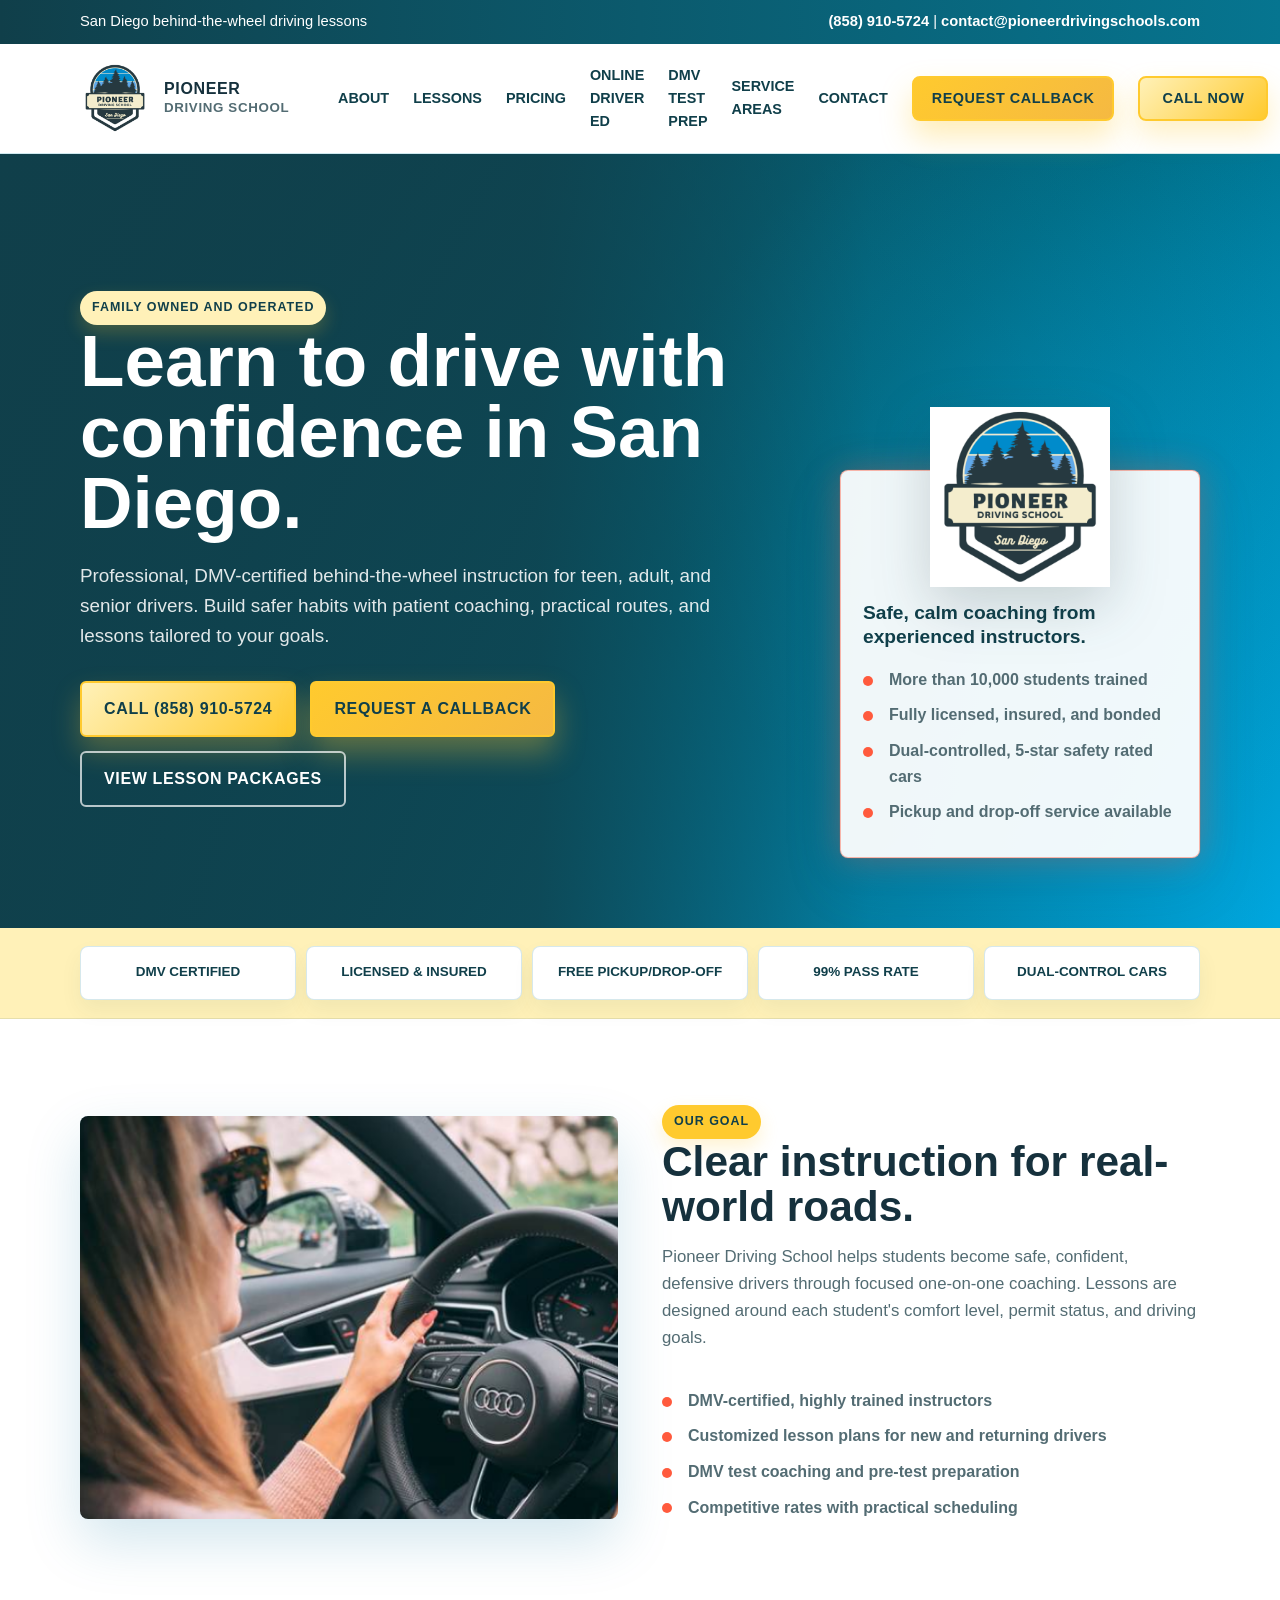
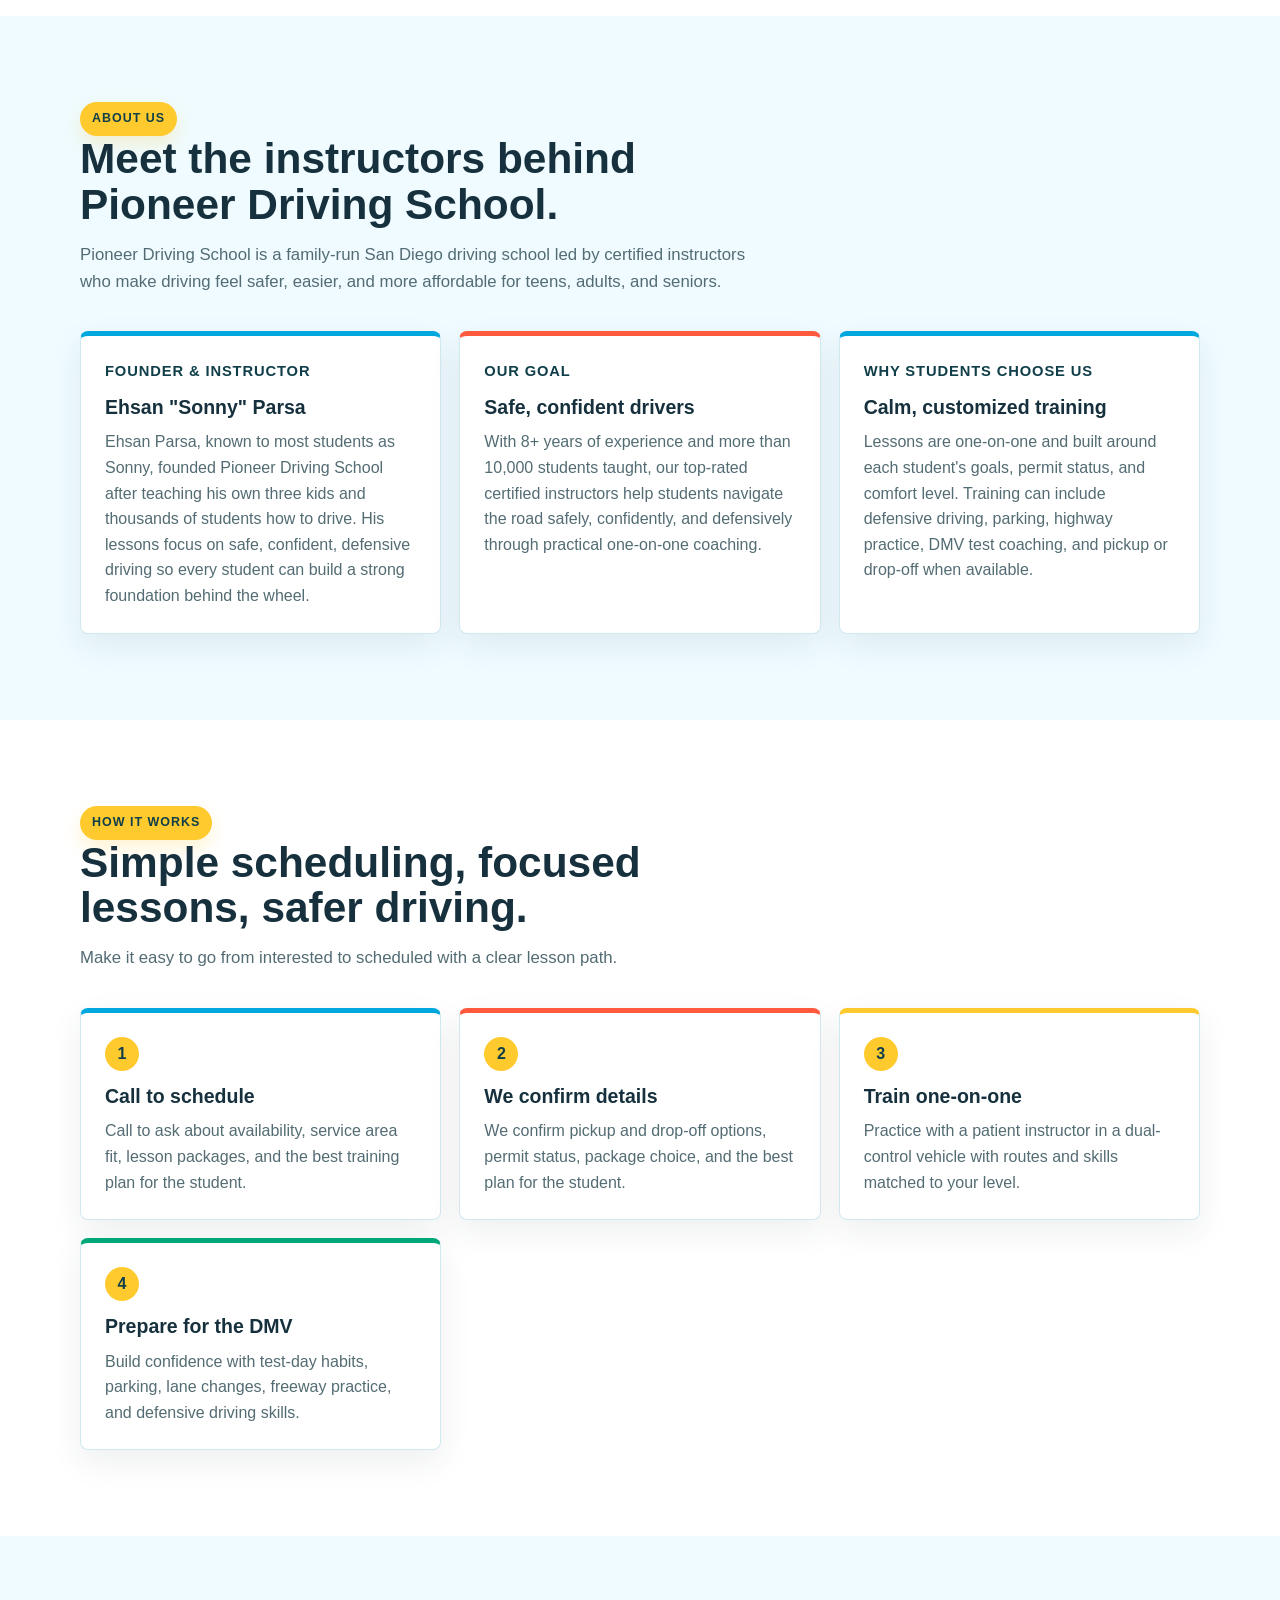
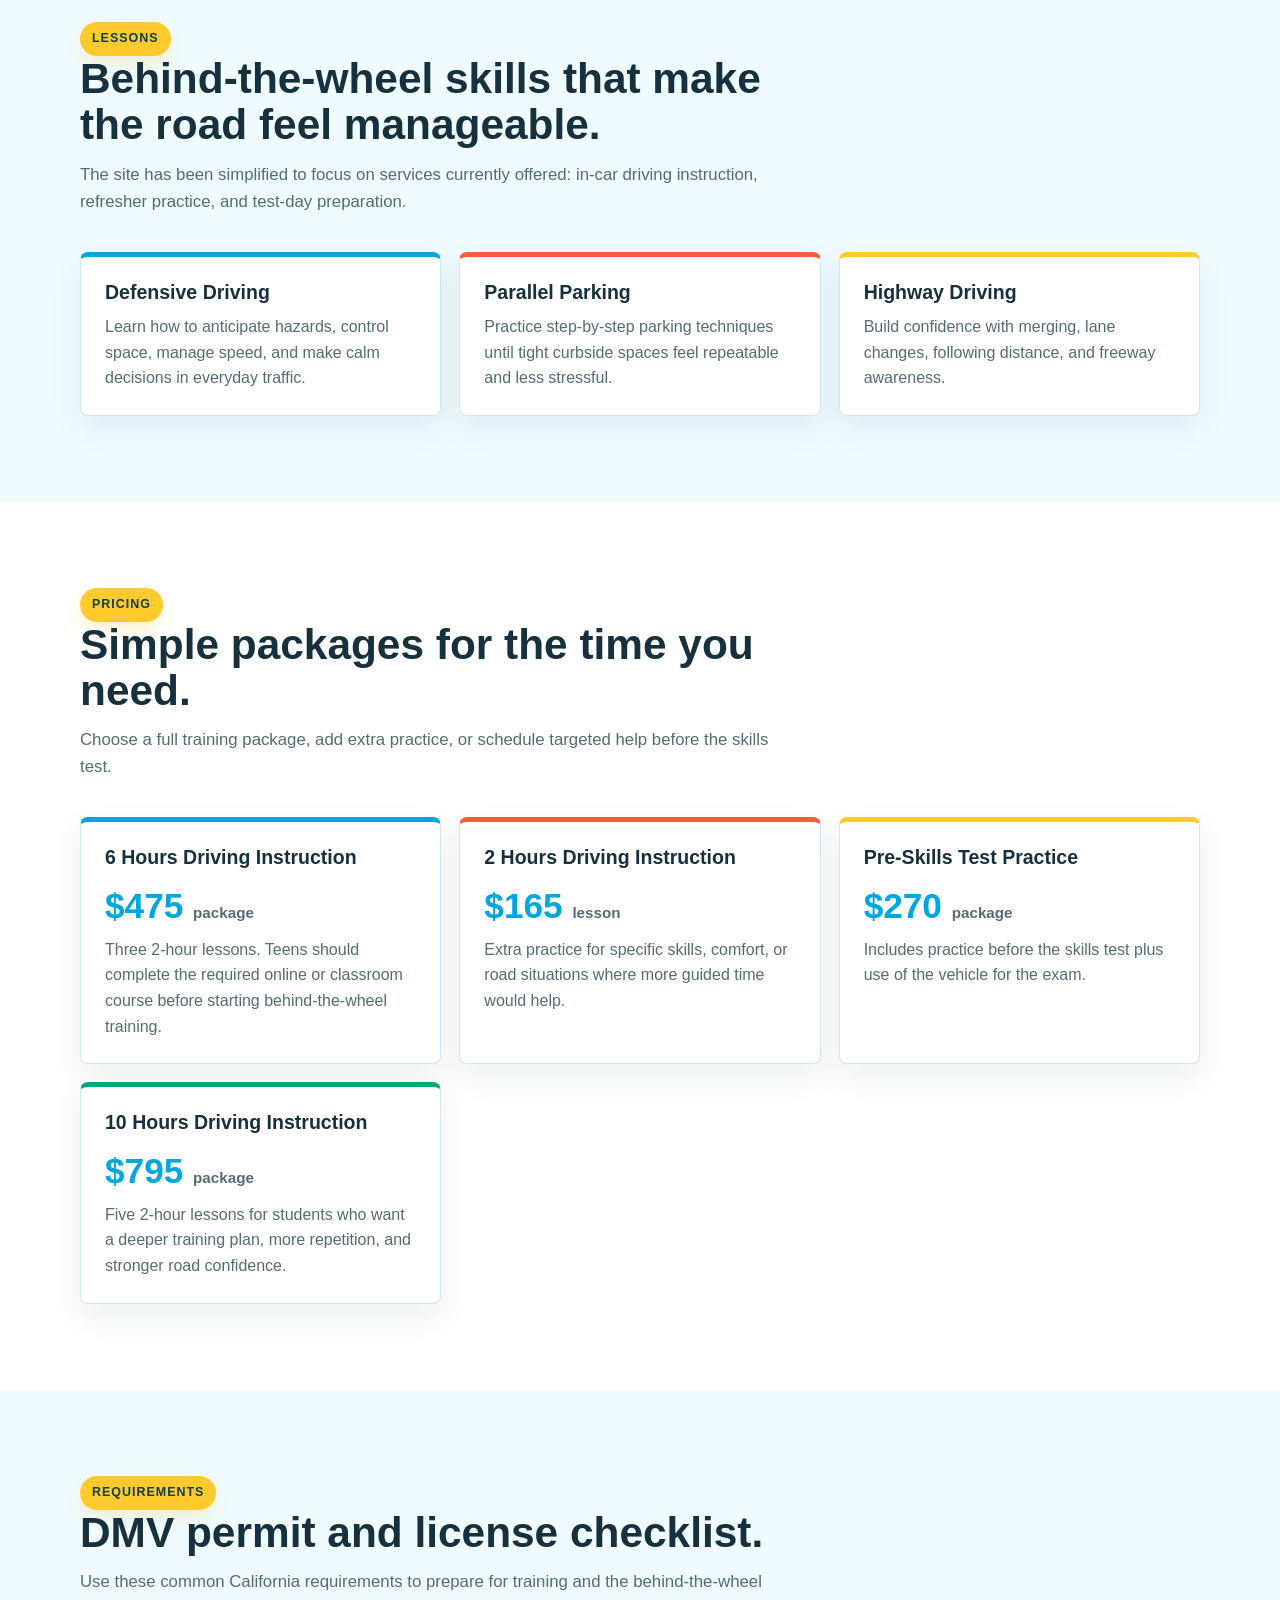
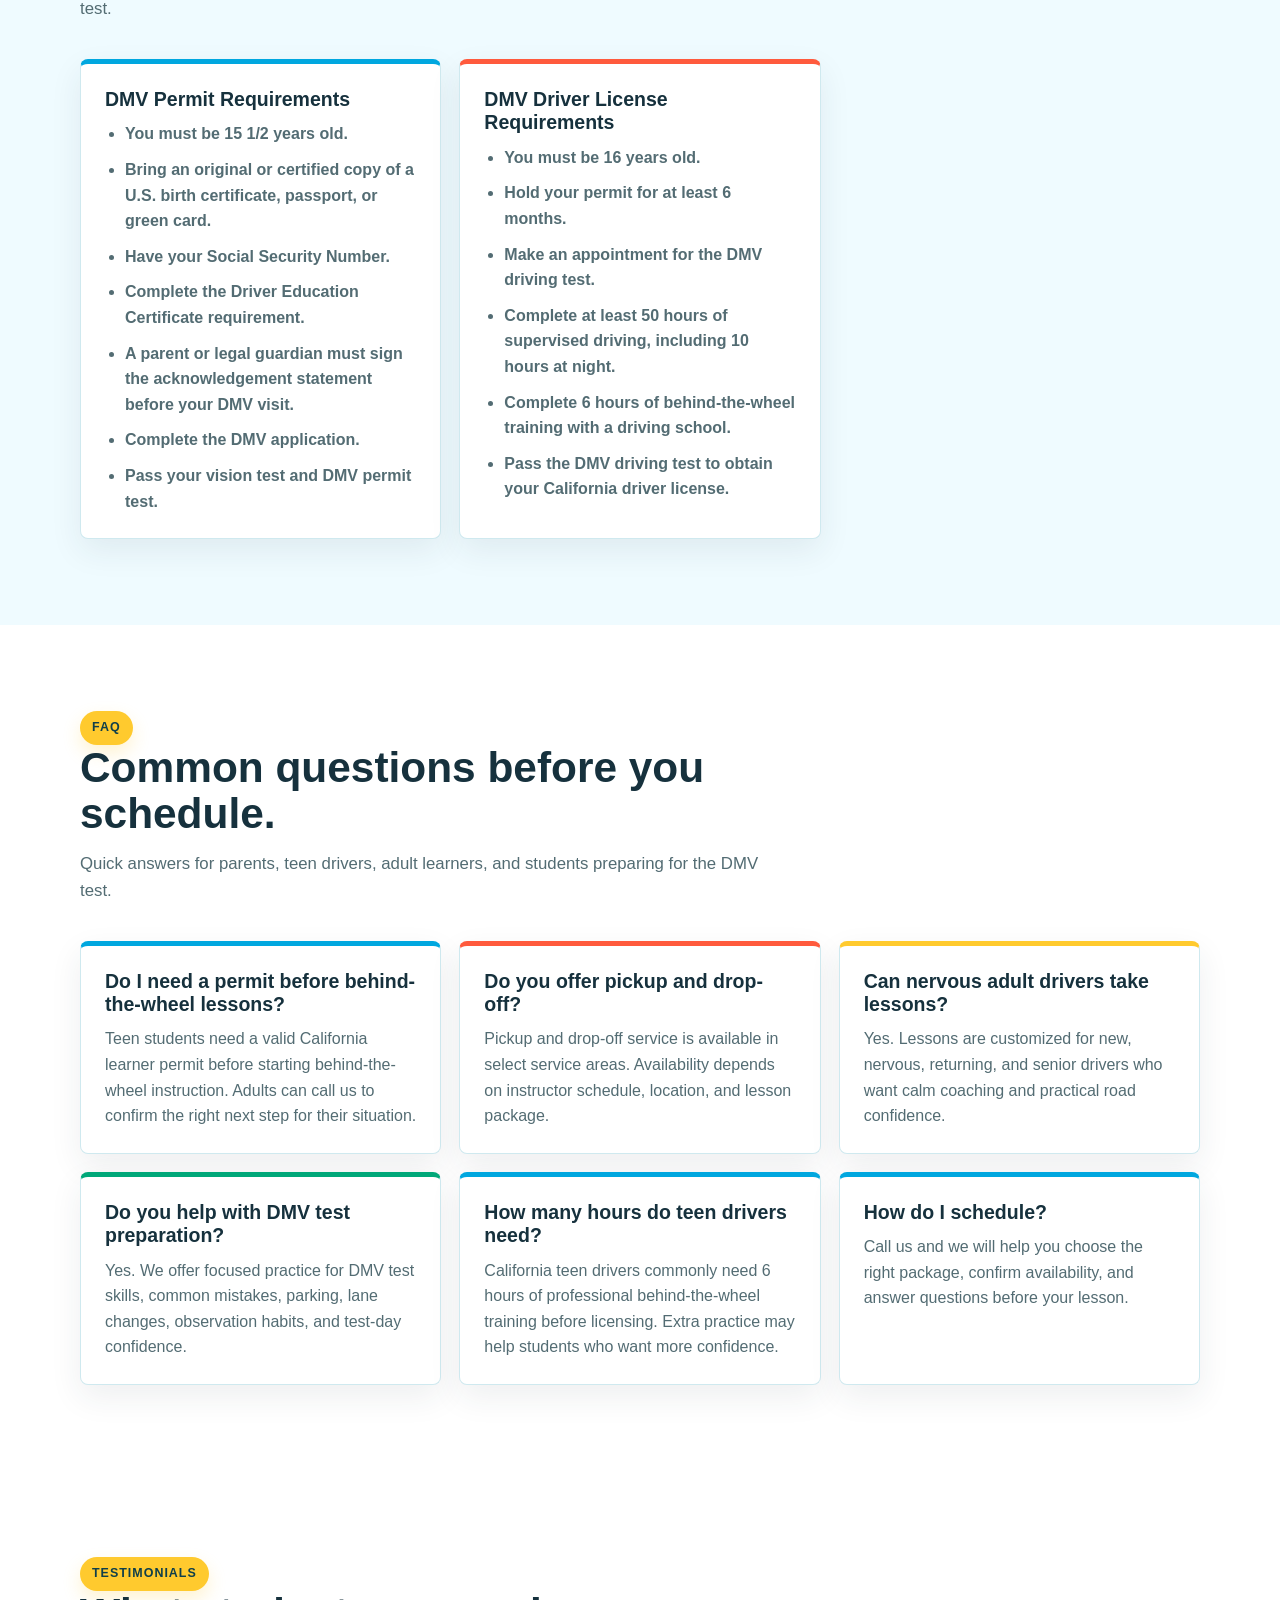
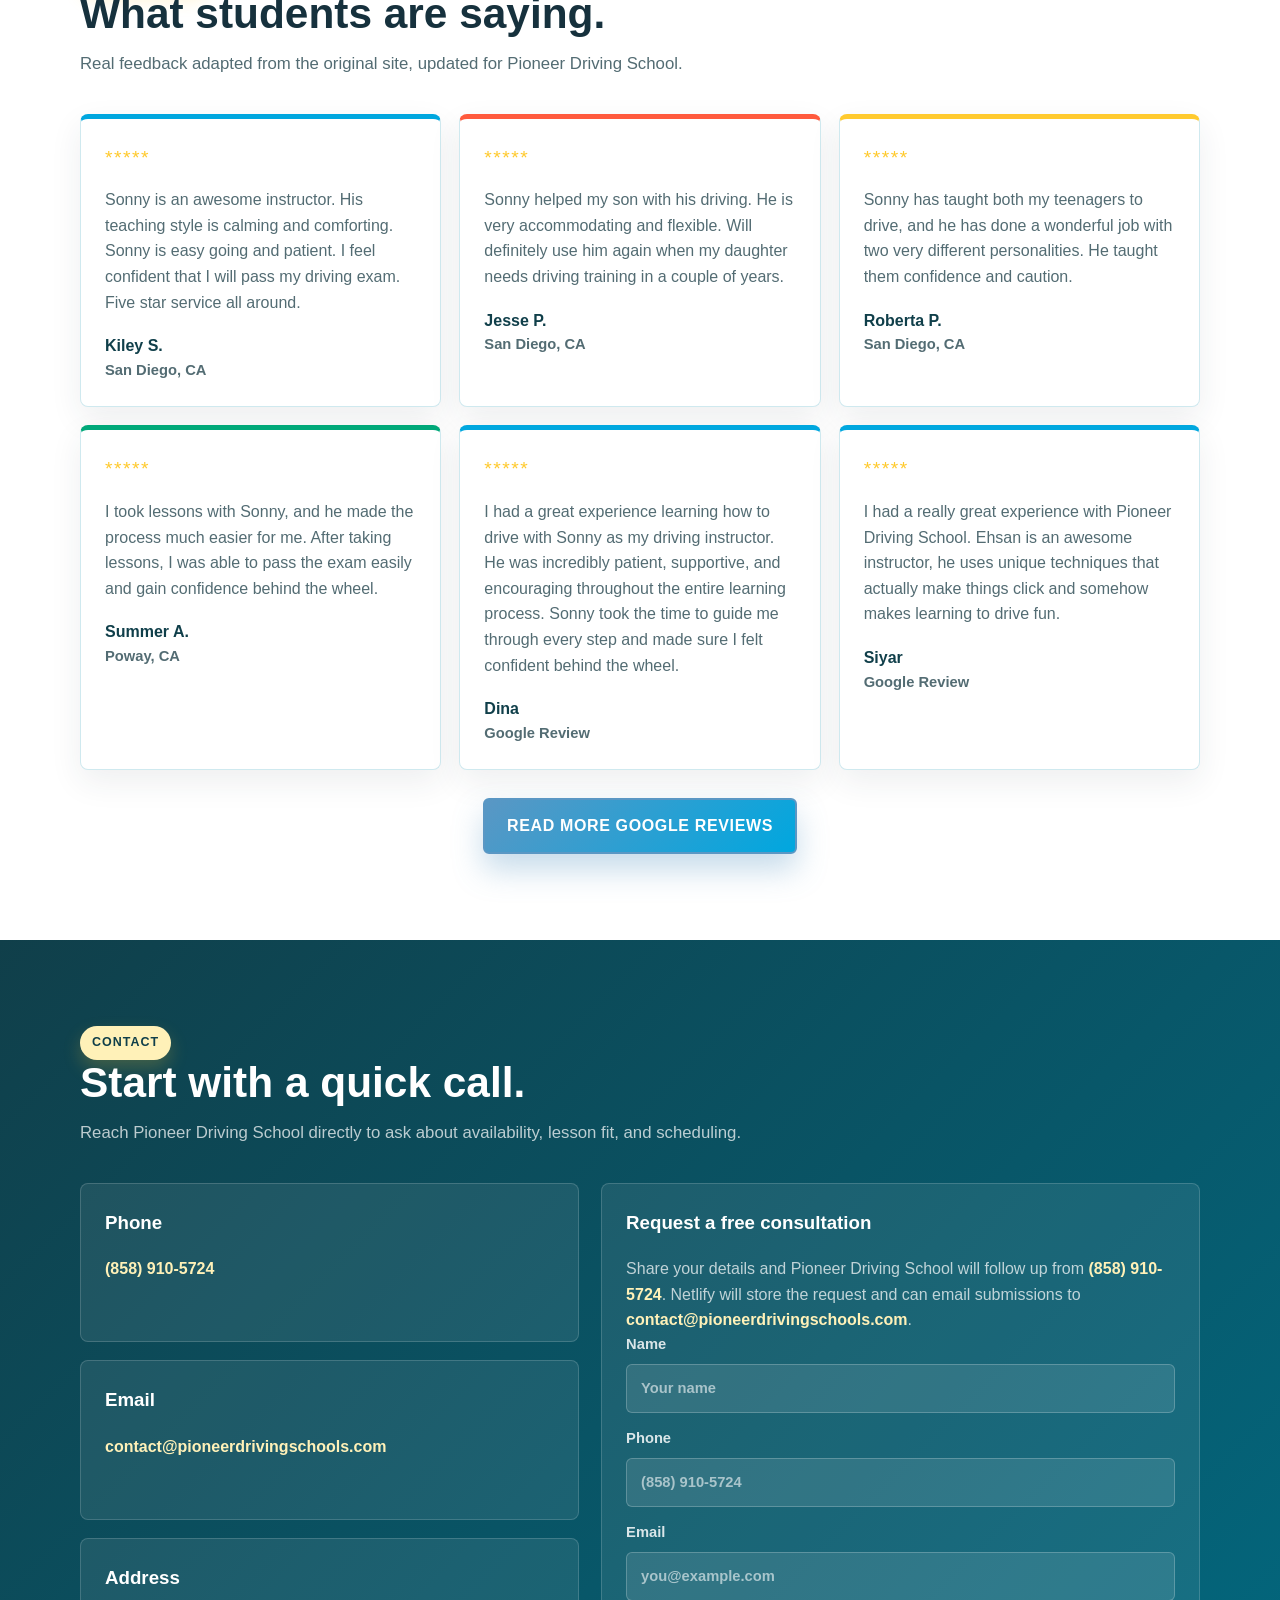
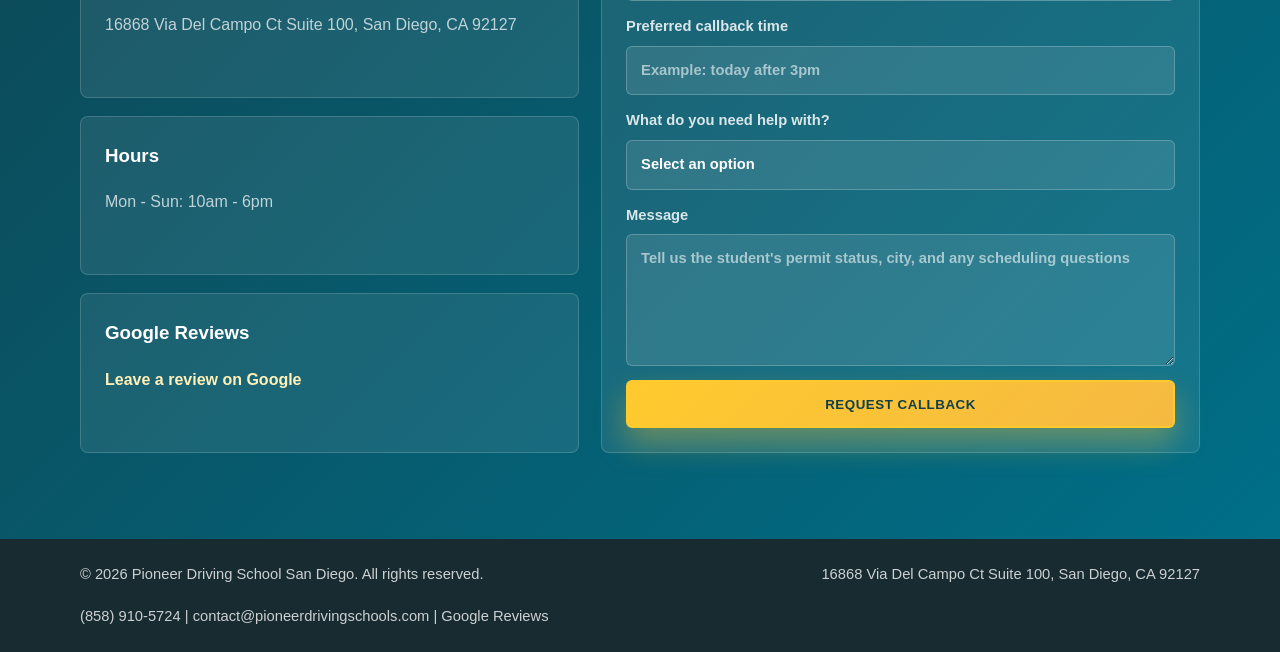
==== index.html @ e05b643e "Add callback request form" ====
<!DOCTYPE html>
<html lang="en">
<head>
  <meta charset="utf-8">
  <meta name="viewport" content="width=device-width, initial-scale=1">
  <meta name="description" content="Pioneer Driving School offers DMV-certified behind-the-wheel driving lessons, refresher practice, and skills test preparation in San Diego.">
  <meta name="robots" content="index, follow">
  <meta name="theme-color" content="#103f4a">
  <link rel="canonical" href="https://pioneerdrivingschools.com/">
  <meta property="og:type" content="website">
  <meta property="og:site_name" content="Pioneer Driving School">
  <meta property="og:title" content="Pioneer Driving School San Diego | Behind-the-Wheel Lessons">
  <meta property="og:description" content="DMV-certified driving lessons in San Diego for teens, adults, and seniors with patient one-on-one instruction.">
  <meta property="og:url" content="https://pioneerdrivingschools.com/">
  <meta property="og:image" content="https://pioneerdrivingschools.com/aplus-homepage-thumbup-girl.jpg">
  <meta name="twitter:card" content="summary_large_image">
  <meta name="twitter:title" content="Pioneer Driving School San Diego">
  <meta name="twitter:description" content="Call for DMV-certified behind-the-wheel driving lessons in San Diego.">
  <meta name="twitter:image" content="https://pioneerdrivingschools.com/aplus-homepage-thumbup-girl.jpg">
  <title>Pioneer Driving School San Diego | Behind-the-Wheel Lessons</title>
  <script type="application/ld+json">
    {
      "@context": "https://schema.org",
      "@type": ["LocalBusiness", "EducationalOrganization"],
      "name": "Pioneer Driving School",
      "url": "https://pioneerdrivingschools.com/",
      "image": "https://pioneerdrivingschools.com/pioneer-logo.png",
      "logo": "https://pioneerdrivingschools.com/pioneer-logo.png",
      "telephone": "+1-858-910-5724",
      "email": "contact@pioneerdrivingschools.com",
      "address": {
        "@type": "PostalAddress",
        "streetAddress": "16868 Via Del Campo Ct Suite 100",
        "addressLocality": "San Diego",
        "addressRegion": "CA",
        "postalCode": "92127",
        "addressCountry": "US"
      },
      "areaServed": [
        "San Diego County"
      ],
      "openingHours": "Mo-Su 10:00-18:00",
      "priceRange": "$$",
      "sameAs": [
        "https://maps.app.goo.gl/Azaach6WT7rSJNXm6"
      ],
      "hasOfferCatalog": {
        "@type": "OfferCatalog",
        "name": "Driving lesson packages",
        "itemListElement": [
          {
            "@type": "Offer",
            "name": "6 Hours Driving Instruction",
            "price": "475",
            "priceCurrency": "USD"
          },
          {
            "@type": "Offer",
            "name": "2 Hours Driving Instruction",
            "price": "165",
            "priceCurrency": "USD"
          },
          {
            "@type": "Offer",
            "name": "Pre-Skills Test Practice",
            "price": "270",
            "priceCurrency": "USD"
          },
          {
            "@type": "Offer",
            "name": "10 Hours Driving Instruction",
            "price": "795",
            "priceCurrency": "USD"
          }
        ]
      }
    }
  </script>
  <style>
    :root {
      --ink: #16313d;
      --muted: #536c73;
      --line: #cfe9ef;
      --cream: #fff1b8;
      --sky: #00a7df;
      --pine: #103f4a;
      --leaf: #00a879;
      --gold: #ffca2e;
      --coral: #ff5a3d;
      --white: #ffffff;
      --soft: #effbff;
      --shadow: 0 22px 55px rgba(0, 118, 160, .18);
    }

    * {
      box-sizing: border-box;
    }

    html {
      scroll-behavior: smooth;
    }

    body {
      margin: 0;
      color: var(--ink);
      font-family: Arial, Helvetica, sans-serif;
      line-height: 1.6;
      background: var(--white);
    }

    img {
      display: block;
      max-width: 100%;
      height: auto;
    }

    a {
      color: inherit;
      text-decoration: none;
    }

    .topbar {
      background: linear-gradient(90deg, var(--pine), #067590);
      color: var(--white);
      font-size: .92rem;
    }

    .topbar__inner,
    .nav,
    .section,
    .footer__inner {
      width: min(1120px, calc(100% - 32px));
      margin: 0 auto;
    }

    .topbar__inner {
      display: flex;
      justify-content: space-between;
      gap: 18px;
      padding: 10px 0;
      flex-wrap: wrap;
    }

    .topbar a {
      font-weight: 700;
    }

    .site-header {
      position: sticky;
      top: 0;
      z-index: 10;
      background: rgba(255, 255, 255, .96);
      border-bottom: 1px solid var(--line);
      backdrop-filter: blur(16px);
      transition: box-shadow .2s ease, background .2s ease;
    }

    .nav {
      min-height: 86px;
      display: flex;
      align-items: center;
      justify-content: space-between;
      gap: 28px;
      padding: 10px 0;
      transition: min-height .2s ease, padding .2s ease;
    }

    .brand {
      display: flex;
      align-items: center;
      gap: 14px;
      min-width: 230px;
    }

    .brand img {
      width: 70px;
      transition: width .2s ease;
    }

    .brand span {
      display: block;
      font-weight: 900;
      letter-spacing: .04em;
      text-transform: uppercase;
      line-height: 1.05;
    }

    .brand small {
      color: var(--muted);
      display: block;
      font-weight: 700;
      margin-top: 3px;
    }

    .nav__links {
      display: flex;
      align-items: center;
      gap: 24px;
      color: var(--pine);
      font-weight: 800;
      font-size: .9rem;
      text-transform: uppercase;
    }

    .nav__links a {
      padding: 10px 0;
    }

    .button {
      display: inline-flex;
      align-items: center;
      justify-content: center;
      min-height: 48px;
      padding: 13px 22px;
      border-radius: 6px;
      border: 2px solid var(--sky);
      background: linear-gradient(135deg, var(--sky), var(--leaf));
      color: var(--white);
      font-weight: 900;
      text-transform: uppercase;
      letter-spacing: .04em;
      box-shadow: 0 14px 28px rgba(0, 167, 223, .26);
      transition: transform .2s ease, box-shadow .2s ease, background .2s ease, border-color .2s ease;
    }

    .button:hover {
      transform: translateY(-1px);
    }

    .button--light {
      color: var(--pine);
      background: linear-gradient(135deg, var(--cream), var(--gold));
      border-color: var(--gold);
      box-shadow: 0 14px 28px rgba(255, 202, 46, .26);
    }

    .button--call {
      color: var(--pine);
      background: linear-gradient(135deg, var(--cream), var(--gold));
      border-color: var(--gold);
      box-shadow: 0 14px 28px rgba(255, 202, 46, .28);
    }

    .button--ghost {
      color: var(--white);
      border-color: rgba(255, 255, 255, .7);
      background: transparent;
      box-shadow: none;
    }

    .button--book {
      border-color: #5a97c4;
      background: linear-gradient(135deg, #5a97c4, var(--sky));
      color: var(--white);
      box-shadow: 0 16px 30px rgba(90, 151, 196, .34);
    }

    .button--callback {
      border-color: var(--gold);
      background: linear-gradient(135deg, var(--gold), #f5b942);
      color: var(--pine);
      box-shadow: 0 16px 30px rgba(255, 202, 46, .34);
    }

    .nav__links .button--book {
      min-height: 40px;
      padding: 9px 22px;
      border-radius: 8px;
      white-space: nowrap;
    }

    .nav__links .button--call {
      min-height: 40px;
      padding: 9px 22px;
      border-radius: 8px;
      white-space: nowrap;
    }

    .nav__links .button--callback {
      min-height: 40px;
      padding: 9px 18px;
      border-radius: 8px;
      white-space: nowrap;
    }

    .site-header.is-collapsed {
      background: rgba(255, 255, 255, .98);
      box-shadow: 0 10px 28px rgba(32, 53, 59, .1);
    }

    .site-header.is-collapsed .nav {
      min-height: 62px;
      padding: 6px 0;
    }

    .site-header.is-collapsed .brand img {
      width: 52px;
    }

    .site-header.is-collapsed .brand {
      min-width: 198px;
    }

    .site-header.is-collapsed .nav__links {
      gap: 18px;
      font-size: .82rem;
    }

    .site-header.is-collapsed .nav__links .button {
      min-height: 36px;
      padding-top: 7px;
      padding-bottom: 7px;
    }

    .hero {
      min-height: calc(100vh - 126px);
      display: grid;
      align-items: stretch;
      background:
        radial-gradient(circle at 82% 42%, rgba(0, 167, 223, .34), transparent 34%),
        linear-gradient(135deg, #103f4a 0%, #006f88 54%, #00a7df 100%);
      color: var(--white);
      position: relative;
      overflow: hidden;
    }

    .hero::before {
      content: "";
      position: absolute;
      inset: 0;
      background:
        linear-gradient(90deg, rgba(16, 63, 74, .96) 0%, rgba(16, 63, 74, .82) 42%, rgba(16, 63, 74, .2) 68%, rgba(16, 63, 74, 0) 100%);
      z-index: 1;
    }

    .hero__inner {
      position: relative;
      z-index: 2;
      width: min(1120px, calc(100% - 32px));
      margin: 0 auto;
      padding: 86px 0 70px;
      display: grid;
      grid-template-columns: minmax(0, 1fr) 360px;
      gap: 54px;
      align-items: center;
    }

    .hero__photo {
      position: absolute;
      inset: 0 0 0 auto;
      width: min(58vw, 860px);
      z-index: 0;
      pointer-events: none;
    }

    .hero__photo img,
    .hero__photo video {
      width: 100%;
      height: 100%;
      object-fit: cover;
      object-position: center;
      mask-image: linear-gradient(90deg, transparent 0%, rgba(0, 0, 0, .75) 15%, #000 34%);
    }

    .eyebrow {
      display: inline-flex;
      width: fit-content;
      padding: 7px 12px;
      border-radius: 999px;
      background: var(--gold);
      color: var(--pine);
      font-weight: 900;
      text-transform: uppercase;
      letter-spacing: .08em;
      font-size: .78rem;
      box-shadow: 0 8px 18px rgba(255, 202, 46, .22);
    }

    .hero .eyebrow,
    .section--dark .eyebrow {
      background: var(--cream);
      color: var(--pine);
    }

    h1,
    h2,
    h3,
    p {
      margin-top: 0;
    }

    h1 {
      max-width: 760px;
      margin-bottom: 22px;
      font-size: 4.55rem;
      line-height: .98;
      letter-spacing: 0;
    }

    .hero p {
      max-width: 640px;
      color: rgba(255, 255, 255, .88);
      font-size: 1.18rem;
      margin-bottom: 30px;
    }

    .hero__actions {
      display: flex;
      flex-wrap: wrap;
      gap: 14px;
      align-items: center;
    }

    .hero-card {
      align-self: end;
      background: rgba(255, 255, 255, .94);
      color: var(--pine);
      border: 1px solid rgba(255, 90, 61, .42);
      border-radius: 8px;
      padding: 22px;
      box-shadow:
        0 0 0 1px rgba(255, 90, 61, .12),
        0 0 34px rgba(255, 90, 61, .34),
        var(--shadow);
    }

    .hero-card img {
      width: 180px;
      margin: -86px auto 14px;
      filter: drop-shadow(0 18px 28px rgba(32, 53, 59, .2));
    }

    .hero-card strong {
      display: block;
      font-size: 1.2rem;
      line-height: 1.25;
    }

    .hero-card ul,
    .check-list {
      list-style: none;
      margin: 18px 0 0;
      padding: 0;
    }

    .hero-card li,
    .check-list li {
      position: relative;
      padding-left: 26px;
      margin: 10px 0;
      color: var(--muted);
      font-weight: 700;
    }

    .hero-card li::before,
    .check-list li::before {
      content: "";
      width: 10px;
      height: 10px;
      border-radius: 50%;
      background: var(--coral);
      position: absolute;
      left: 0;
      top: .55em;
    }

    .trust-bar {
      background: var(--cream);
      border-bottom: 1px solid rgba(16, 63, 74, .1);
    }

    .trust-bar__inner {
      width: min(1120px, calc(100% - 32px));
      margin: 0 auto;
      padding: 18px 0;
      display: grid;
      grid-template-columns: repeat(5, minmax(0, 1fr));
      gap: 10px;
    }

    .trust-bar__item {
      min-height: 54px;
      display: flex;
      align-items: center;
      justify-content: center;
      text-align: center;
      padding: 12px 10px;
      border: 1px solid rgba(0, 111, 136, .16);
      border-radius: 8px;
      background: #fff;
      color: var(--pine);
      font-size: .84rem;
      font-weight: 900;
      text-transform: uppercase;
      line-height: 1.25;
      box-shadow: 0 10px 22px rgba(16, 63, 74, .06);
    }

    .section {
      padding: 86px 0;
    }

    .section--soft {
      width: 100%;
      max-width: none;
      background: var(--soft);
    }

    .section--soft > .section,
    .section--dark > .section {
      padding-left: 0;
      padding-right: 0;
    }

    .section__intro {
      max-width: 700px;
      margin-bottom: 36px;
    }

    .section__intro h2 {
      margin-bottom: 14px;
      font-size: 2.65rem;
      line-height: 1.08;
      letter-spacing: 0;
    }

    .section__intro p {
      color: var(--muted);
      font-size: 1.05rem;
      margin-bottom: 0;
    }

    .split {
      display: grid;
      grid-template-columns: 1fr 1fr;
      gap: 44px;
      align-items: center;
    }

    .media-frame {
      overflow: hidden;
      border-radius: 8px;
      box-shadow: var(--shadow);
      background: var(--line);
    }

    .media-frame img {
      width: 100%;
      aspect-ratio: 4 / 3;
      object-fit: cover;
    }

    .feature-grid,
    .price-grid,
    .testimonial-grid,
    .instructor-grid,
    .process-grid,
    .faq-grid,
    .requirements-grid {
      display: grid;
      grid-template-columns: repeat(3, 1fr);
      gap: 18px;
    }

    .feature,
    .instructor-card,
    .process-card,
    .faq-card,
    .price-card,
    .testimonial-card,
    .requirement-card,
    .contact-card {
      border: 1px solid var(--line);
      border-radius: 8px;
      background: var(--white);
      padding: 24px;
      box-shadow: 0 12px 32px rgba(32, 53, 59, .08);
    }

    .feature,
    .instructor-card,
    .process-card,
    .faq-card,
    .price-card,
    .testimonial-card,
    .requirement-card {
      border-top: 5px solid var(--sky);
    }

    .feature:nth-child(2),
    .instructor-card:nth-child(2),
    .process-card:nth-child(2),
    .faq-card:nth-child(2),
    .price-card:nth-child(2),
    .testimonial-card:nth-child(2),
    .requirement-card:nth-child(2) {
      border-top-color: var(--coral);
    }

    .feature:nth-child(3),
    .process-card:nth-child(3),
    .faq-card:nth-child(3),
    .price-card:nth-child(3),
    .testimonial-card:nth-child(3) {
      border-top-color: var(--gold);
    }

    .price-card:nth-child(4),
    .process-card:nth-child(4),
    .faq-card:nth-child(4),
    .testimonial-card:nth-child(4) {
      border-top-color: var(--leaf);
    }

    .feature h3,
    .instructor-card h3,
    .process-card h3,
    .faq-card h3,
    .price-card h3,
    .testimonial-card h3,
    .requirement-card h3 {
      margin-bottom: 10px;
      font-size: 1.22rem;
      line-height: 1.2;
    }

    .feature p,
    .instructor-card p,
    .process-card p,
    .faq-card p,
    .price-card p,
    .testimonial-card p,
    .requirement-card p,
    .contact-card p {
      color: var(--muted);
      margin-bottom: 0;
    }

    .instructor-card strong {
      display: block;
      color: var(--pine);
      font-size: .92rem;
      margin-bottom: 12px;
      text-transform: uppercase;
      letter-spacing: .06em;
    }

    .process-card {
      counter-increment: process-step;
    }

    .process-grid {
      counter-reset: process-step;
    }

    .process-card::before {
      content: counter(process-step);
      display: inline-flex;
      align-items: center;
      justify-content: center;
      width: 34px;
      height: 34px;
      margin-bottom: 14px;
      border-radius: 50%;
      background: var(--gold);
      color: var(--pine);
      font-weight: 900;
    }

    .faq-card {
      grid-column: span 1;
    }

    .stars {
      color: var(--gold);
      font-size: 1.2rem;
      letter-spacing: .08em;
      margin-bottom: 14px;
    }

    .testimonial-card strong {
      display: block;
      margin-top: 18px;
      color: var(--pine);
    }

    .testimonial-card span {
      display: block;
      color: var(--muted);
      font-size: .92rem;
      font-weight: 700;
    }

    .testimonial-actions {
      display: flex;
      justify-content: center;
      margin-top: 28px;
    }

    .testimonial-actions .button {
      width: auto;
    }

    .requirement-card {
      grid-column: span 1;
    }

    .requirement-card ul {
      margin: 0;
      padding-left: 20px;
      color: var(--muted);
      font-weight: 700;
    }

    .requirement-card li + li {
      margin-top: 10px;
    }

    .price {
      margin: 18px 0 14px;
      color: var(--sky);
      font-size: 2.2rem;
      line-height: 1;
      font-weight: 900;
    }

    .price small {
      color: var(--muted);
      font-size: .95rem;
      font-weight: 800;
    }

    .section--dark {
      width: 100%;
      max-width: none;
      background: linear-gradient(135deg, var(--pine), #006f88);
      color: var(--white);
    }

    .section--dark .section__intro p,
    .section--dark .contact-card p {
      color: rgba(255, 255, 255, .72);
    }

    .contact-grid {
      display: grid;
      grid-template-columns: 1fr 1.2fr;
      gap: 22px;
      align-items: stretch;
    }

    .contact-card {
      background: rgba(255, 255, 255, .08);
      border-color: rgba(255, 255, 255, .16);
      box-shadow: none;
    }

    .contact-card a {
      color: var(--cream);
      font-weight: 900;
    }

    .contact-list {
      display: grid;
      gap: 18px;
    }

    form {
      display: grid;
      gap: 14px;
    }

    label {
      display: grid;
      gap: 7px;
      color: rgba(255, 255, 255, .84);
      font-weight: 800;
      font-size: .92rem;
    }

    input,
    select,
    textarea {
      width: 100%;
      border: 1px solid rgba(255, 255, 255, .22);
      border-radius: 6px;
      background: rgba(255, 255, 255, .1);
      color: var(--white);
      min-height: 48px;
      padding: 12px 14px;
      font: inherit;
    }

    select {
      appearance: none;
    }

    textarea {
      min-height: 132px;
      resize: vertical;
    }

    input::placeholder,
    textarea::placeholder {
      color: rgba(255, 255, 255, .58);
    }

    .hidden-field {
      display: none;
    }

    .footer {
      background: #172b31;
      color: rgba(255, 255, 255, .78);
    }

    .footer__inner {
      display: flex;
      justify-content: space-between;
      gap: 18px;
      flex-wrap: wrap;
      padding: 24px 0;
      font-size: .92rem;
    }

    @media (max-width: 900px) {
      .nav {
        align-items: flex-start;
        flex-direction: column;
      }

      .nav__links {
        width: 100%;
        gap: 14px;
        overflow-x: auto;
        padding-bottom: 4px;
      }

      .nav__links .button--book {
        margin-left: auto;
      }

      .hero__inner,
      .split,
      .contact-grid {
        grid-template-columns: 1fr;
      }

      .hero {
        min-height: auto;
      }

      .hero__photo {
        width: 58vw;
        opacity: .72;
      }

      h1 {
        font-size: 3.15rem;
      }

      .hero-card {
        max-width: 420px;
      }

      .feature-grid,
      .price-grid,
      .testimonial-grid,
      .instructor-grid,
      .process-grid,
      .faq-grid,
      .requirements-grid {
        grid-template-columns: 1fr 1fr;
      }

      .trust-bar__inner {
        grid-template-columns: repeat(3, minmax(0, 1fr));
      }
    }

    @media (max-width: 620px) {
      .topbar__inner {
        display: grid;
      }

      .brand img {
        width: 60px;
      }

      .nav__links {
        font-size: .82rem;
      }

      .hero__inner,
      .section {
        width: min(100% - 24px, 1120px);
      }

      .hero__inner {
        padding: 58px 0 52px;
      }

      .hero__photo {
        width: 100%;
        opacity: .28;
      }

      h1 {
        font-size: 2.45rem;
      }

      .section {
        padding: 60px 0;
      }

      .trust-bar__inner {
        width: min(100% - 24px, 1120px);
        grid-template-columns: 1fr 1fr;
        padding: 12px 0;
      }

      .trust-bar__item {
        min-height: 48px;
        padding: 10px 8px;
        font-size: .74rem;
      }

      .trust-bar__item:last-child {
        grid-column: 1 / -1;
      }

      .section__intro h2 {
        font-size: 2rem;
      }

      .feature-grid,
      .price-grid,
      .testimonial-grid,
      .instructor-grid,
      .process-grid,
      .faq-grid,
      .requirements-grid {
        grid-template-columns: 1fr;
      }

      .hero-card img {
        width: 148px;
        margin-top: -64px;
      }

      .button {
        width: 100%;
      }

      .nav__links {
        display: grid;
        grid-template-columns: 1fr 1fr;
        overflow-x: visible;
      }

      .nav__links a {
        text-align: center;
      }

      .nav__links .button {
        grid-column: span 2;
      }

      .testimonial-actions .button {
        width: 100%;
      }

      .site-header.is-collapsed .nav {
        gap: 8px;
        min-height: auto;
      }

      .site-header.is-collapsed .brand img {
        width: 46px;
      }

      .site-header.is-collapsed .brand {
        min-width: 0;
      }

      .site-header.is-collapsed .nav__links {
        grid-template-columns: 1fr 1fr;
        gap: 8px;
        padding-bottom: 0;
      }

      .site-header.is-collapsed .nav__links a:not(.button) {
        display: none;
      }

      .site-header.is-collapsed .nav__links .button {
        display: inline-flex;
        grid-column: span 1;
        min-height: 38px;
        padding: 8px 10px;
        font-size: .76rem;
      }

      .site-header.is-collapsed .nav__links .button--book,
      .site-header.is-collapsed .nav__links .button--callback,
      .site-header.is-collapsed .nav__links .button--call {
        margin-left: 0;
      }
    }
  </style>
</head>
<body>
  <div class="topbar">
    <div class="topbar__inner" aria-label="Contact information">
      <span>San Diego behind-the-wheel driving lessons</span>
      <span><a href="tel:+18589105724">(858) 910-5724</a> | <a href="mailto:contact@pioneerdrivingschools.com">contact@pioneerdrivingschools.com</a></span>
    </div>
  </div>

  <header class="site-header">
    <nav class="nav" aria-label="Primary navigation">
      <a class="brand" href="#home" aria-label="Pioneer Driving School home">
        <img src="pioneer-logo.png" alt="Pioneer Driving School San Diego logo">
        <span>Pioneer<br><small>Driving School</small></span>
      </a>
      <div class="nav__links">
        <a href="#about">About</a>
        <a href="#lessons">Lessons</a>
        <a href="#pricing">Pricing</a>
        <a href="online-driver-ed.html">Online Driver Ed</a>
        <a href="dmv-test-prep.html">DMV Test Prep</a>
        <a href="service-areas.html">Service Areas</a>
        <a href="#contact">Contact</a>
        <a class="button button--callback" href="#callback">Request Callback</a>
        <a class="button button--call" href="tel:+18589105724">Call Now</a>
      </div>
    </nav>
  </header>

  <main id="home">
    <section class="hero" aria-label="Pioneer Driving School introduction">
      <div class="hero__photo" aria-hidden="true">
        <video autoplay muted loop playsinline>
          <source src="san-diego-beach-hero.mp4" type="video/mp4">
        </video>
      </div>
      <div class="hero__inner">
        <div>
          <span class="eyebrow">Family owned and operated</span>
          <h1>Learn to drive with confidence in San Diego.</h1>
          <p>Professional, DMV-certified behind-the-wheel instruction for teen, adult, and senior drivers. Build safer habits with patient coaching, practical routes, and lessons tailored to your goals.</p>
          <div class="hero__actions">
            <a class="button button--call" href="tel:+18589105724">Call (858) 910-5724</a>
            <a class="button button--callback" href="#callback">Request a Callback</a>
            <a class="button button--ghost" href="#pricing">View Lesson Packages</a>
          </div>
        </div>
        <aside class="hero-card" aria-label="Pioneer highlights">
          <img src="pioneer-logo.png" alt="">
          <strong>Safe, calm coaching from experienced instructors.</strong>
          <ul>
            <li>More than 10,000 students trained</li>
            <li>Fully licensed, insured, and bonded</li>
            <li>Dual-controlled, 5-star safety rated cars</li>
            <li>Pickup and drop-off service available</li>
          </ul>
        </aside>
      </div>
    </section>

    <section class="trust-bar" aria-label="Pioneer Driving School trust highlights">
      <div class="trust-bar__inner">
        <div class="trust-bar__item">DMV Certified</div>
        <div class="trust-bar__item">Licensed &amp; Insured</div>
        <div class="trust-bar__item">Free Pickup/Drop-off</div>
        <div class="trust-bar__item">99% Pass Rate</div>
        <div class="trust-bar__item">Dual-Control Cars</div>
      </div>
    </section>

    <section class="section split" id="about">
      <div class="media-frame">
        <img src="image-83.png" alt="Student practicing attentive driving inside a car">
      </div>
      <div>
        <div class="section__intro">
          <span class="eyebrow">Our goal</span>
          <h2>Clear instruction for real-world roads.</h2>
          <p>Pioneer Driving School helps students become safe, confident, defensive drivers through focused one-on-one coaching. Lessons are designed around each student's comfort level, permit status, and driving goals.</p>
        </div>
        <ul class="check-list">
          <li>DMV-certified, highly trained instructors</li>
          <li>Customized lesson plans for new and returning drivers</li>
          <li>DMV test coaching and pre-test preparation</li>
          <li>Competitive rates with practical scheduling</li>
        </ul>
      </div>
    </section>

    <div class="section--soft" id="instructors">
      <section class="section">
        <div class="section__intro">
          <span class="eyebrow">About Us</span>
          <h2>Meet the instructors behind Pioneer Driving School.</h2>
          <p>Pioneer Driving School is a family-run San Diego driving school led by certified instructors who make driving feel safer, easier, and more affordable for teens, adults, and seniors.</p>
        </div>
        <div class="instructor-grid">
          <article class="instructor-card">
            <strong>Founder & Instructor</strong>
            <h3>Ehsan "Sonny" Parsa</h3>
            <p>Ehsan Parsa, known to most students as Sonny, founded Pioneer Driving School after teaching his own three kids and thousands of students how to drive. His lessons focus on safe, confident, defensive driving so every student can build a strong foundation behind the wheel.</p>
          </article>
          <article class="instructor-card">
            <strong>Our Goal</strong>
            <h3>Safe, confident drivers</h3>
            <p>With 8+ years of experience and more than 10,000 students taught, our top-rated certified instructors help students navigate the road safely, confidently, and defensively through practical one-on-one coaching.</p>
          </article>
          <article class="instructor-card">
            <strong>Why Students Choose Us</strong>
            <h3>Calm, customized training</h3>
            <p>Lessons are one-on-one and built around each student's goals, permit status, and comfort level. Training can include defensive driving, parking, highway practice, DMV test coaching, and pickup or drop-off when available.</p>
          </article>
        </div>
      </section>
    </div>

    <section class="section" id="how-it-works">
      <div class="section__intro">
        <span class="eyebrow">How It Works</span>
        <h2>Simple scheduling, focused lessons, safer driving.</h2>
        <p>Make it easy to go from interested to scheduled with a clear lesson path.</p>
      </div>
      <div class="process-grid">
        <article class="process-card">
          <h3>Call to schedule</h3>
          <p>Call to ask about availability, service area fit, lesson packages, and the best training plan for the student.</p>
        </article>
        <article class="process-card">
          <h3>We confirm details</h3>
          <p>We confirm pickup and drop-off options, permit status, package choice, and the best plan for the student.</p>
        </article>
        <article class="process-card">
          <h3>Train one-on-one</h3>
          <p>Practice with a patient instructor in a dual-control vehicle with routes and skills matched to your level.</p>
        </article>
        <article class="process-card">
          <h3>Prepare for the DMV</h3>
          <p>Build confidence with test-day habits, parking, lane changes, freeway practice, and defensive driving skills.</p>
        </article>
      </div>
    </section>

    <div class="section--soft" id="lessons">
      <section class="section">
        <div class="section__intro">
          <span class="eyebrow">Lessons</span>
          <h2>Behind-the-wheel skills that make the road feel manageable.</h2>
          <p>The site has been simplified to focus on services currently offered: in-car driving instruction, refresher practice, and test-day preparation.</p>
        </div>
        <div class="feature-grid">
          <article class="feature">
            <h3>Defensive Driving</h3>
            <p>Learn how to anticipate hazards, control space, manage speed, and make calm decisions in everyday traffic.</p>
          </article>
          <article class="feature">
            <h3>Parallel Parking</h3>
            <p>Practice step-by-step parking techniques until tight curbside spaces feel repeatable and less stressful.</p>
          </article>
          <article class="feature">
            <h3>Highway Driving</h3>
            <p>Build confidence with merging, lane changes, following distance, and freeway awareness.</p>
          </article>
        </div>
      </section>
    </div>

    <section class="section" id="pricing">
      <div class="section__intro">
        <span class="eyebrow">Pricing</span>
        <h2>Simple packages for the time you need.</h2>
        <p>Choose a full training package, add extra practice, or schedule targeted help before the skills test.</p>
      </div>
      <div class="price-grid">
        <article class="price-card">
          <h3>6 Hours Driving Instruction</h3>
          <div class="price">$475 <small>package</small></div>
          <p>Three 2-hour lessons. Teens should complete the required online or classroom course before starting behind-the-wheel training.</p>
        </article>
        <article class="price-card">
          <h3>2 Hours Driving Instruction</h3>
          <div class="price">$165 <small>lesson</small></div>
          <p>Extra practice for specific skills, comfort, or road situations where more guided time would help.</p>
        </article>
        <article class="price-card">
          <h3>Pre-Skills Test Practice</h3>
          <div class="price">$270 <small>package</small></div>
          <p>Includes practice before the skills test plus use of the vehicle for the exam.</p>
        </article>
        <article class="price-card">
          <h3>10 Hours Driving Instruction</h3>
          <div class="price">$795 <small>package</small></div>
          <p>Five 2-hour lessons for students who want a deeper training plan, more repetition, and stronger road confidence.</p>
        </article>
      </div>
    </section>

    <div class="section--soft" id="requirements">
      <section class="section">
        <div class="section__intro">
          <span class="eyebrow">Requirements</span>
          <h2>DMV permit and license checklist.</h2>
          <p>Use these common California requirements to prepare for training and the behind-the-wheel test.</p>
        </div>
        <div class="requirements-grid">
          <article class="requirement-card">
            <h3>DMV Permit Requirements</h3>
            <ul>
              <li>You must be 15 1/2 years old.</li>
              <li>Bring an original or certified copy of a U.S. birth certificate, passport, or green card.</li>
              <li>Have your Social Security Number.</li>
              <li>Complete the Driver Education Certificate requirement.</li>
              <li>A parent or legal guardian must sign the acknowledgement statement before your DMV visit.</li>
              <li>Complete the DMV application.</li>
              <li>Pass your vision test and DMV permit test.</li>
            </ul>
          </article>
          <article class="requirement-card">
            <h3>DMV Driver License Requirements</h3>
            <ul>
              <li>You must be 16 years old.</li>
              <li>Hold your permit for at least 6 months.</li>
              <li>Make an appointment for the DMV driving test.</li>
              <li>Complete at least 50 hours of supervised driving, including 10 hours at night.</li>
              <li>Complete 6 hours of behind-the-wheel training with a driving school.</li>
              <li>Pass the DMV driving test to obtain your California driver license.</li>
            </ul>
          </article>
        </div>
      </section>
    </div>

    <section class="section" id="faq">
      <div class="section__intro">
        <span class="eyebrow">FAQ</span>
        <h2>Common questions before you schedule.</h2>
        <p>Quick answers for parents, teen drivers, adult learners, and students preparing for the DMV test.</p>
      </div>
      <div class="faq-grid">
        <article class="faq-card">
          <h3>Do I need a permit before behind-the-wheel lessons?</h3>
          <p>Teen students need a valid California learner permit before starting behind-the-wheel instruction. Adults can call us to confirm the right next step for their situation.</p>
        </article>
        <article class="faq-card">
          <h3>Do you offer pickup and drop-off?</h3>
          <p>Pickup and drop-off service is available in select service areas. Availability depends on instructor schedule, location, and lesson package.</p>
        </article>
        <article class="faq-card">
          <h3>Can nervous adult drivers take lessons?</h3>
          <p>Yes. Lessons are customized for new, nervous, returning, and senior drivers who want calm coaching and practical road confidence.</p>
        </article>
        <article class="faq-card">
          <h3>Do you help with DMV test preparation?</h3>
          <p>Yes. We offer focused practice for DMV test skills, common mistakes, parking, lane changes, observation habits, and test-day confidence.</p>
        </article>
        <article class="faq-card">
          <h3>How many hours do teen drivers need?</h3>
          <p>California teen drivers commonly need 6 hours of professional behind-the-wheel training before licensing. Extra practice may help students who want more confidence.</p>
        </article>
        <article class="faq-card">
          <h3>How do I schedule?</h3>
          <p>Call us and we will help you choose the right package, confirm availability, and answer questions before your lesson.</p>
        </article>
      </div>
    </section>

    <section class="section" id="testimonials">
      <div class="section__intro">
        <span class="eyebrow">Testimonials</span>
        <h2>What students are saying.</h2>
        <p>Real feedback adapted from the original site, updated for Pioneer Driving School.</p>
      </div>
      <div class="testimonial-grid">
        <article class="testimonial-card">
          <div class="stars" aria-label="5 stars">*****</div>
          <p>Sonny is an awesome instructor. His teaching style is calming and comforting. Sonny is easy going and patient. I feel confident that I will pass my driving exam. Five star service all around.</p>
          <strong>Kiley S.</strong>
          <span>San Diego, CA</span>
        </article>
        <article class="testimonial-card">
          <div class="stars" aria-label="5 stars">*****</div>
          <p>Sonny helped my son with his driving. He is very accommodating and flexible. Will definitely use him again when my daughter needs driving training in a couple of years.</p>
          <strong>Jesse P.</strong>
          <span>San Diego, CA</span>
        </article>
        <article class="testimonial-card">
          <div class="stars" aria-label="5 stars">*****</div>
          <p>Sonny has taught both my teenagers to drive, and he has done a wonderful job with two very different personalities. He taught them confidence and caution.</p>
          <strong>Roberta P.</strong>
          <span>San Diego, CA</span>
        </article>
        <article class="testimonial-card">
          <div class="stars" aria-label="5 stars">*****</div>
          <p>I took lessons with Sonny, and he made the process much easier for me. After taking lessons, I was able to pass the exam easily and gain confidence behind the wheel.</p>
          <strong>Summer A.</strong>
          <span>Poway, CA</span>
        </article>
        <article class="testimonial-card">
          <div class="stars" aria-label="5 stars">*****</div>
          <p>I had a great experience learning how to drive with Sonny as my driving instructor. He was incredibly patient, supportive, and encouraging throughout the entire learning process. Sonny took the time to guide me through every step and made sure I felt confident behind the wheel.</p>
          <strong>Dina</strong>
          <span>Google Review</span>
        </article>
        <article class="testimonial-card">
          <div class="stars" aria-label="5 stars">*****</div>
          <p>I had a really great experience with Pioneer Driving School. Ehsan is an awesome instructor, he uses unique techniques that actually make things click and somehow makes learning to drive fun.</p>
          <strong>Siyar</strong>
          <span>Google Review</span>
        </article>
      </div>
      <div class="testimonial-actions">
        <a class="button button--book" href="https://maps.app.goo.gl/Azaach6WT7rSJNXm6" target="_blank" rel="noopener">Read More Google Reviews</a>
      </div>
    </section>

    <div class="section--dark" id="contact">
      <section class="section">
        <div class="section__intro">
          <span class="eyebrow">Contact</span>
          <h2>Start with a quick call.</h2>
          <p>Reach Pioneer Driving School directly to ask about availability, lesson fit, and scheduling.</p>
        </div>
        <div class="contact-grid">
          <div class="contact-list">
            <article class="contact-card">
              <h3>Phone</h3>
              <p><a href="tel:+18589105724">(858) 910-5724</a></p>
            </article>
            <article class="contact-card">
              <h3>Email</h3>
              <p><a href="mailto:contact@pioneerdrivingschools.com">contact@pioneerdrivingschools.com</a></p>
            </article>
            <article class="contact-card">
              <h3>Address</h3>
              <p>16868 Via Del Campo Ct Suite 100, San Diego, CA 92127</p>
            </article>
            <article class="contact-card">
              <h3>Hours</h3>
              <p>Mon - Sun: 10am - 6pm</p>
            </article>
            <article class="contact-card">
              <h3>Google Reviews</h3>
              <p><a href="https://maps.app.goo.gl/Azaach6WT7rSJNXm6" target="_blank" rel="noopener">Leave a review on Google</a></p>
            </article>
          </div>
          <article class="contact-card" id="callback">
            <h3>Request a free consultation</h3>
            <p>Share your details and Pioneer Driving School will follow up from <a href="tel:+18589105724">(858) 910-5724</a>. Netlify will store the request and can email submissions to <a href="mailto:contact@pioneerdrivingschools.com">contact@pioneerdrivingschools.com</a>.</p>
            <form name="callback-request" method="POST" data-netlify="true" netlify-honeypot="bot-field">
              <input type="hidden" name="form-name" value="callback-request">
              <input type="hidden" name="notification_email" value="contact@pioneerdrivingschools.com">
              <label class="hidden-field">
                Do not fill this out
                <input name="bot-field" autocomplete="off">
              </label>
              <label>
                Name
                <input name="name" type="text" autocomplete="name" placeholder="Your name" required>
              </label>
              <label>
                Phone
                <input name="phone" type="tel" autocomplete="tel" placeholder="(858) 910-5724" required>
              </label>
              <label>
                Email
                <input name="email" type="email" autocomplete="email" placeholder="you@example.com">
              </label>
              <label>
                Preferred callback time
                <input name="preferred_callback_time" type="text" placeholder="Example: today after 3pm">
              </label>
              <label>
                What do you need help with?
                <select name="lesson_interest" required>
                  <option value="">Select an option</option>
                  <option>Teen driving lessons</option>
                  <option>Adult driving lessons</option>
                  <option>DMV test prep</option>
                  <option>Pickup/drop-off availability</option>
                  <option>Pricing and packages</option>
                </select>
              </label>
              <label>
                Message
                <textarea name="message" placeholder="Tell us the student's permit status, city, and any scheduling questions"></textarea>
              </label>
              <button class="button button--callback" type="submit">Request Callback</button>
            </form>
          </article>
        </div>
      </section>
    </div>
  </main>

  <footer class="footer">
    <div class="footer__inner">
      <span>&copy; 2026 Pioneer Driving School San Diego. All rights reserved.</span>
      <span>16868 Via Del Campo Ct Suite 100, San Diego, CA 92127</span>
      <span><a href="tel:+18589105724">(858) 910-5724</a> | <a href="mailto:contact@pioneerdrivingschools.com">contact@pioneerdrivingschools.com</a> | <a href="https://maps.app.goo.gl/Azaach6WT7rSJNXm6" target="_blank" rel="noopener">Google Reviews</a></span>
    </div>
  </footer>
  <script>
    const siteHeader = document.querySelector(".site-header");
    const updateHeaderState = () => {
      siteHeader.classList.toggle("is-collapsed", window.scrollY > 64);
    };

    updateHeaderState();
    window.addEventListener("scroll", updateHeaderState, { passive: true });
  </script>
</body>
</html>
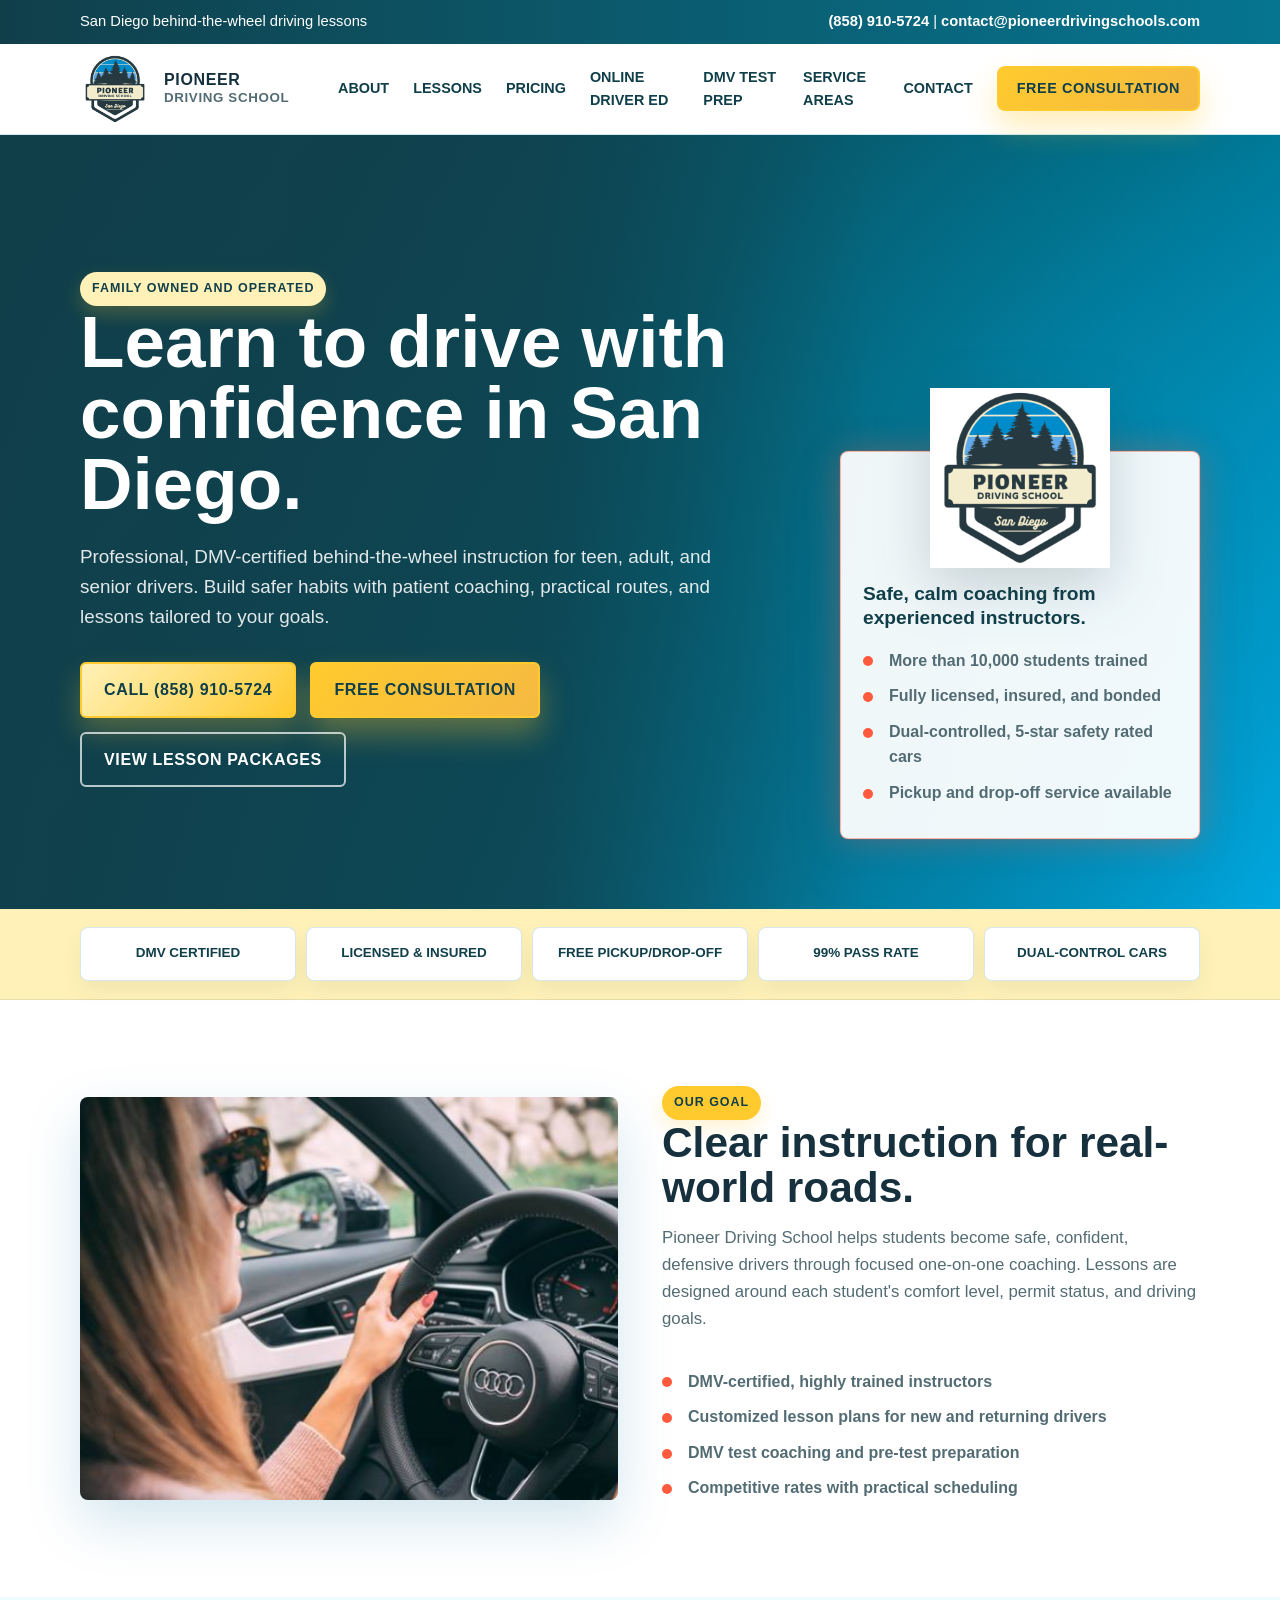
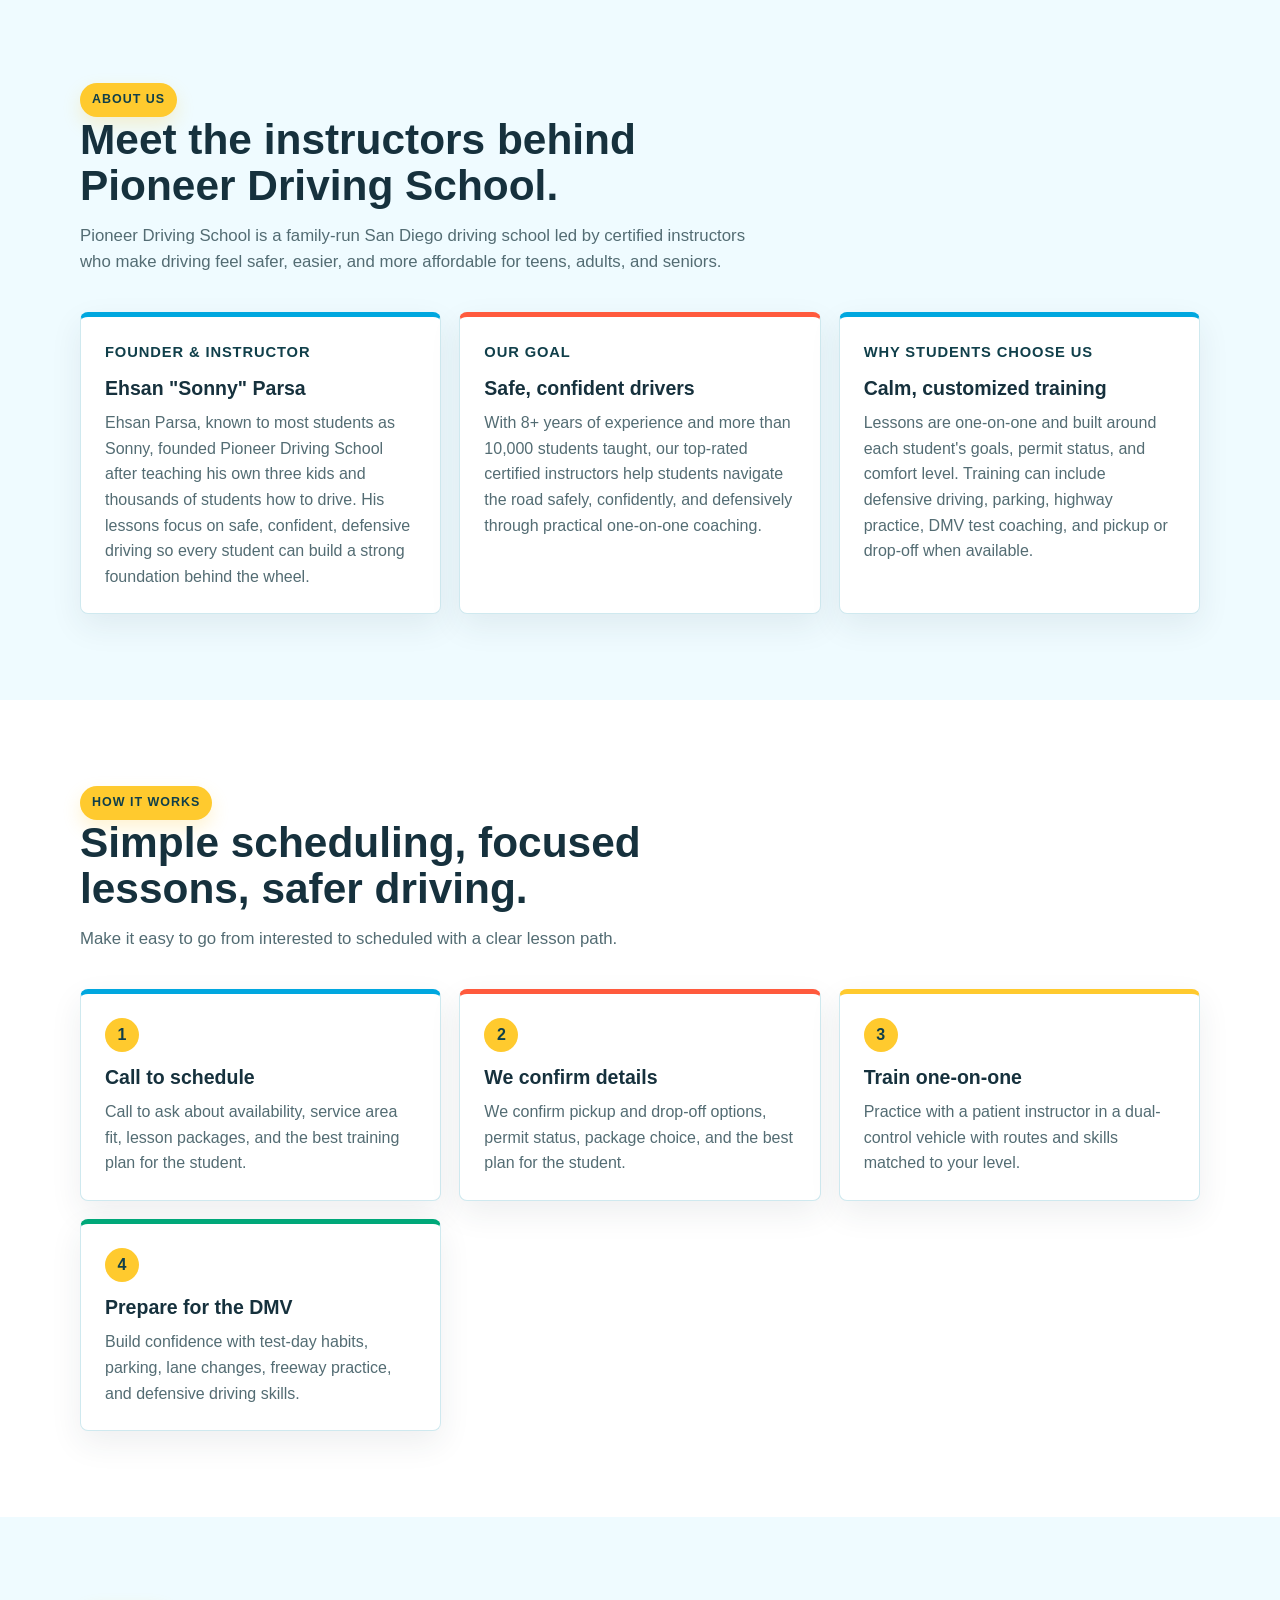
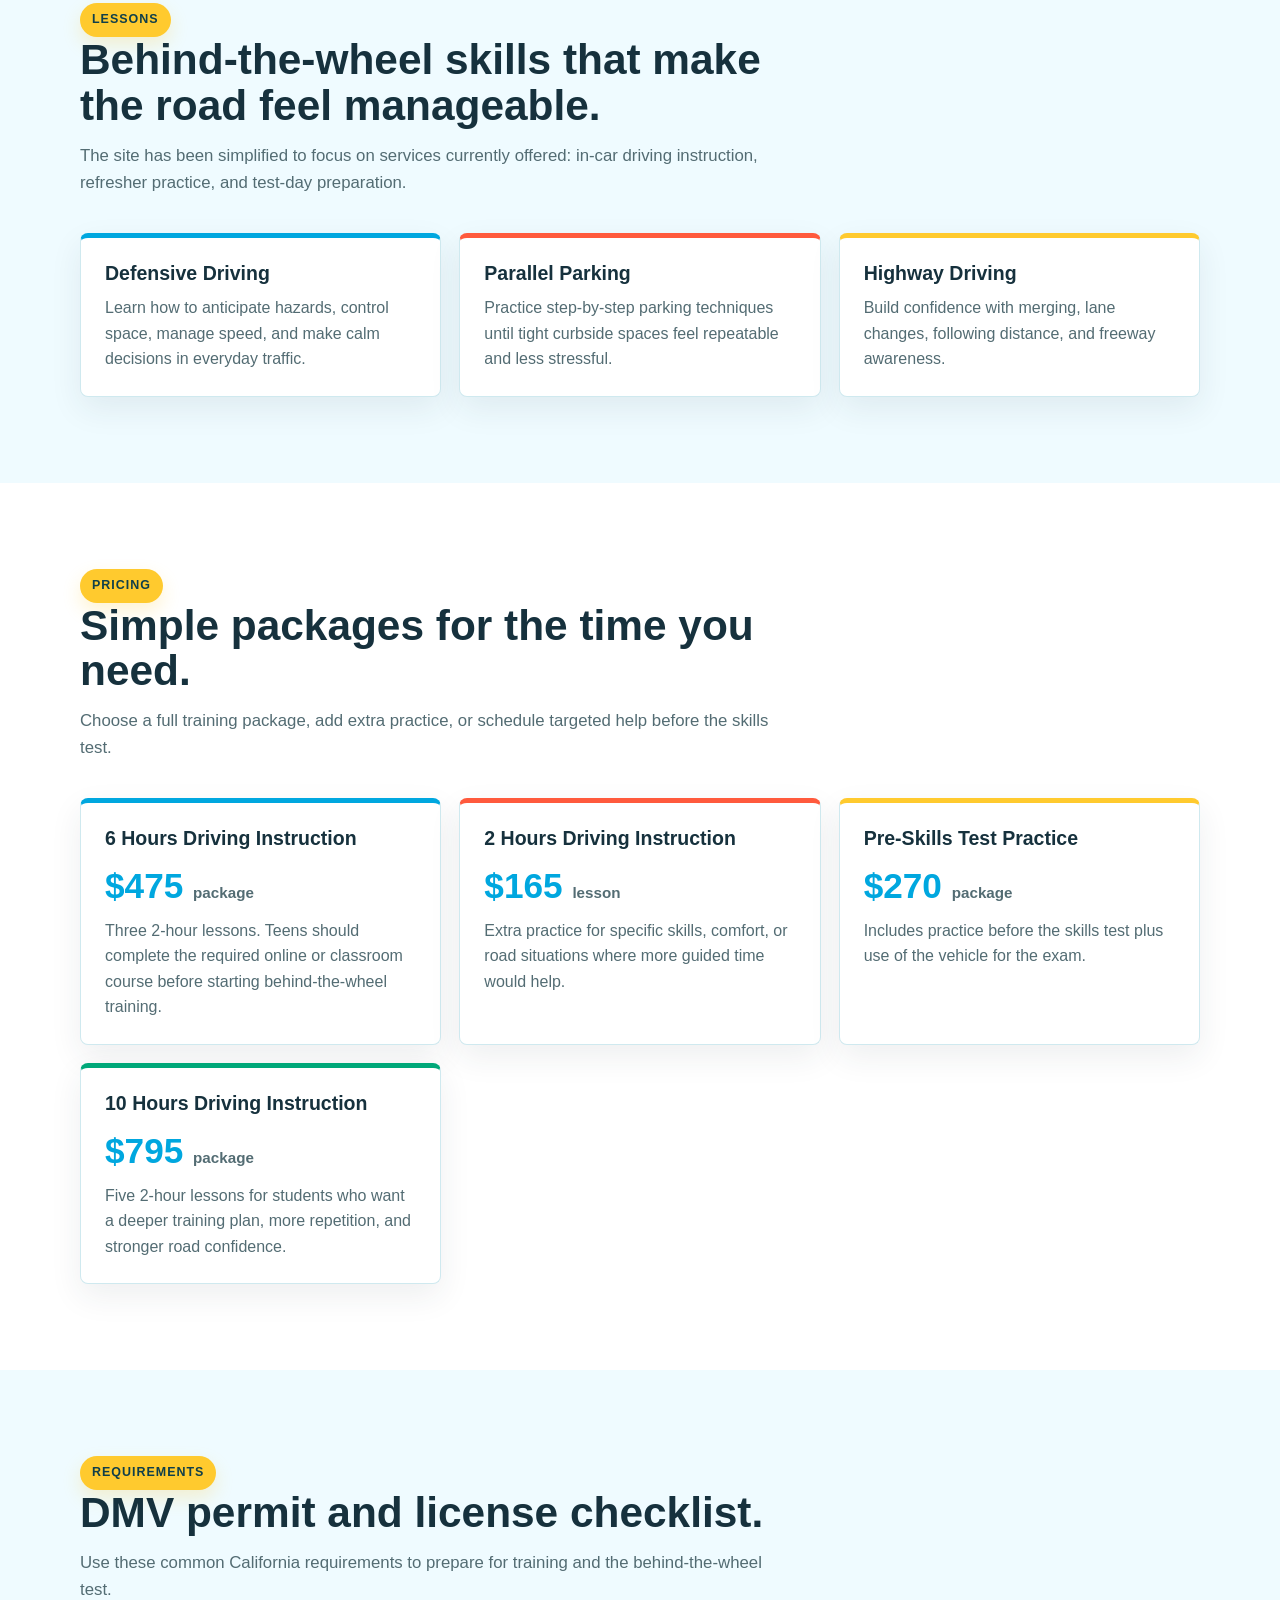
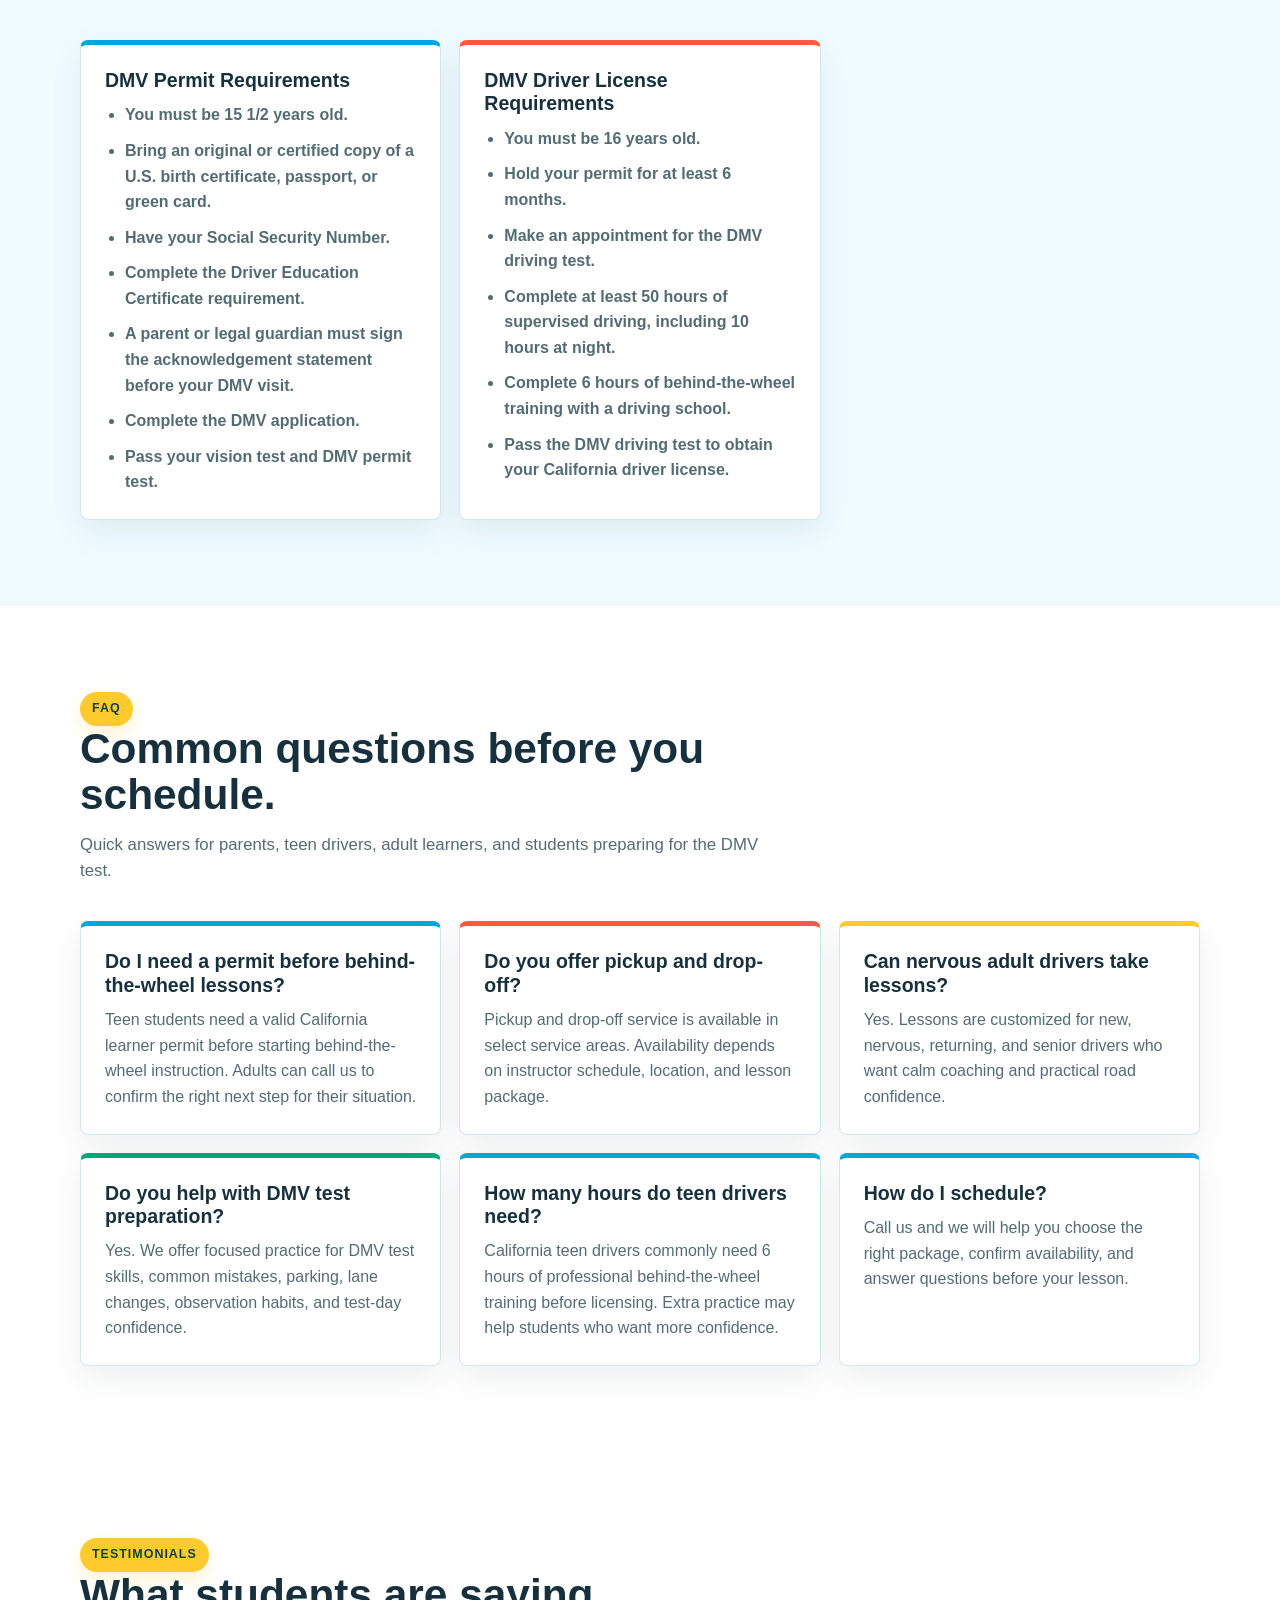
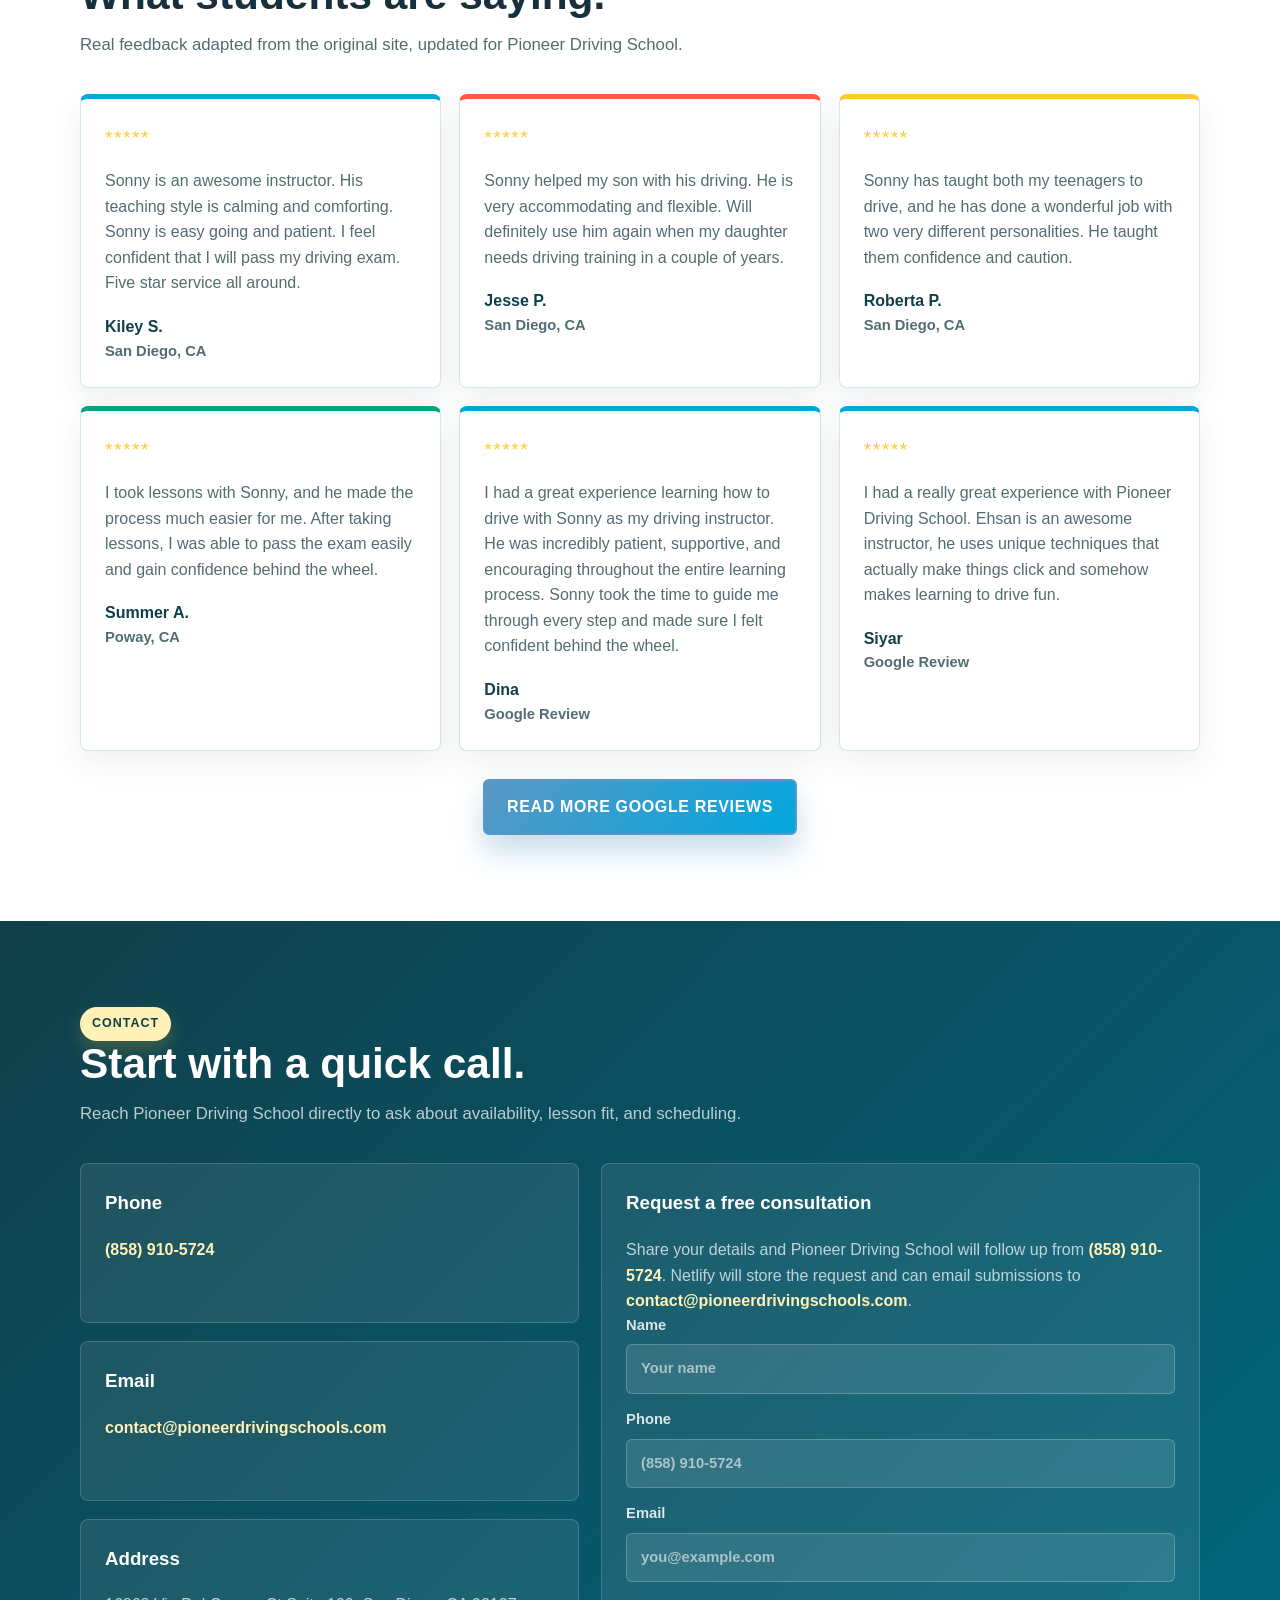
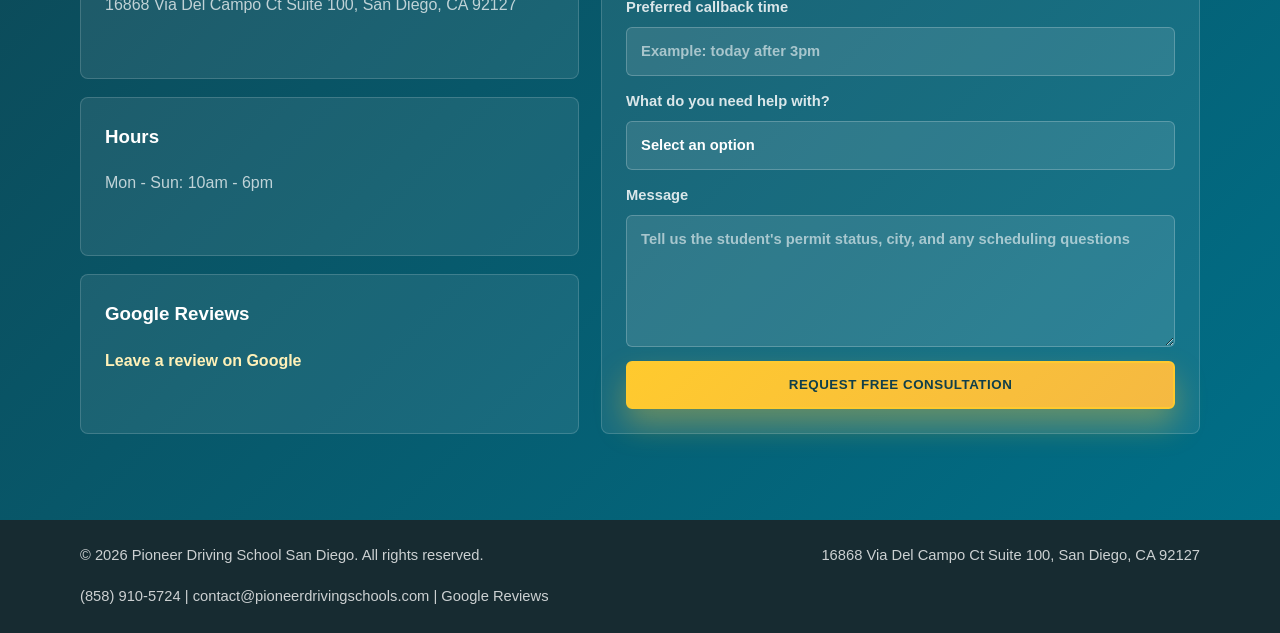
==== commit 9a6a30c7: "Simplify consultation CTAs" ====
--- a/index.html
+++ b/index.html
@@ -270,6 +270,7 @@
     }
 
     .nav__links .button--call {
+      display: none;
       min-height: 40px;
       padding: 9px 22px;
       border-radius: 8px;
@@ -1006,6 +1007,14 @@
       .site-header.is-collapsed .nav__links .button--call {
         margin-left: 0;
       }
+
+      .site-header.is-collapsed .nav__links .button--callback {
+        display: none;
+      }
+
+      .site-header.is-collapsed .nav__links .button--call {
+        grid-column: 1 / -1;
+      }
     }
   </style>
 </head>
@@ -1031,7 +1040,7 @@
         <a href="dmv-test-prep.html">DMV Test Prep</a>
         <a href="service-areas.html">Service Areas</a>
         <a href="#contact">Contact</a>
-        <a class="button button--callback" href="#callback">Request Callback</a>
+        <a class="button button--callback" href="#callback">Free Consultation</a>
         <a class="button button--call" href="tel:+18589105724">Call Now</a>
       </div>
     </nav>
@@ -1051,7 +1060,7 @@
           <p>Professional, DMV-certified behind-the-wheel instruction for teen, adult, and senior drivers. Build safer habits with patient coaching, practical routes, and lessons tailored to your goals.</p>
           <div class="hero__actions">
             <a class="button button--call" href="tel:+18589105724">Call (858) 910-5724</a>
-            <a class="button button--callback" href="#callback">Request a Callback</a>
+            <a class="button button--callback" href="#callback">Free Consultation</a>
             <a class="button button--ghost" href="#pricing">View Lesson Packages</a>
           </div>
         </div>
@@ -1393,7 +1402,7 @@
                 Message
                 <textarea name="message" placeholder="Tell us the student's permit status, city, and any scheduling questions"></textarea>
               </label>
-              <button class="button button--callback" type="submit">Request Callback</button>
+              <button class="button button--callback" type="submit">Request Free Consultation</button>
             </form>
           </article>
         </div>
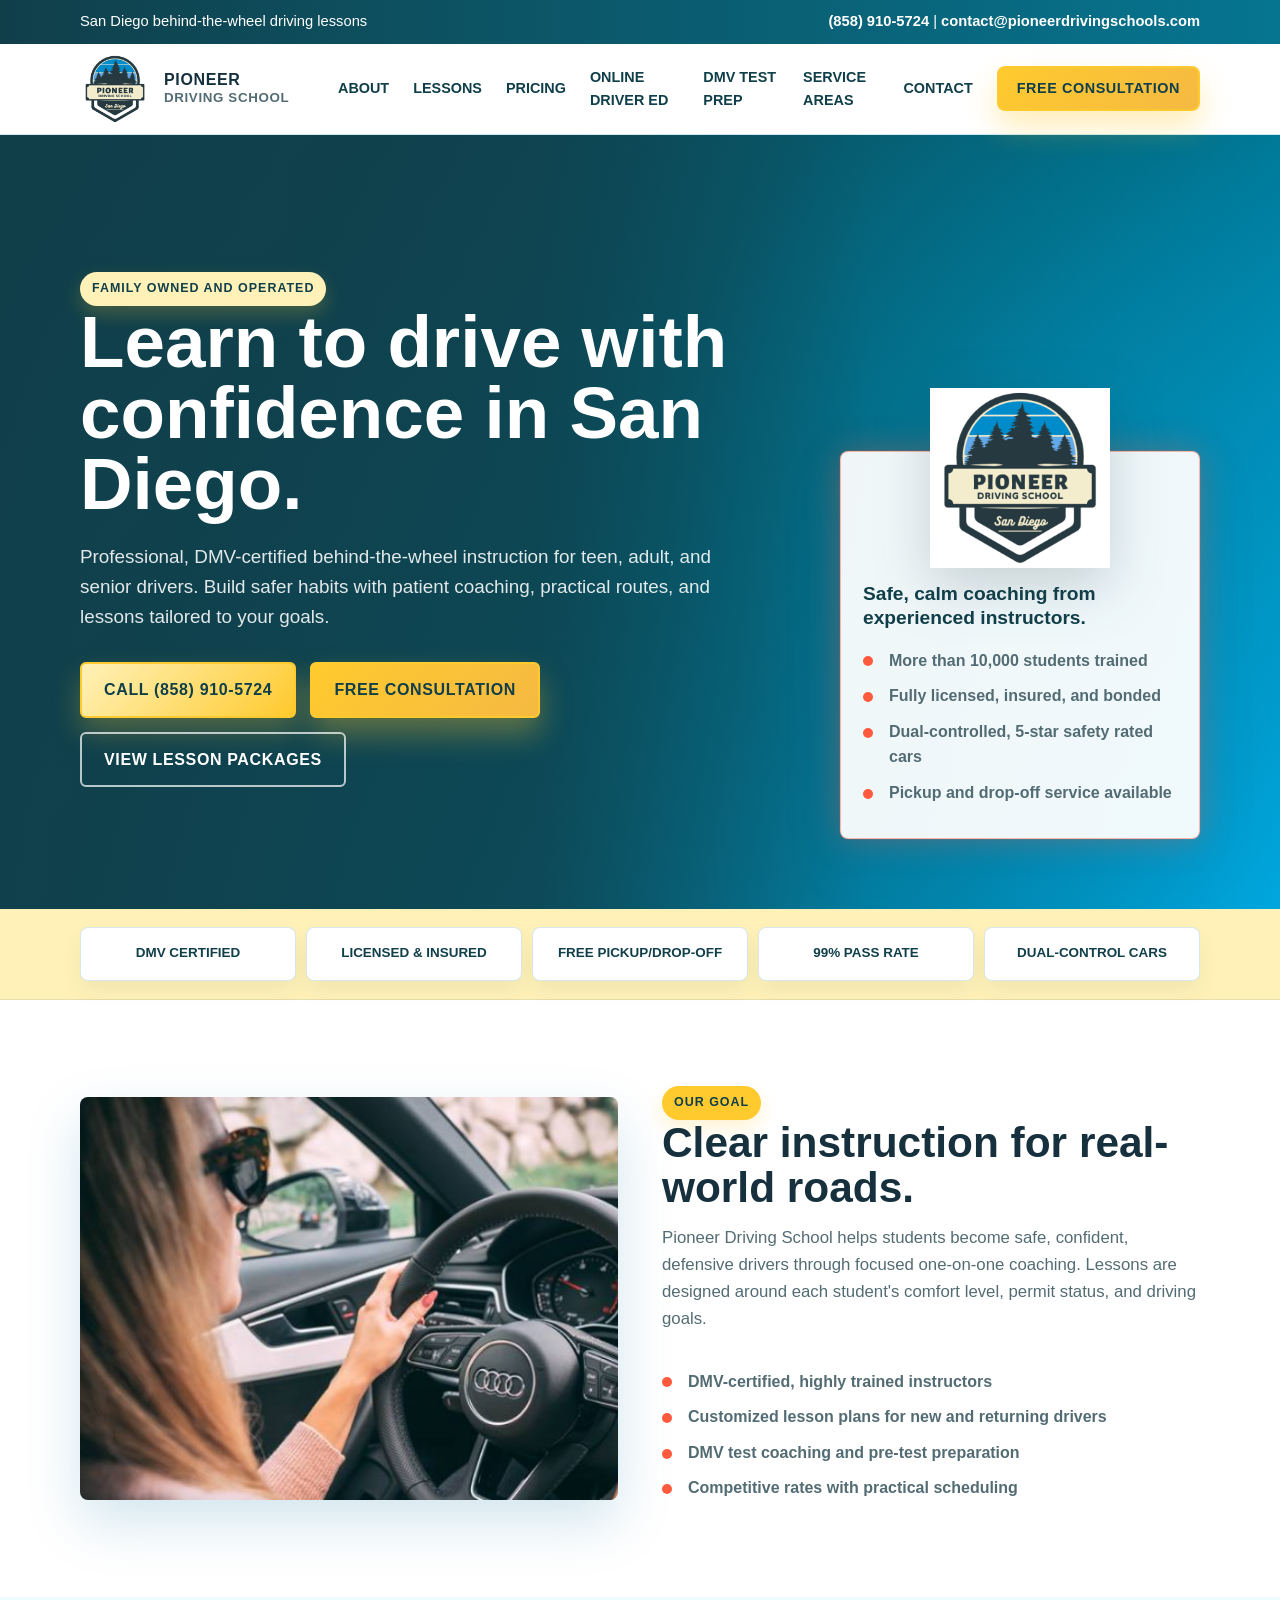
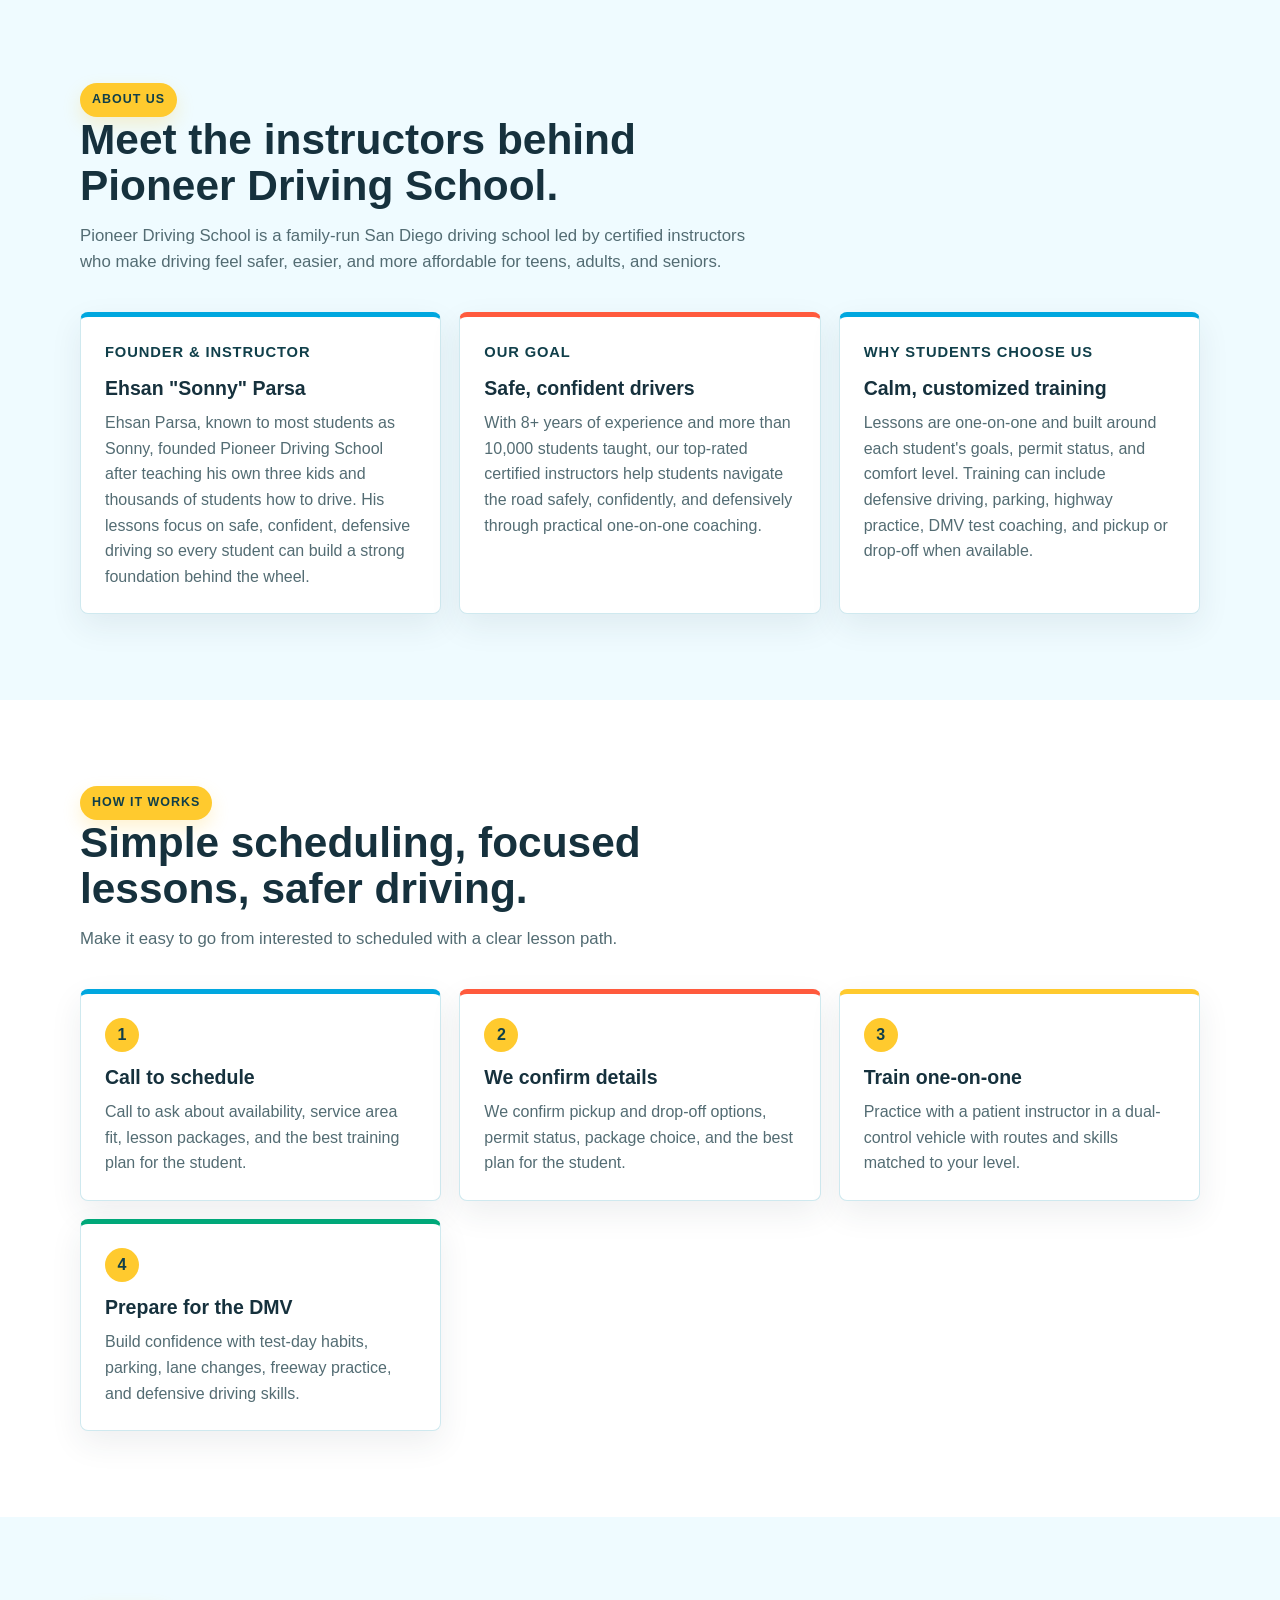
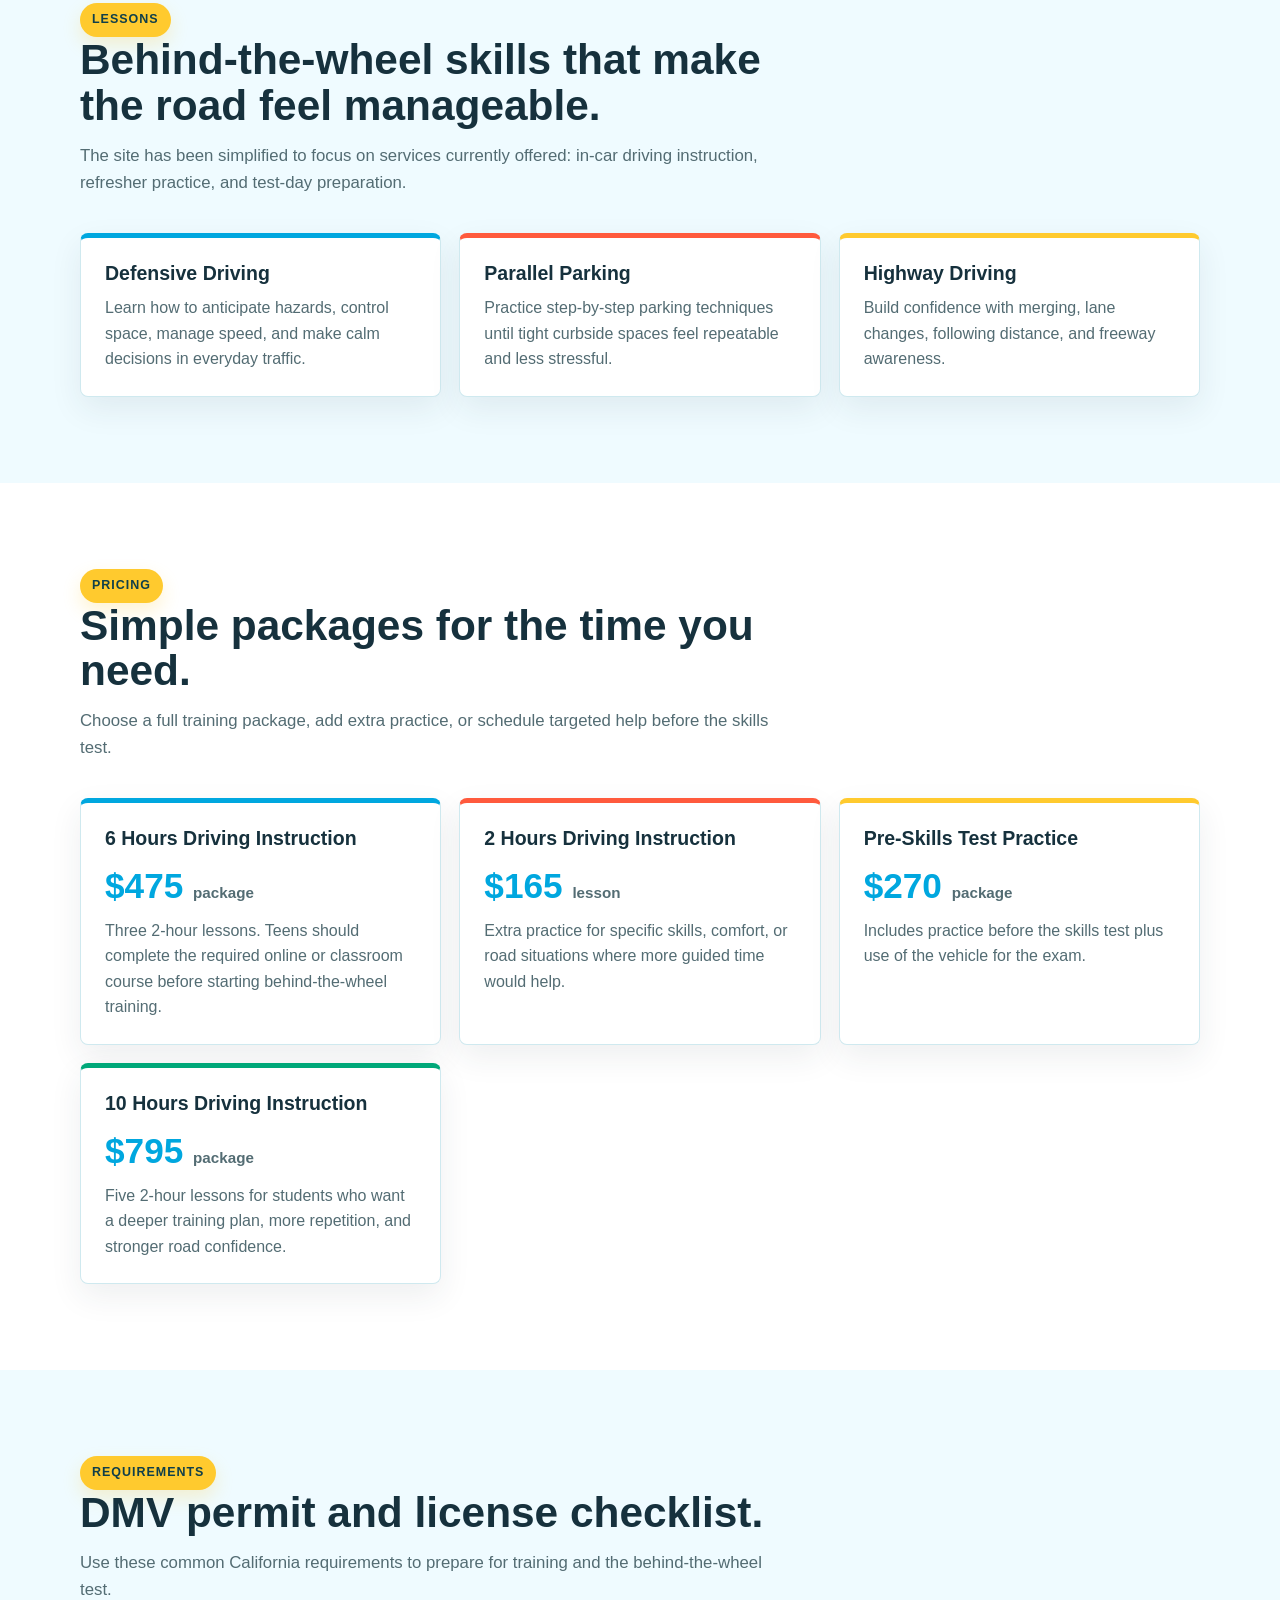
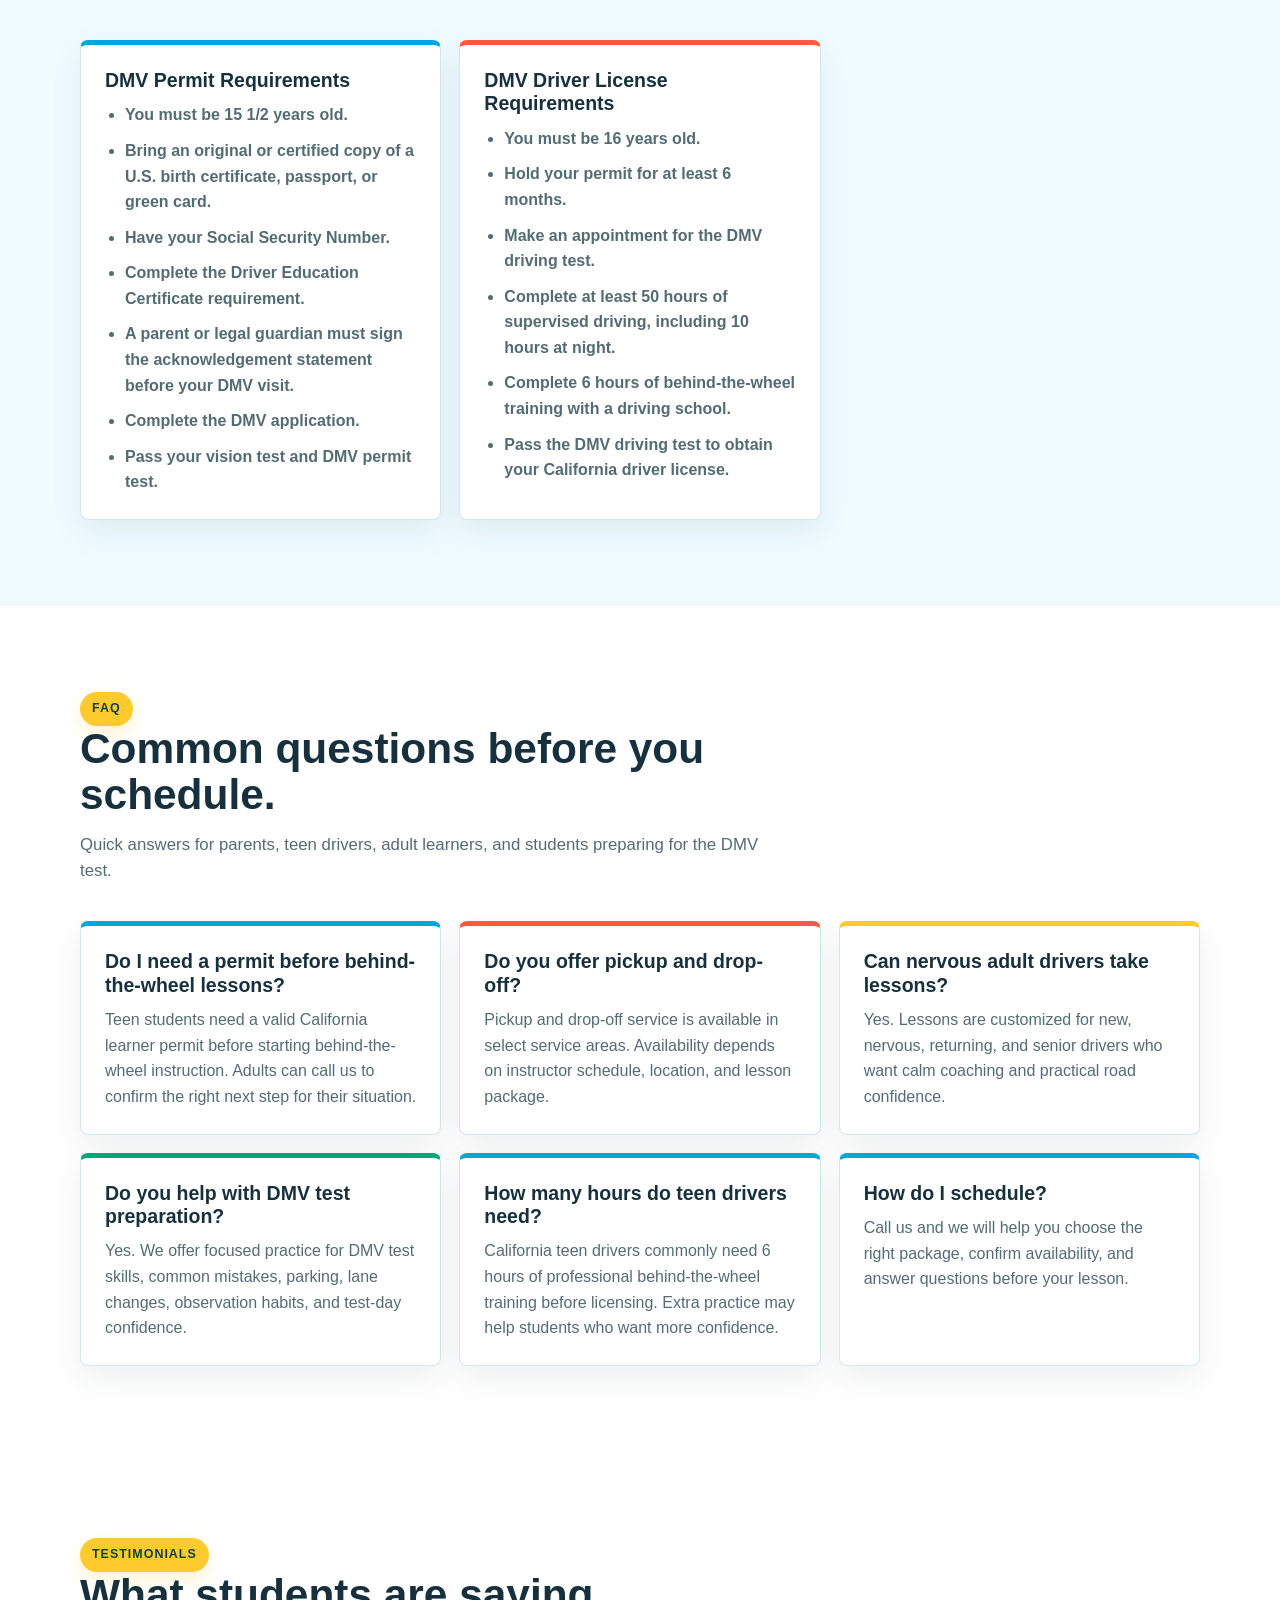
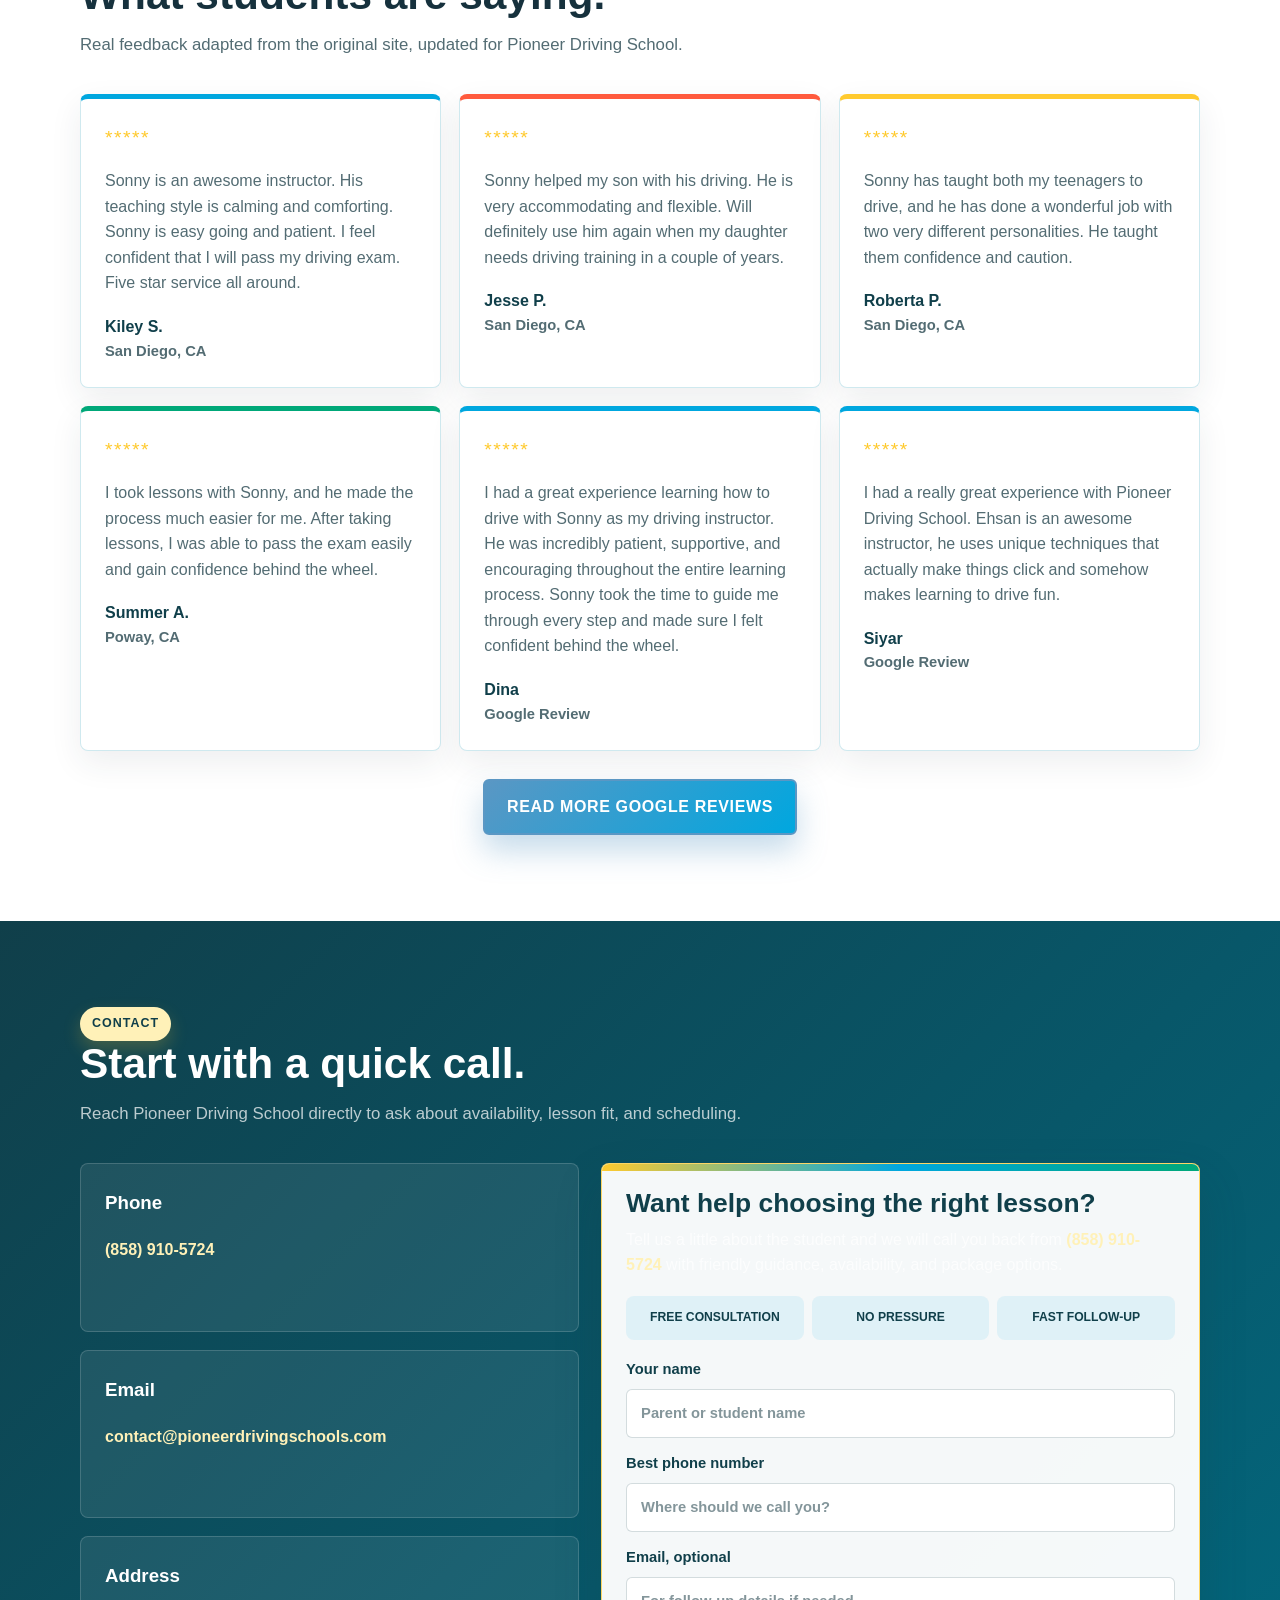
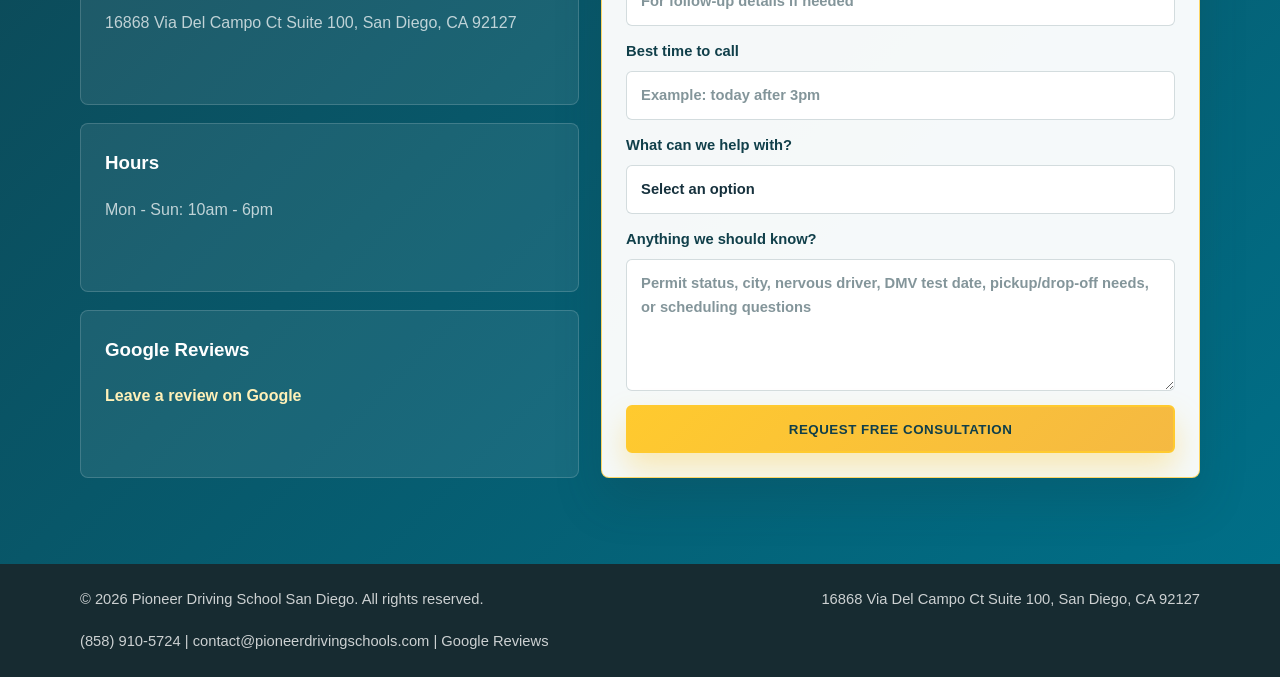
==== commit 781f4cfe: "Improve callback form conversion copy" ====
--- a/index.html
+++ b/index.html
@@ -756,6 +756,59 @@
       box-shadow: none;
     }
 
+    .callback-card {
+      position: relative;
+      overflow: hidden;
+      background: rgba(255, 255, 255, .96);
+      color: var(--pine);
+      border-color: rgba(255, 202, 46, .72);
+      box-shadow: 0 22px 46px rgba(16, 63, 74, .22);
+    }
+
+    .callback-card::before {
+      content: "";
+      position: absolute;
+      inset: 0 0 auto;
+      height: 7px;
+      background: linear-gradient(90deg, var(--gold), var(--sky), var(--leaf));
+    }
+
+    .callback-card h3 {
+      margin-bottom: 8px;
+      font-size: 1.65rem;
+      line-height: 1.15;
+    }
+
+    .callback-card p {
+      color: var(--muted);
+    }
+
+    .callback-card a {
+      color: var(--pine);
+    }
+
+    .callback-benefits {
+      display: grid;
+      grid-template-columns: repeat(3, minmax(0, 1fr));
+      gap: 8px;
+      margin: 18px 0;
+    }
+
+    .callback-benefits span {
+      display: flex;
+      align-items: center;
+      justify-content: center;
+      min-height: 44px;
+      padding: 9px;
+      border-radius: 8px;
+      background: rgba(0, 167, 223, .09);
+      color: var(--pine);
+      font-size: .76rem;
+      font-weight: 900;
+      text-align: center;
+      text-transform: uppercase;
+    }
+
     .contact-card a {
       color: var(--cream);
       font-weight: 900;
@@ -777,6 +830,10 @@
       color: rgba(255, 255, 255, .84);
       font-weight: 800;
       font-size: .92rem;
+    }
+
+    .callback-card label {
+      color: var(--pine);
     }
 
     input,
@@ -792,6 +849,14 @@
       font: inherit;
     }
 
+    .callback-card input,
+    .callback-card select,
+    .callback-card textarea {
+      border-color: rgba(16, 63, 74, .18);
+      background: #fff;
+      color: var(--ink);
+    }
+
     select {
       appearance: none;
     }
@@ -804,6 +869,11 @@
     input::placeholder,
     textarea::placeholder {
       color: rgba(255, 255, 255, .58);
+    }
+
+    .callback-card input::placeholder,
+    .callback-card textarea::placeholder {
+      color: rgba(83, 108, 115, .72);
     }
 
     .hidden-field {
@@ -872,6 +942,10 @@
       .faq-grid,
       .requirements-grid {
         grid-template-columns: 1fr 1fr;
+      }
+
+      .callback-benefits {
+        grid-template-columns: 1fr;
       }
 
       .trust-bar__inner {
@@ -1361,9 +1435,14 @@
               <p><a href="https://maps.app.goo.gl/Azaach6WT7rSJNXm6" target="_blank" rel="noopener">Leave a review on Google</a></p>
             </article>
           </div>
-          <article class="contact-card" id="callback">
-            <h3>Request a free consultation</h3>
-            <p>Share your details and Pioneer Driving School will follow up from <a href="tel:+18589105724">(858) 910-5724</a>. Netlify will store the request and can email submissions to <a href="mailto:contact@pioneerdrivingschools.com">contact@pioneerdrivingschools.com</a>.</p>
+          <article class="contact-card callback-card" id="callback">
+            <h3>Want help choosing the right lesson?</h3>
+            <p>Tell us a little about the student and we will call you back from <a href="tel:+18589105724">(858) 910-5724</a> with friendly guidance, availability, and package options.</p>
+            <div class="callback-benefits" aria-label="Callback benefits">
+              <span>Free consultation</span>
+              <span>No pressure</span>
+              <span>Fast follow-up</span>
+            </div>
             <form name="callback-request" method="POST" data-netlify="true" netlify-honeypot="bot-field">
               <input type="hidden" name="form-name" value="callback-request">
               <input type="hidden" name="notification_email" value="contact@pioneerdrivingschools.com">
@@ -1372,23 +1451,23 @@
                 <input name="bot-field" autocomplete="off">
               </label>
               <label>
-                Name
-                <input name="name" type="text" autocomplete="name" placeholder="Your name" required>
+                Your name
+                <input name="name" type="text" autocomplete="name" placeholder="Parent or student name" required>
               </label>
               <label>
-                Phone
-                <input name="phone" type="tel" autocomplete="tel" placeholder="(858) 910-5724" required>
+                Best phone number
+                <input name="phone" type="tel" autocomplete="tel" placeholder="Where should we call you?" required>
               </label>
               <label>
-                Email
-                <input name="email" type="email" autocomplete="email" placeholder="you@example.com">
+                Email, optional
+                <input name="email" type="email" autocomplete="email" placeholder="For follow-up details if needed">
               </label>
               <label>
-                Preferred callback time
+                Best time to call
                 <input name="preferred_callback_time" type="text" placeholder="Example: today after 3pm">
               </label>
               <label>
-                What do you need help with?
+                What can we help with?
                 <select name="lesson_interest" required>
                   <option value="">Select an option</option>
                   <option>Teen driving lessons</option>
@@ -1399,8 +1478,8 @@
                 </select>
               </label>
               <label>
-                Message
-                <textarea name="message" placeholder="Tell us the student's permit status, city, and any scheduling questions"></textarea>
+                Anything we should know?
+                <textarea name="message" placeholder="Permit status, city, nervous driver, DMV test date, pickup/drop-off needs, or scheduling questions"></textarea>
               </label>
               <button class="button button--callback" type="submit">Request Free Consultation</button>
             </form>
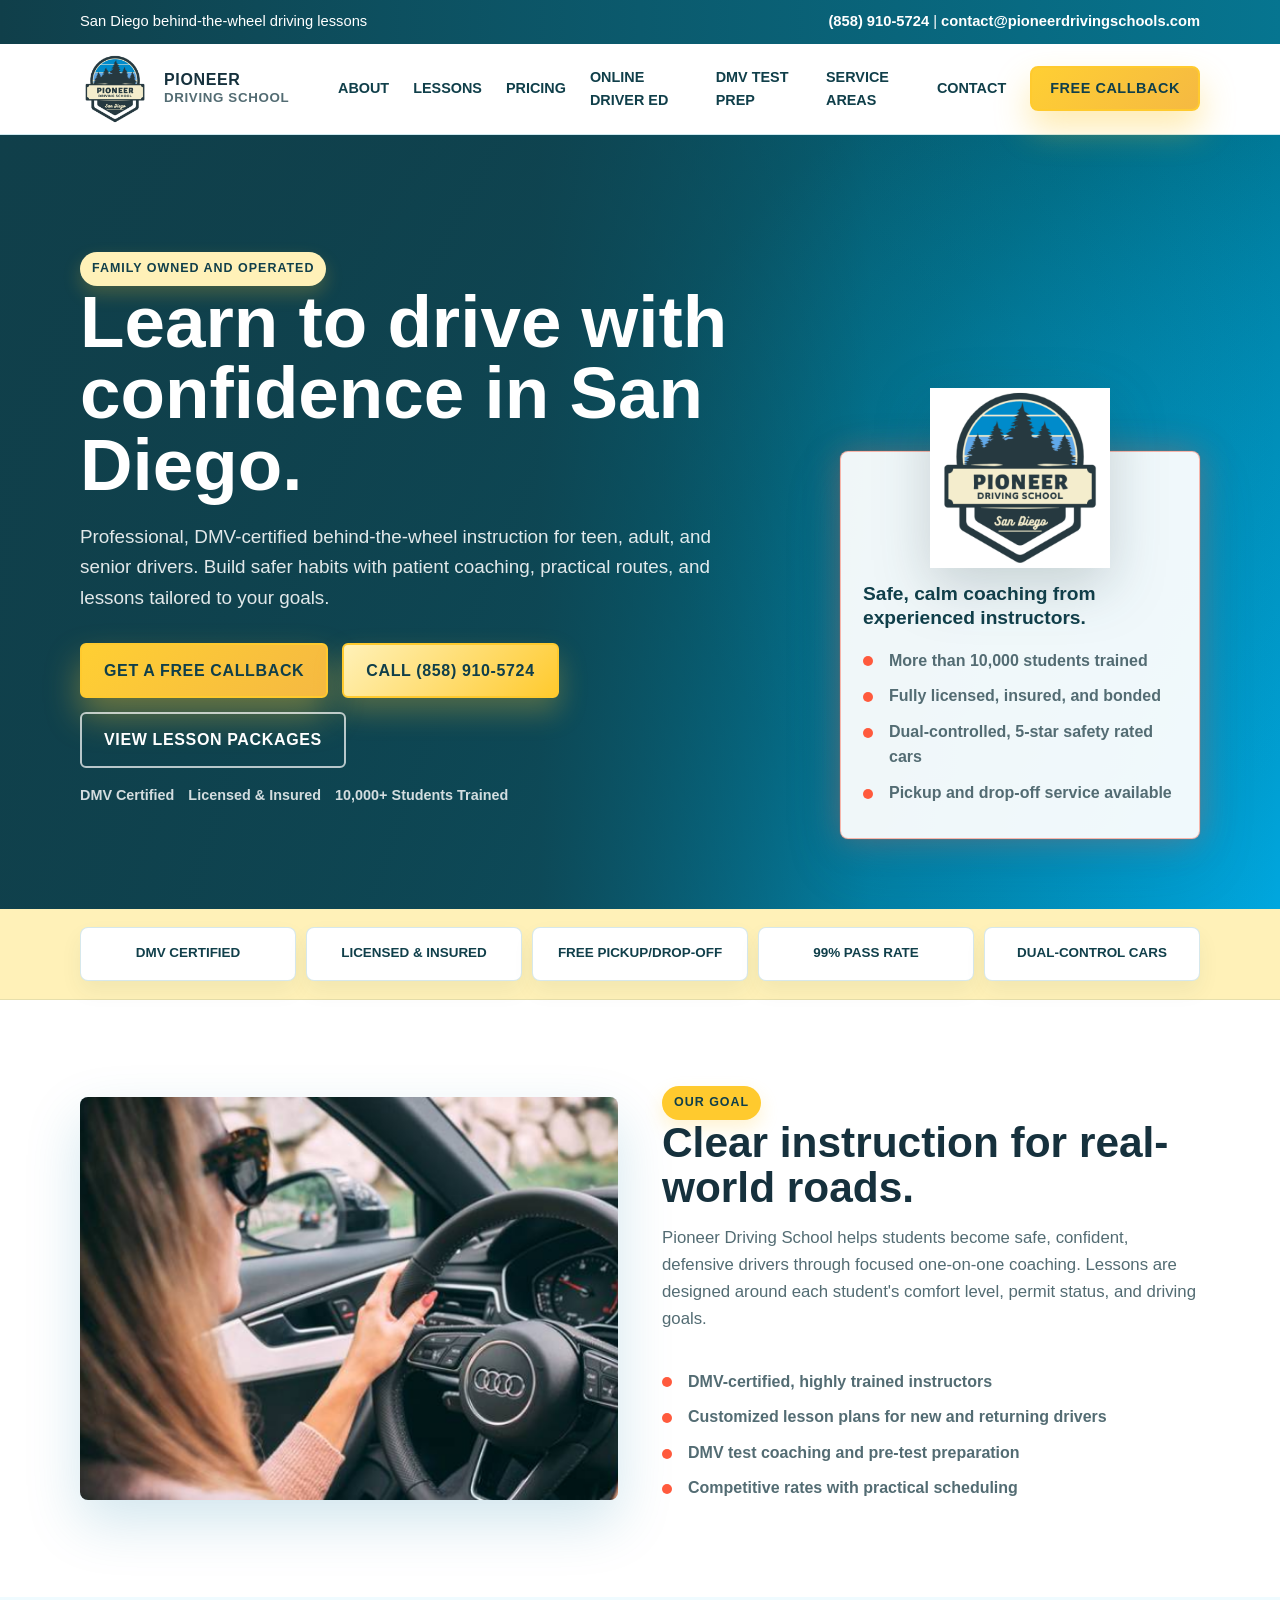
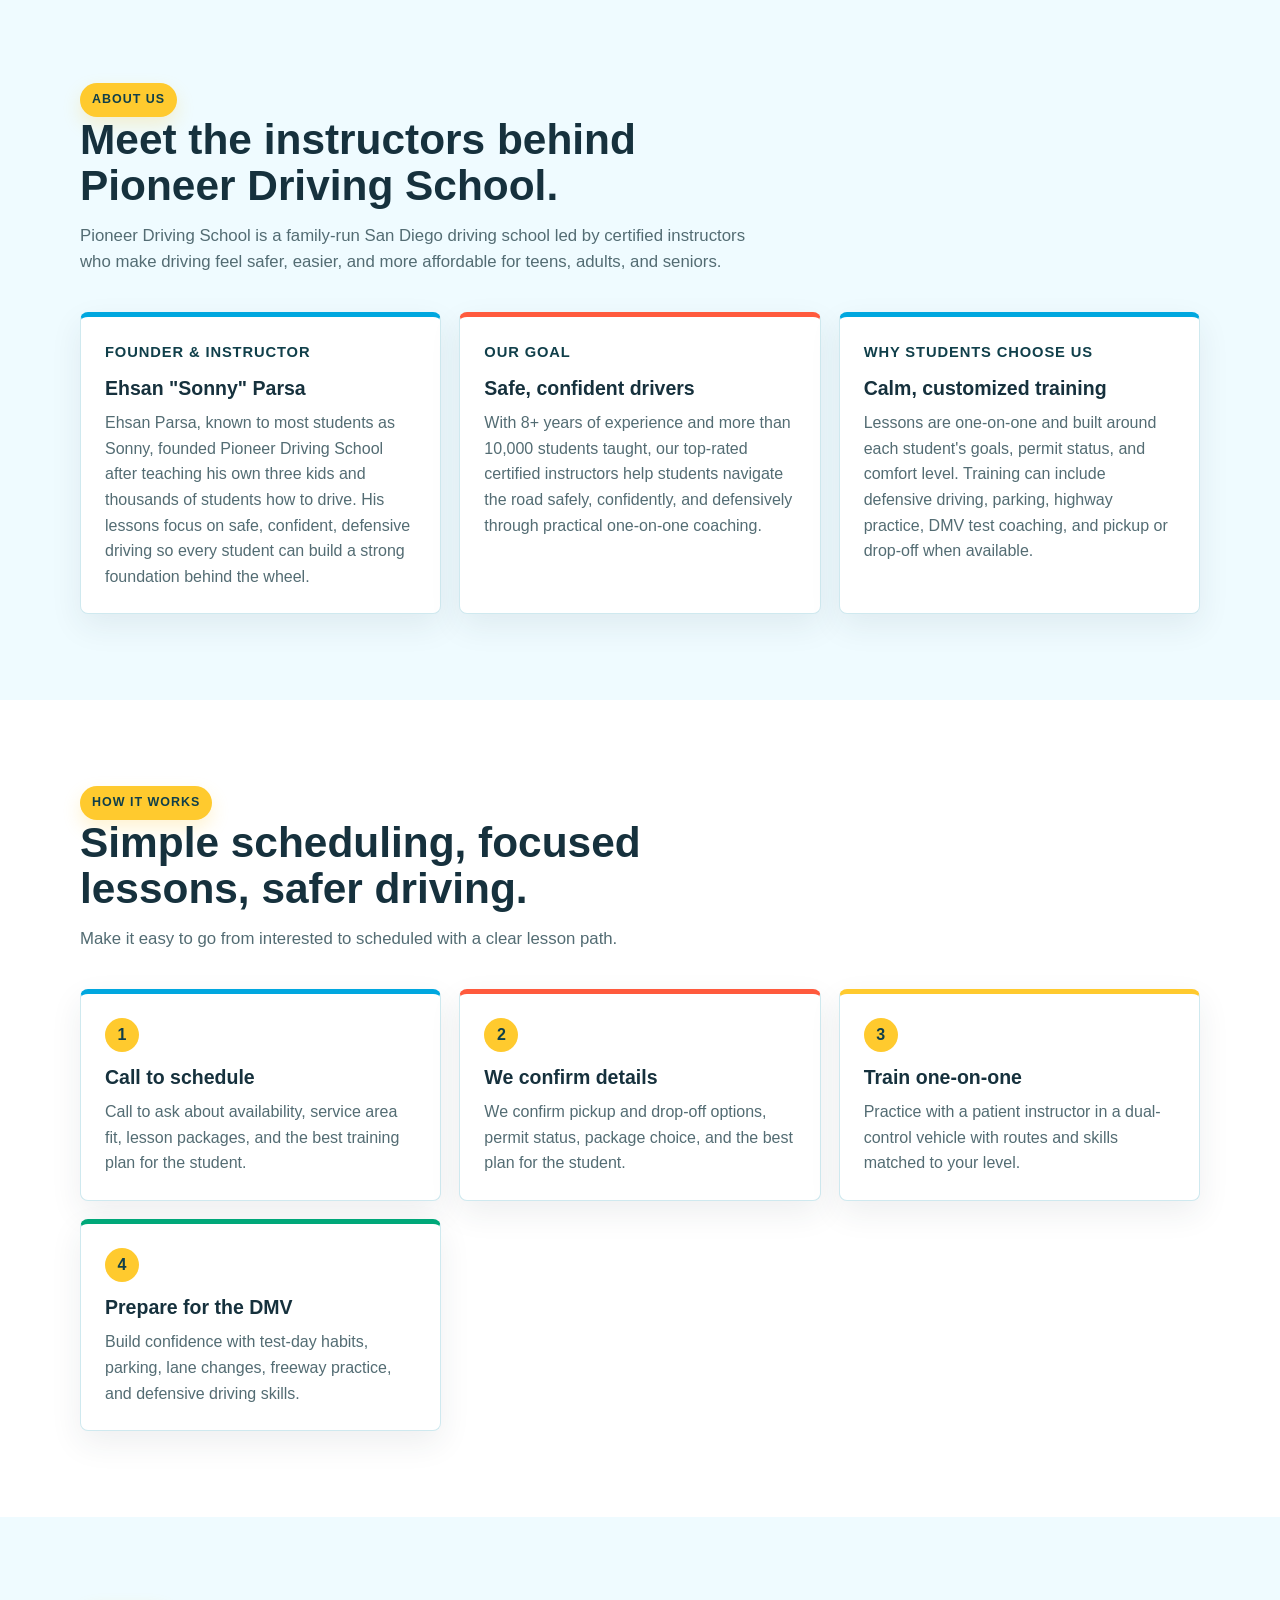
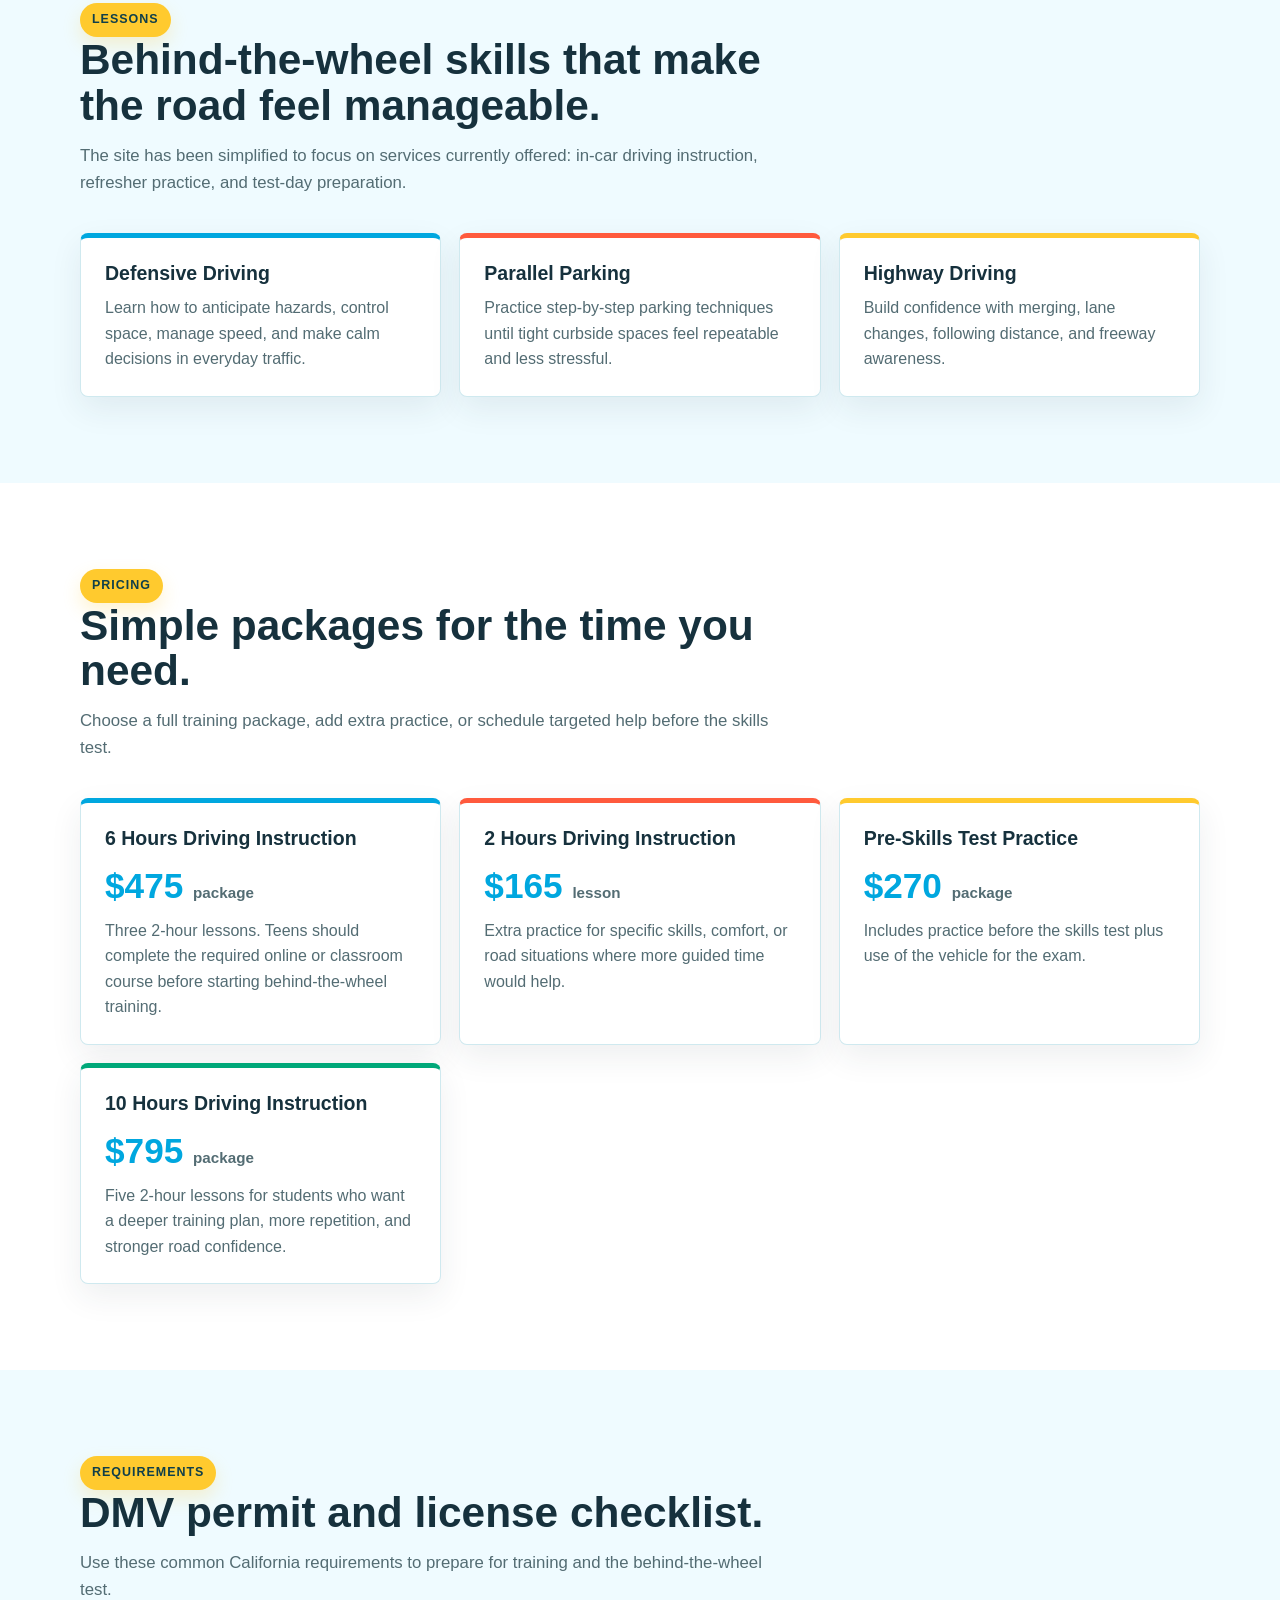
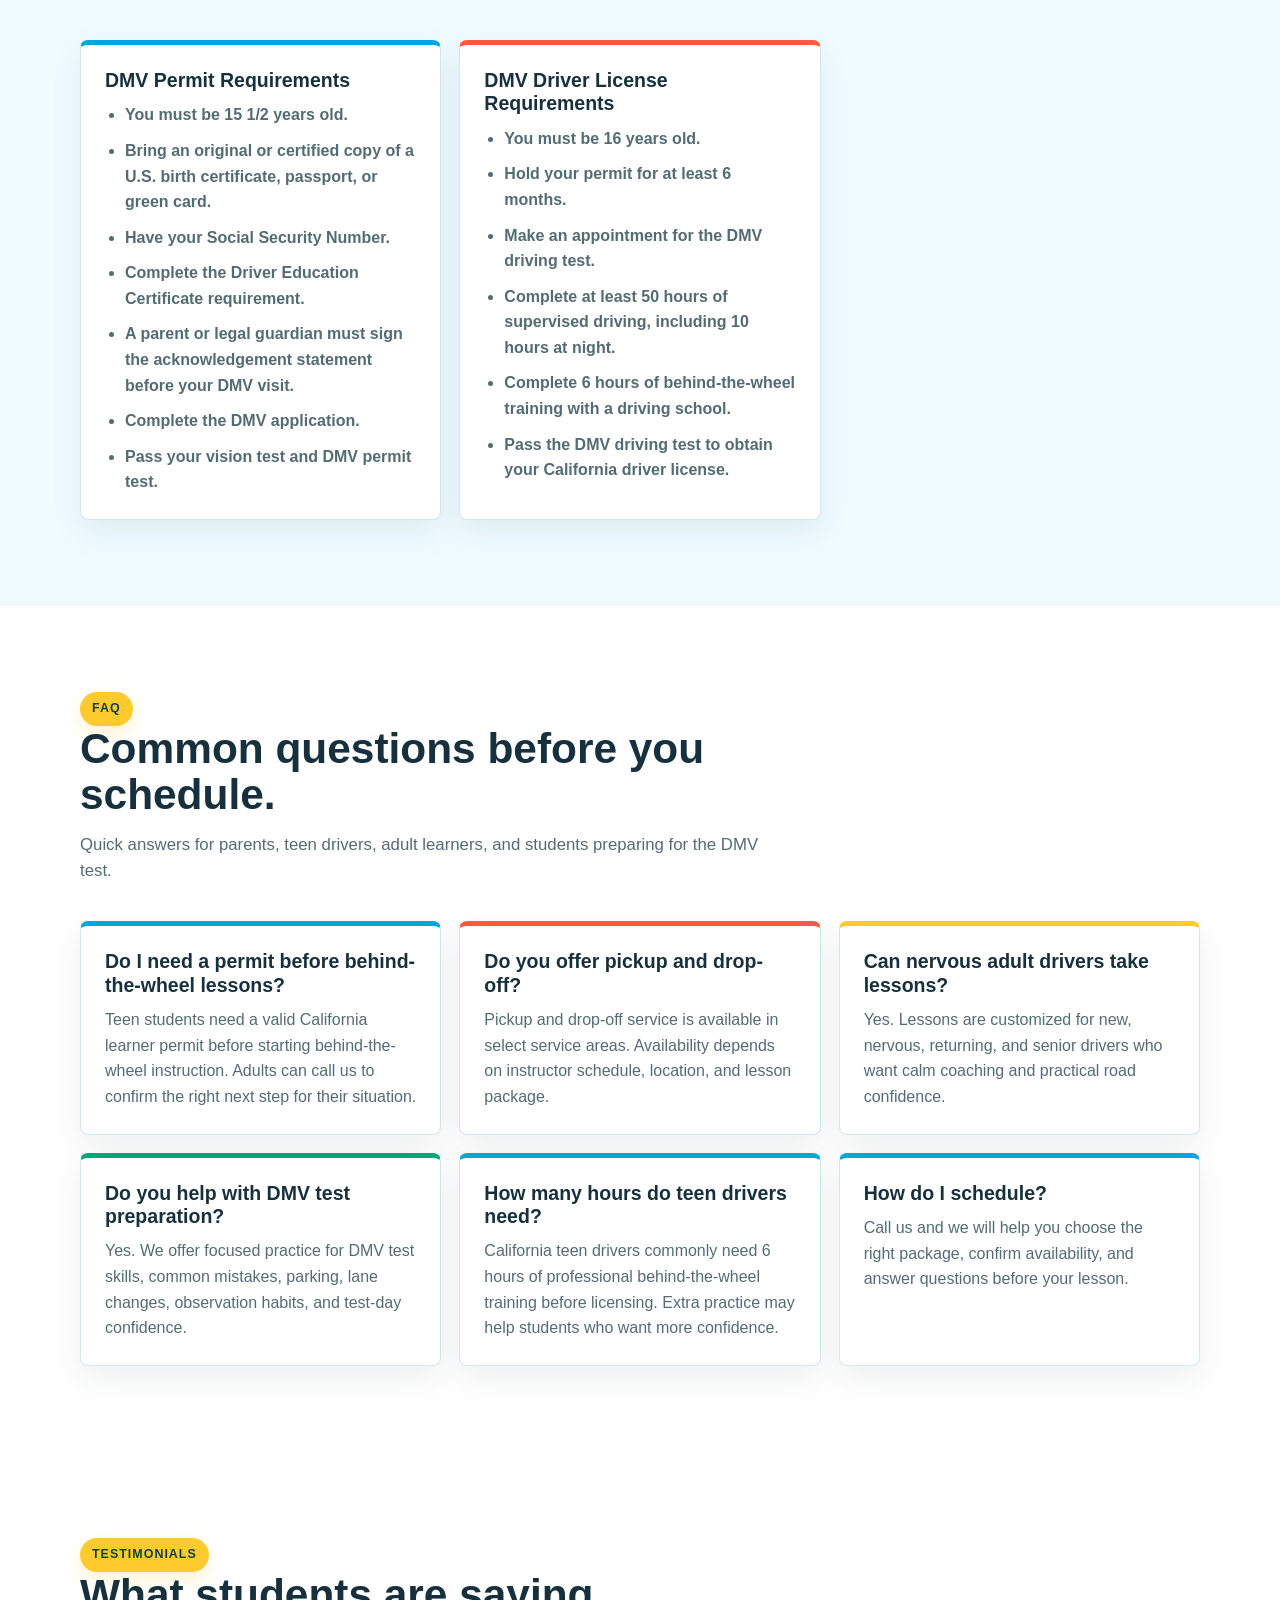
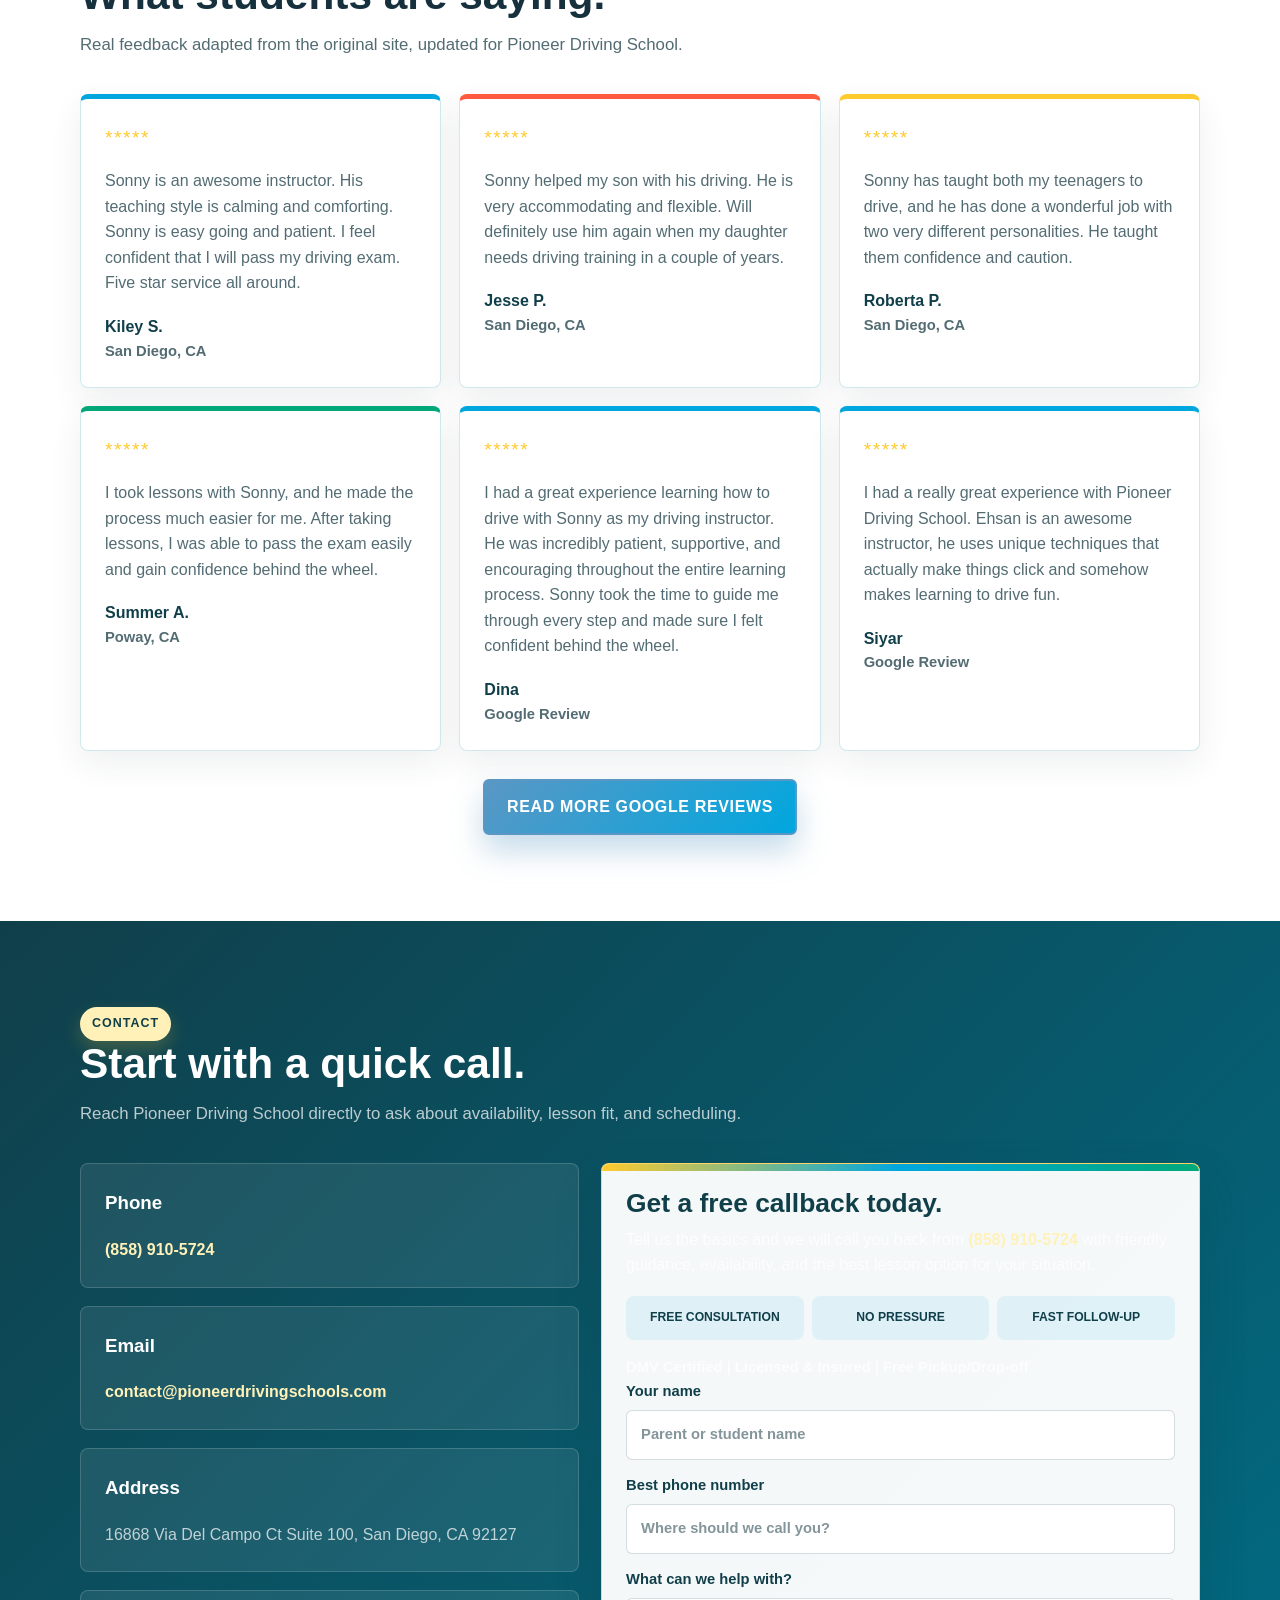
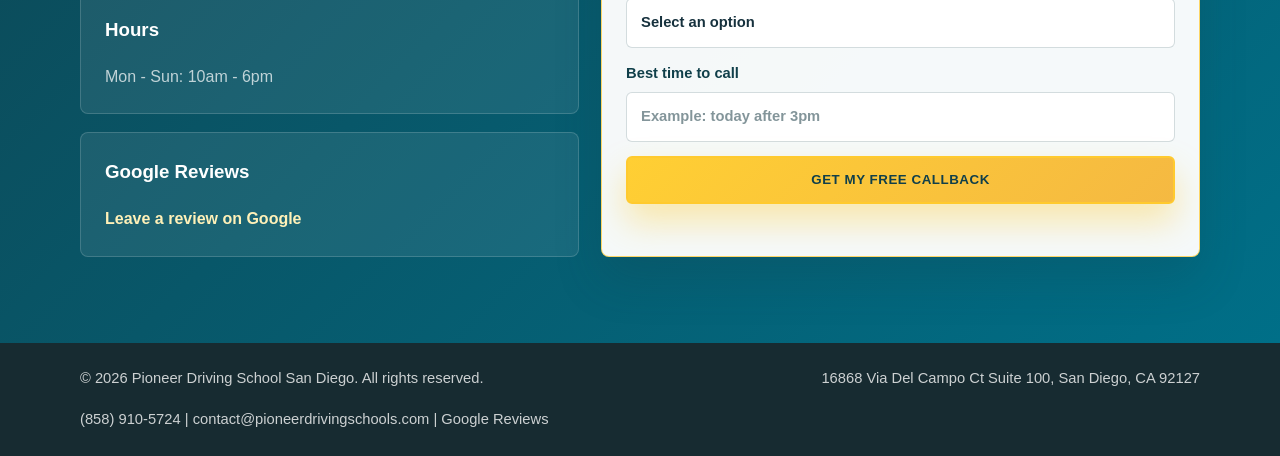
==== commit 7f252b48: "Improve callback conversion flow" ====
--- a/index.html
+++ b/index.html
@@ -103,7 +103,7 @@
     body {
       margin: 0;
       color: var(--ink);
-      font-family: Arial, Helvetica, sans-serif;
+      font-family: Inter, -apple-system, BlinkMacSystemFont, "Segoe UI", Arial, Helvetica, sans-serif;
       line-height: 1.6;
       background: var(--white);
     }
@@ -257,9 +257,9 @@
 
     .button--callback {
       border-color: var(--gold);
-      background: linear-gradient(135deg, var(--gold), #f5b942);
+      background: linear-gradient(135deg, #ffcf33, #f5b942);
       color: var(--pine);
-      box-shadow: 0 16px 30px rgba(255, 202, 46, .34);
+      box-shadow: 0 18px 34px rgba(255, 202, 46, .38);
     }
 
     .nav__links .button--book {
@@ -410,6 +410,16 @@
       flex-wrap: wrap;
       gap: 14px;
       align-items: center;
+    }
+
+    .hero-proof {
+      display: flex;
+      flex-wrap: wrap;
+      gap: 8px 14px;
+      margin-top: 16px;
+      color: rgba(255, 255, 255, .82);
+      font-size: .9rem;
+      font-weight: 800;
     }
 
     .hero-card {
@@ -809,6 +819,13 @@
       text-transform: uppercase;
     }
 
+    .callback-trust {
+      margin: -2px 0 18px;
+      color: var(--muted);
+      font-size: .92rem;
+      font-weight: 800;
+    }
+
     .contact-card a {
       color: var(--cream);
       font-weight: 900;
@@ -880,6 +897,10 @@
       display: none;
     }
 
+    .mobile-sticky-cta {
+      display: none;
+    }
+
     .footer {
       background: #172b31;
       color: rgba(255, 255, 255, .78);
@@ -954,6 +975,10 @@
     }
 
     @media (max-width: 620px) {
+      body {
+        padding-bottom: 78px;
+      }
+
       .topbar__inner {
         display: grid;
       }
@@ -1088,6 +1113,29 @@
 
       .site-header.is-collapsed .nav__links .button--call {
         grid-column: 1 / -1;
+      }
+
+      .mobile-sticky-cta {
+        position: fixed;
+        right: 0;
+        bottom: 0;
+        left: 0;
+        z-index: 20;
+        display: grid;
+        grid-template-columns: 1fr 1fr;
+        gap: 8px;
+        padding: 10px 12px calc(10px + env(safe-area-inset-bottom));
+        background: rgba(255, 255, 255, .96);
+        border-top: 1px solid rgba(16, 63, 74, .12);
+        box-shadow: 0 -14px 30px rgba(16, 63, 74, .14);
+        backdrop-filter: blur(14px);
+      }
+
+      .mobile-sticky-cta .button {
+        width: 100%;
+        min-height: 48px;
+        padding: 10px 8px;
+        font-size: .78rem;
       }
     }
   </style>
@@ -1114,7 +1162,7 @@
         <a href="dmv-test-prep.html">DMV Test Prep</a>
         <a href="service-areas.html">Service Areas</a>
         <a href="#contact">Contact</a>
-        <a class="button button--callback" href="#callback">Free Consultation</a>
+        <a class="button button--callback" href="#callback">Free Callback</a>
         <a class="button button--call" href="tel:+18589105724">Call Now</a>
       </div>
     </nav>
@@ -1133,9 +1181,14 @@
           <h1>Learn to drive with confidence in San Diego.</h1>
           <p>Professional, DMV-certified behind-the-wheel instruction for teen, adult, and senior drivers. Build safer habits with patient coaching, practical routes, and lessons tailored to your goals.</p>
           <div class="hero__actions">
+            <a class="button button--callback" href="#callback">Get a Free Callback</a>
             <a class="button button--call" href="tel:+18589105724">Call (858) 910-5724</a>
-            <a class="button button--callback" href="#callback">Free Consultation</a>
             <a class="button button--ghost" href="#pricing">View Lesson Packages</a>
+          </div>
+          <div class="hero-proof" aria-label="Pioneer trust proof">
+            <span>DMV Certified</span>
+            <span>Licensed &amp; Insured</span>
+            <span>10,000+ Students Trained</span>
           </div>
         </div>
         <aside class="hero-card" aria-label="Pioneer highlights">
@@ -1436,13 +1489,14 @@
             </article>
           </div>
           <article class="contact-card callback-card" id="callback">
-            <h3>Want help choosing the right lesson?</h3>
-            <p>Tell us a little about the student and we will call you back from <a href="tel:+18589105724">(858) 910-5724</a> with friendly guidance, availability, and package options.</p>
+            <h3>Get a free callback today.</h3>
+            <p>Tell us the basics and we will call you back from <a href="tel:+18589105724">(858) 910-5724</a> with friendly guidance, availability, and the best lesson option for your situation.</p>
             <div class="callback-benefits" aria-label="Callback benefits">
               <span>Free consultation</span>
               <span>No pressure</span>
               <span>Fast follow-up</span>
             </div>
+            <p class="callback-trust">DMV Certified | Licensed &amp; Insured | Free Pickup/Drop-off</p>
             <form name="callback-request" method="POST" data-netlify="true" netlify-honeypot="bot-field">
               <input type="hidden" name="form-name" value="callback-request">
               <input type="hidden" name="notification_email" value="contact@pioneerdrivingschools.com">
@@ -1459,14 +1513,6 @@
                 <input name="phone" type="tel" autocomplete="tel" placeholder="Where should we call you?" required>
               </label>
               <label>
-                Email, optional
-                <input name="email" type="email" autocomplete="email" placeholder="For follow-up details if needed">
-              </label>
-              <label>
-                Best time to call
-                <input name="preferred_callback_time" type="text" placeholder="Example: today after 3pm">
-              </label>
-              <label>
                 What can we help with?
                 <select name="lesson_interest" required>
                   <option value="">Select an option</option>
@@ -1478,10 +1524,10 @@
                 </select>
               </label>
               <label>
-                Anything we should know?
-                <textarea name="message" placeholder="Permit status, city, nervous driver, DMV test date, pickup/drop-off needs, or scheduling questions"></textarea>
+                Best time to call
+                <input name="preferred_callback_time" type="text" placeholder="Example: today after 3pm">
               </label>
-              <button class="button button--callback" type="submit">Request Free Consultation</button>
+              <button class="button button--callback" type="submit">Get My Free Callback</button>
             </form>
           </article>
         </div>
@@ -1496,6 +1542,10 @@
       <span><a href="tel:+18589105724">(858) 910-5724</a> | <a href="mailto:contact@pioneerdrivingschools.com">contact@pioneerdrivingschools.com</a> | <a href="https://maps.app.goo.gl/Azaach6WT7rSJNXm6" target="_blank" rel="noopener">Google Reviews</a></span>
     </div>
   </footer>
+  <div class="mobile-sticky-cta" aria-label="Quick contact options">
+    <a class="button button--call" href="tel:+18589105724">Call Now</a>
+    <a class="button button--callback" href="#callback">Free Callback</a>
+  </div>
   <script>
     const siteHeader = document.querySelector(".site-header");
     const updateHeaderState = () => {
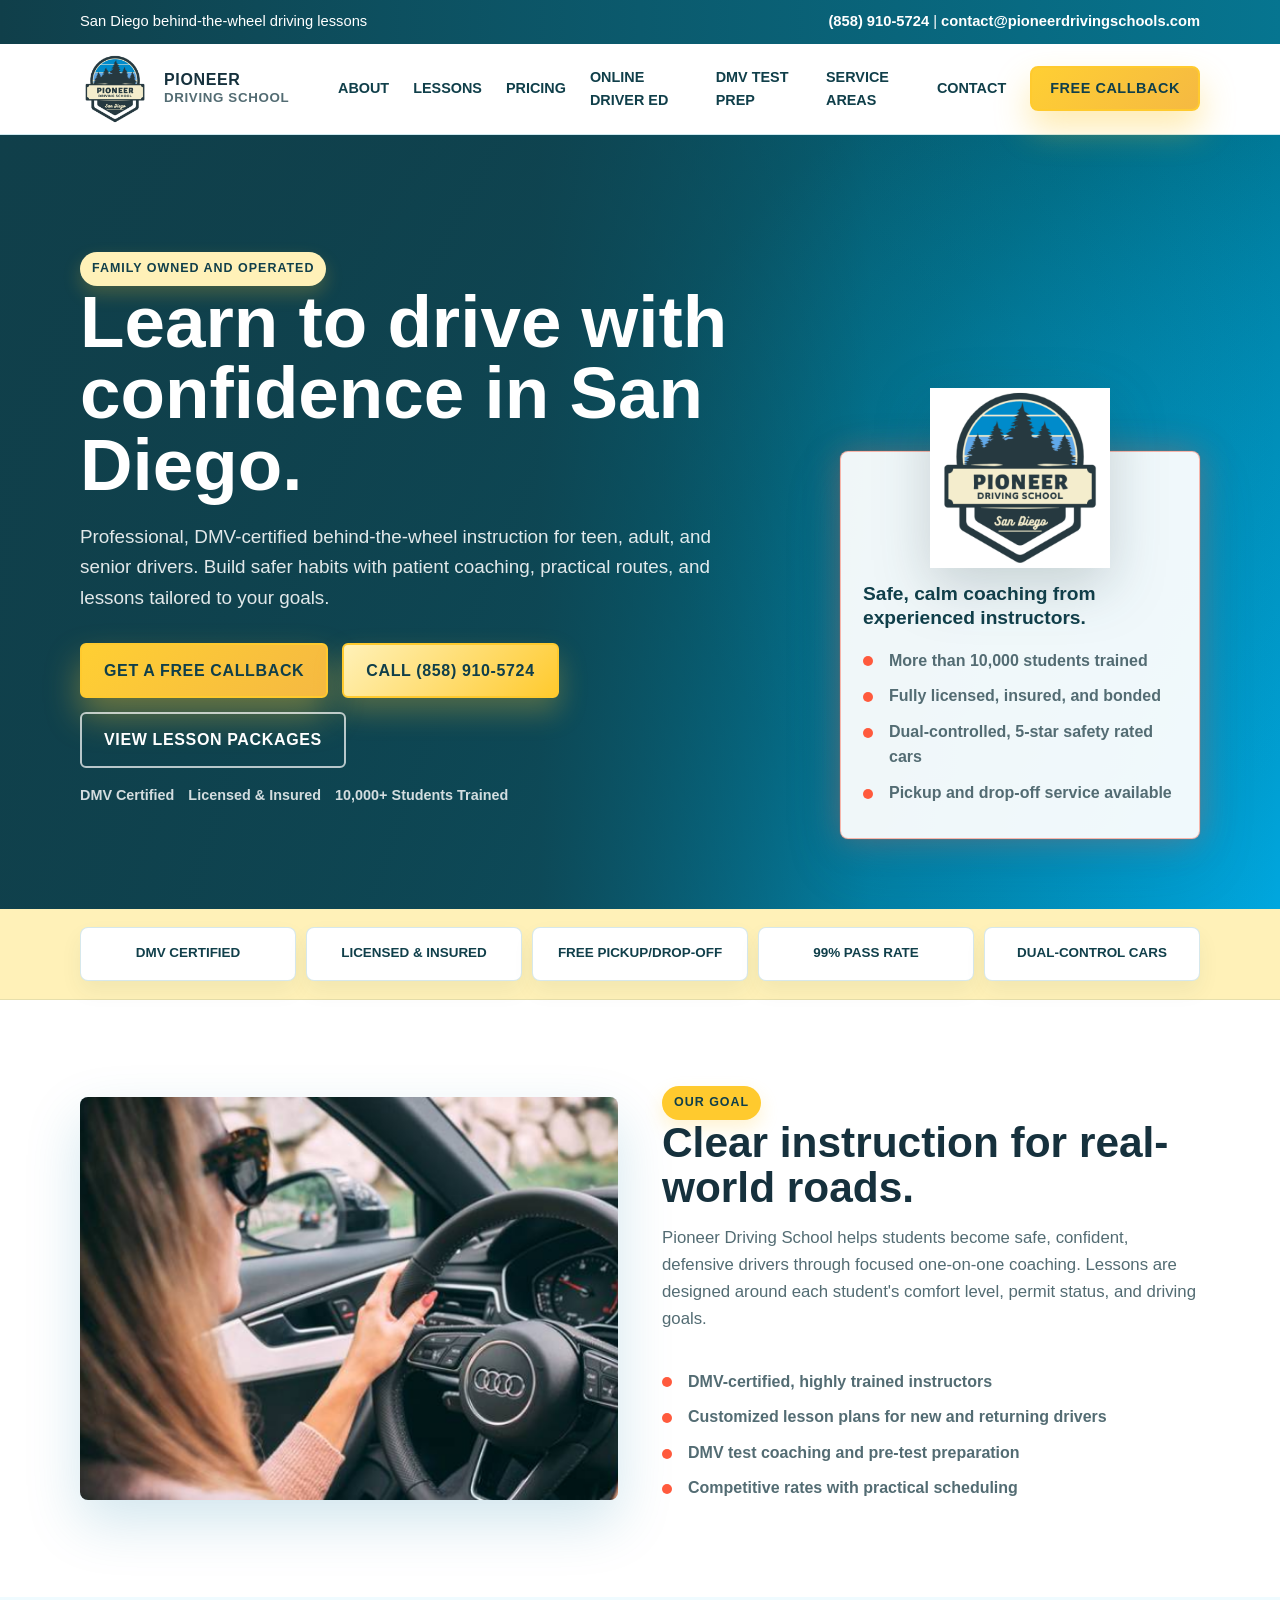
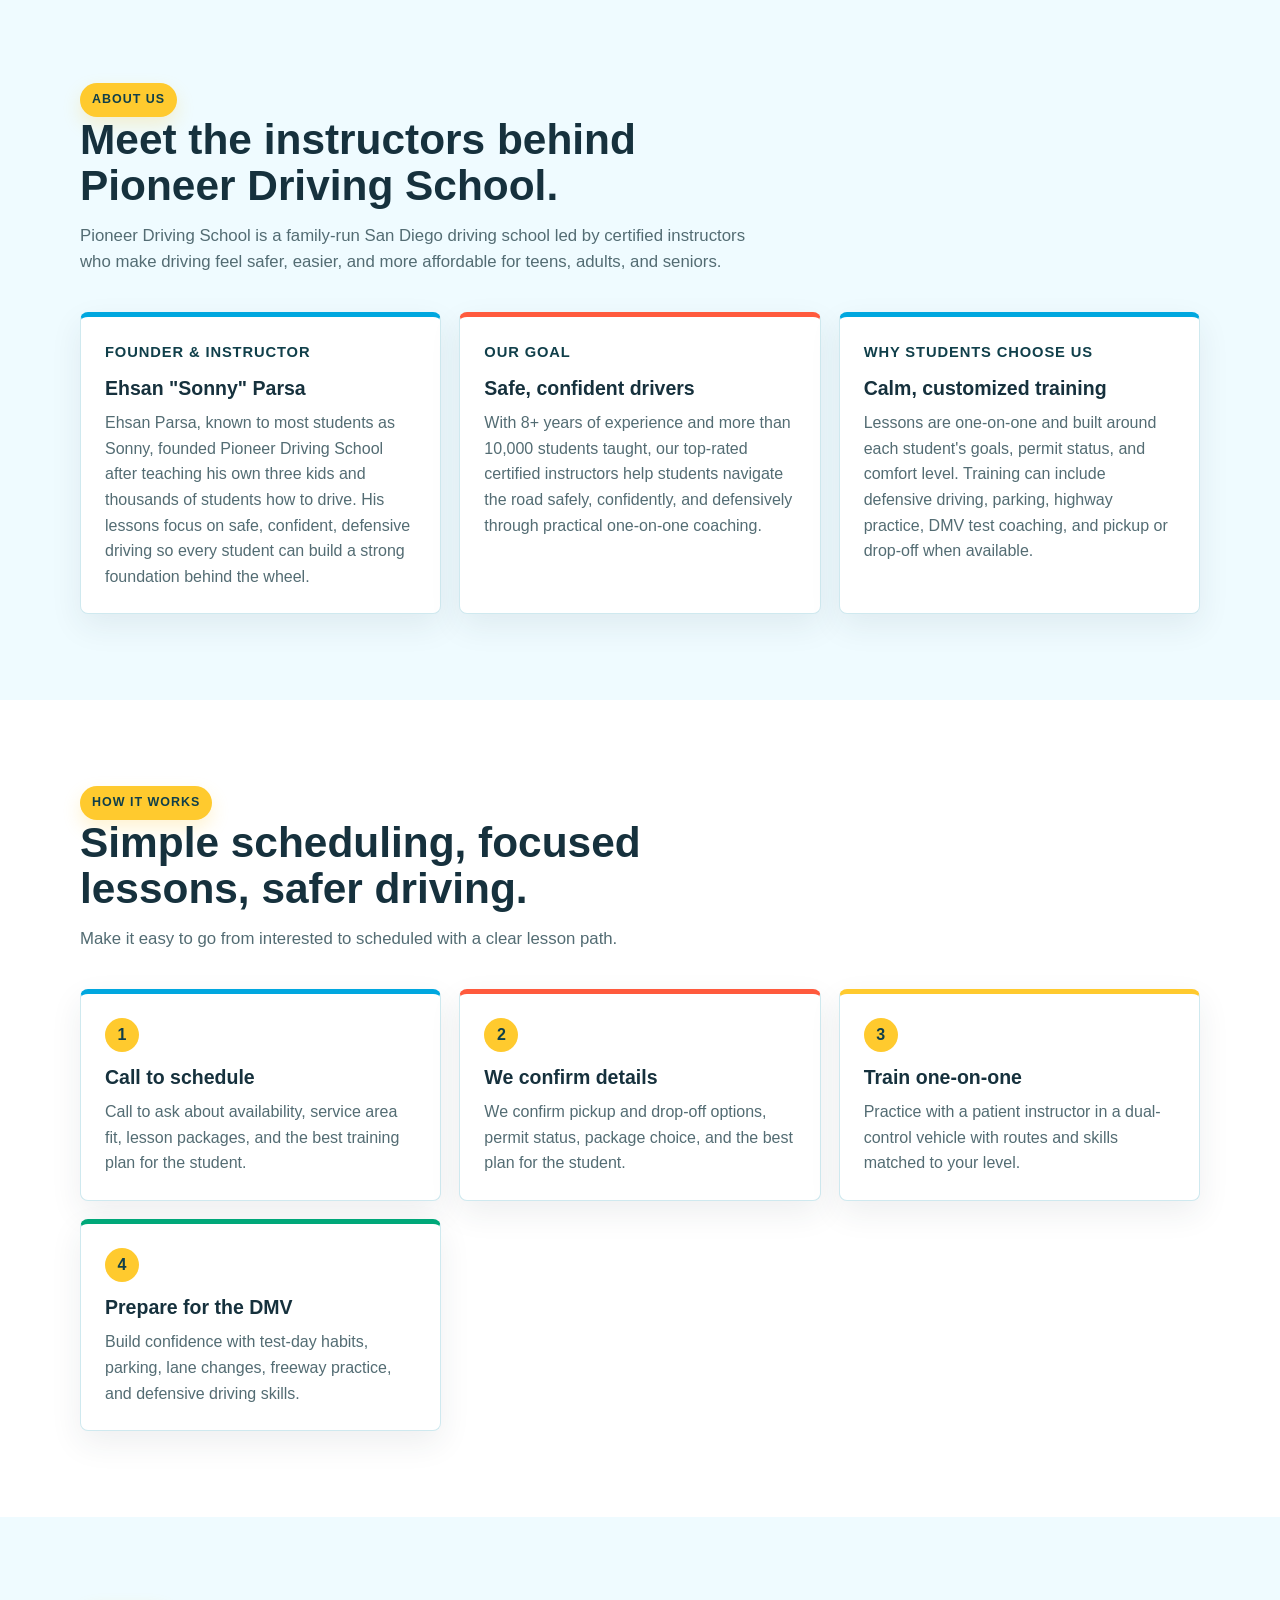
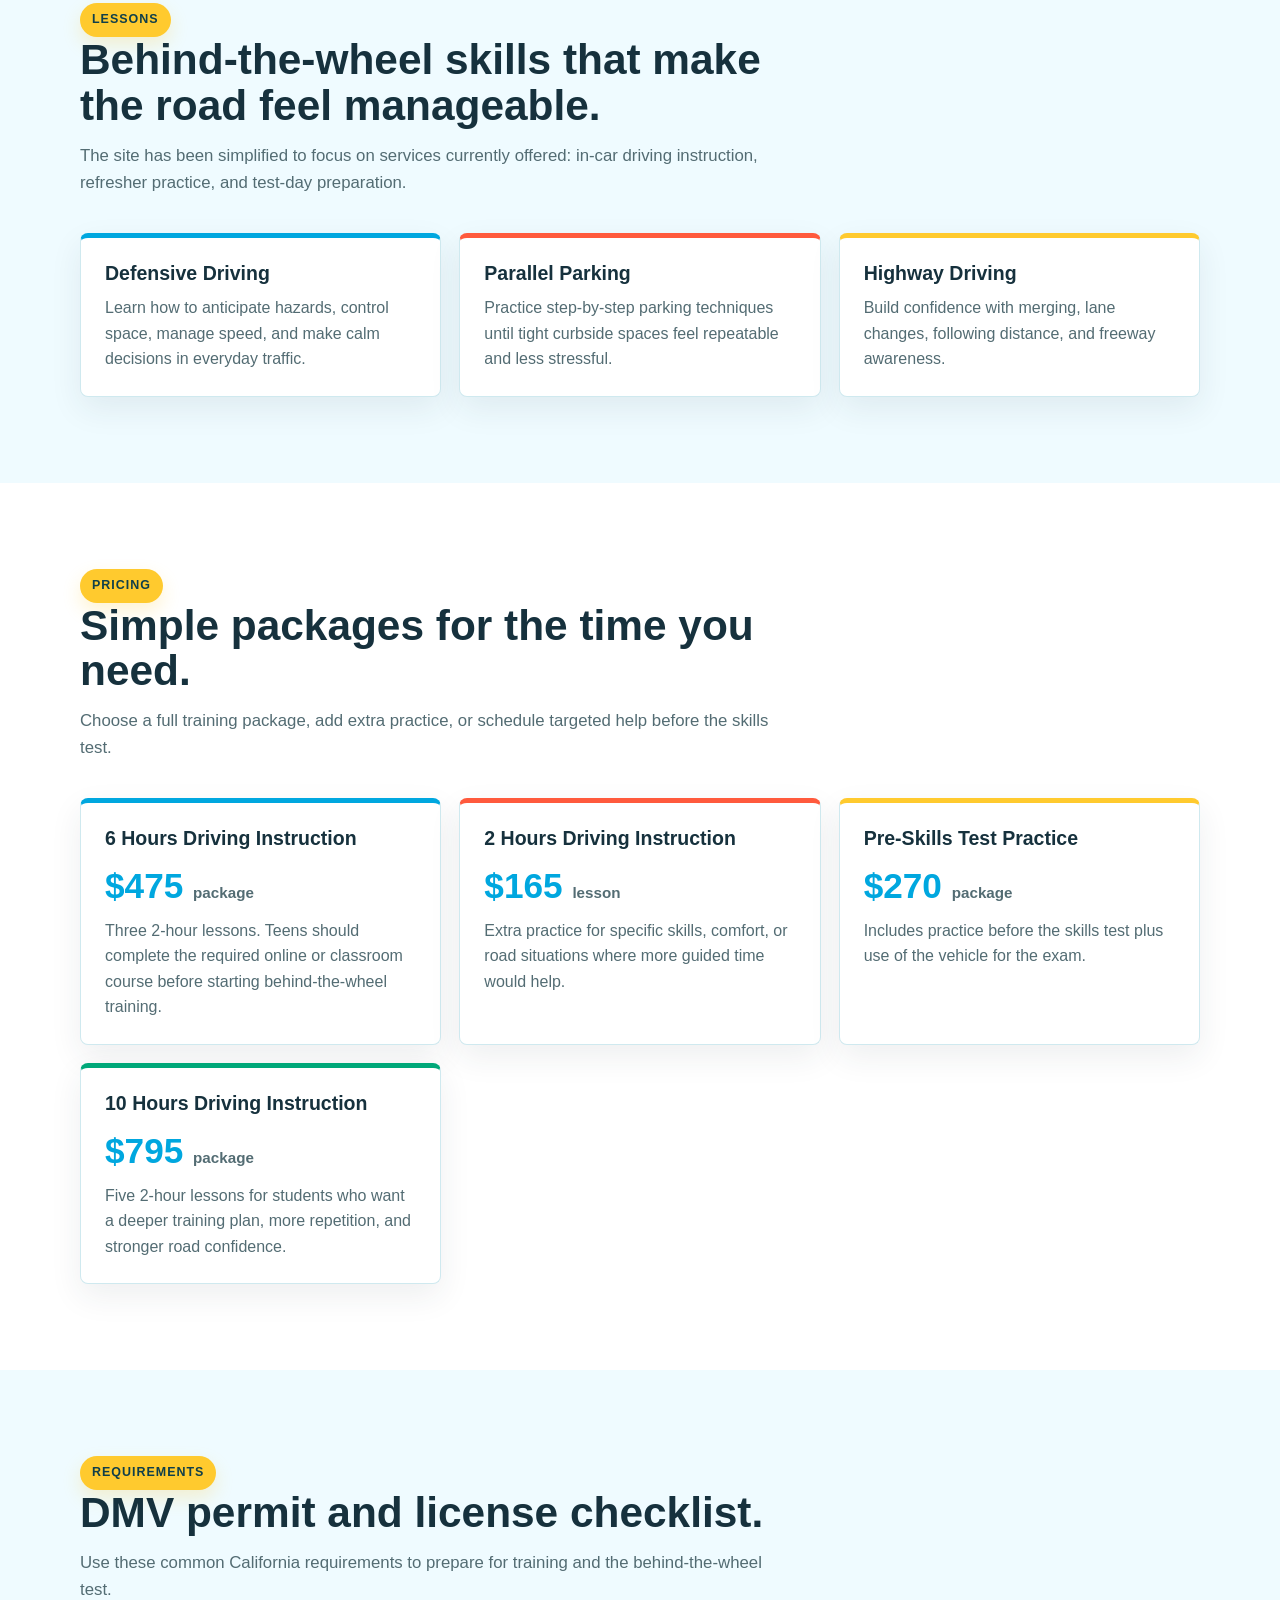
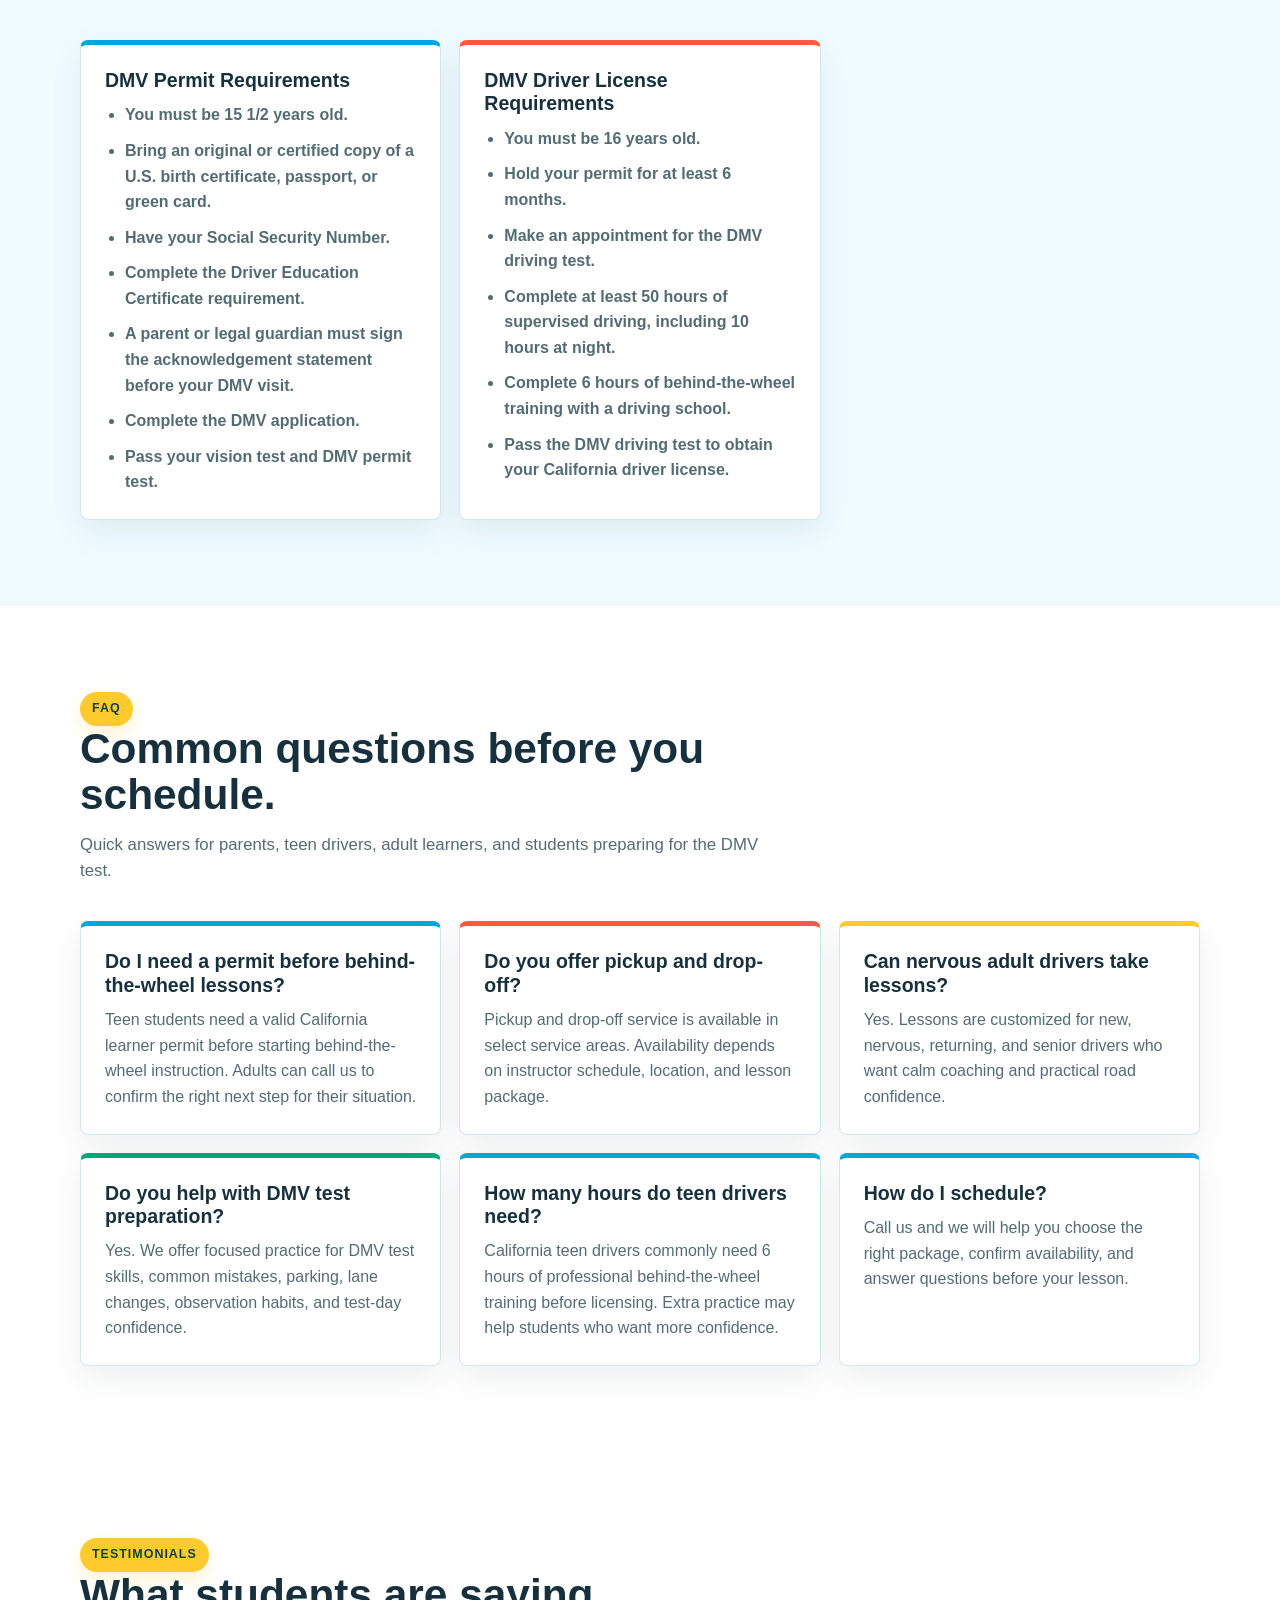
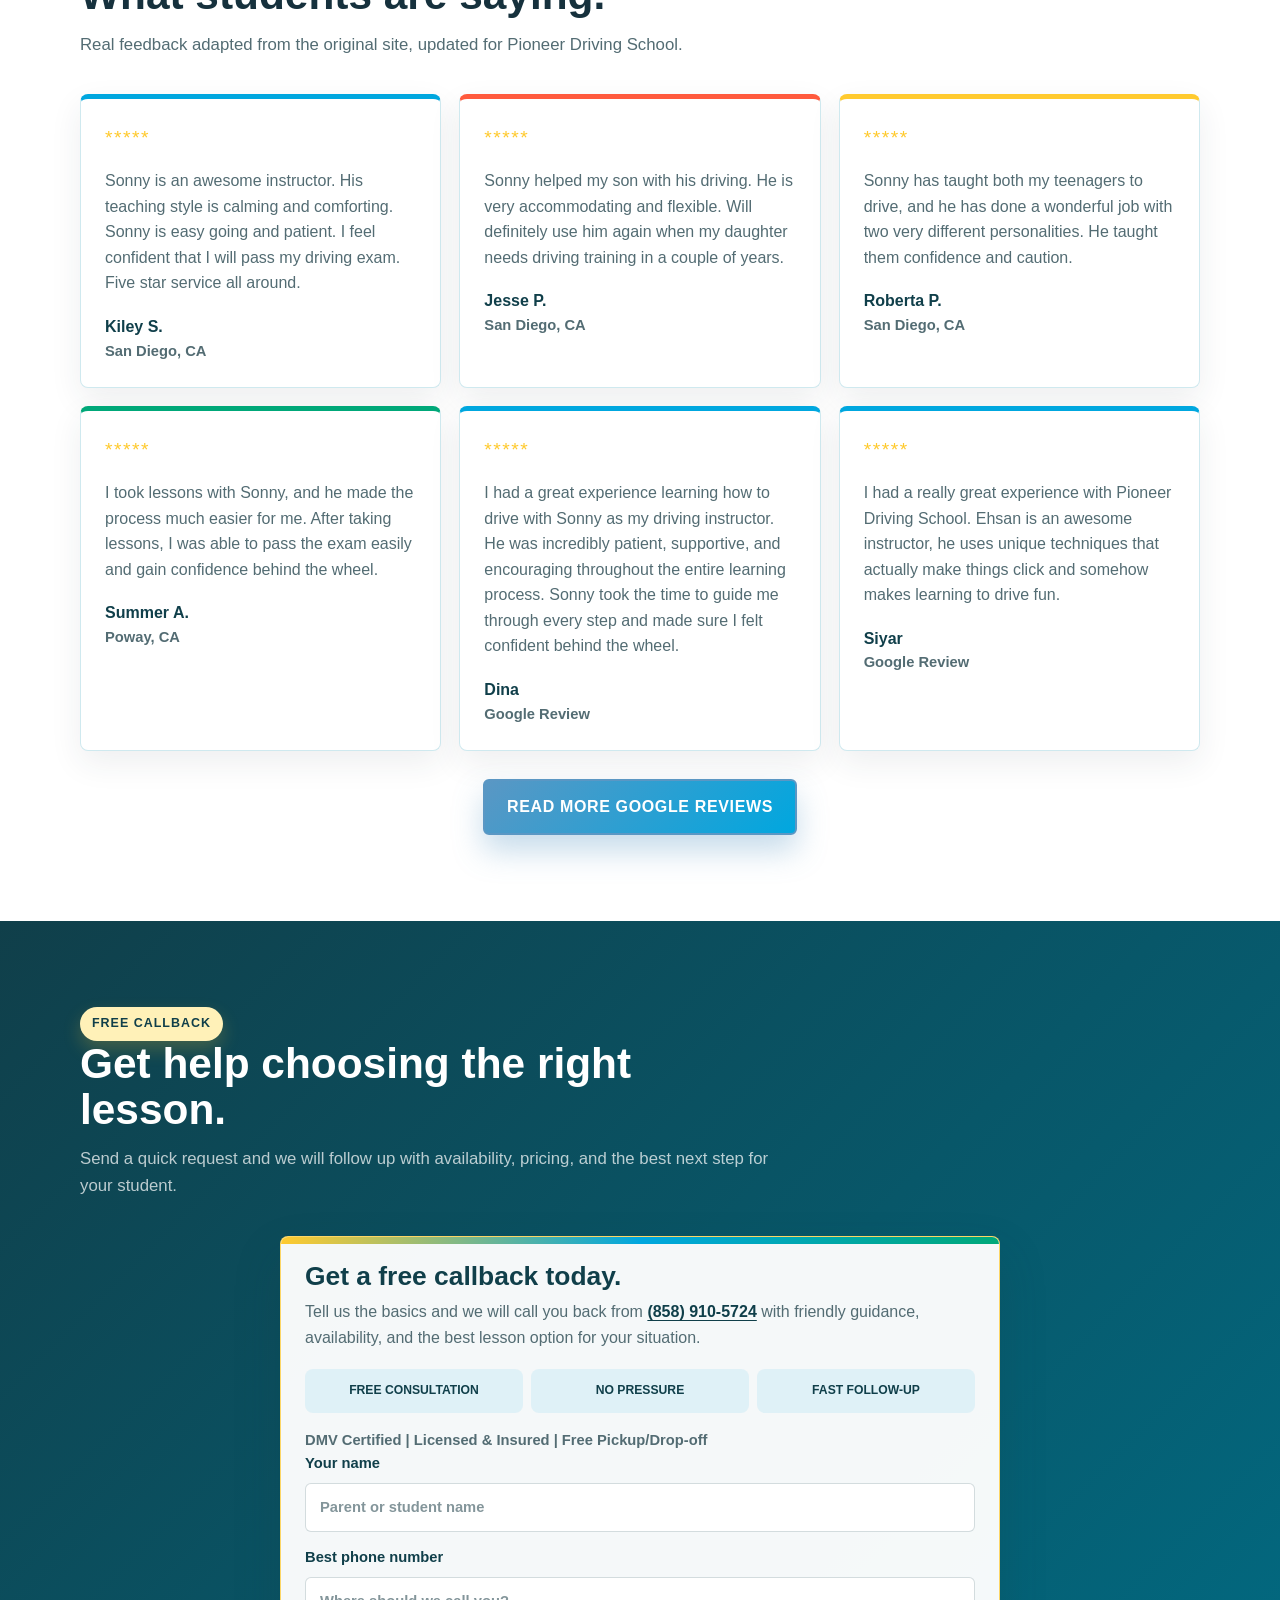
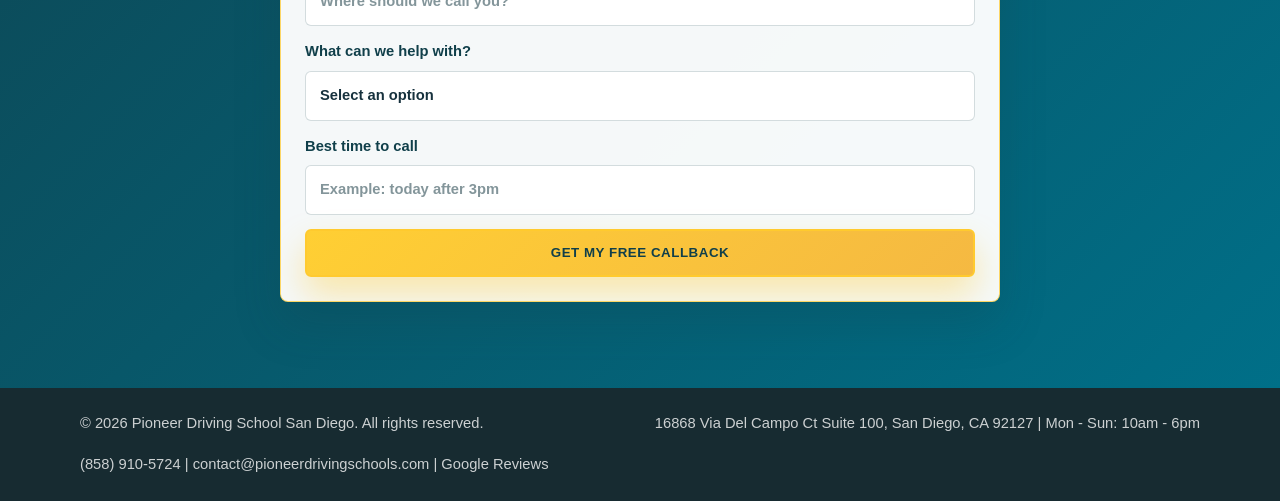
==== commit e936d8b3: "Focus callback section" ====
--- a/index.html
+++ b/index.html
@@ -749,13 +749,14 @@
     }
 
     .section--dark .section__intro p,
-    .section--dark .contact-card p {
+    .section--dark .contact-card:not(.callback-card) p {
       color: rgba(255, 255, 255, .72);
     }
 
     .contact-grid {
       display: grid;
-      grid-template-columns: 1fr 1.2fr;
+      grid-template-columns: minmax(0, 720px);
+      justify-content: center;
       gap: 22px;
       align-items: stretch;
     }
@@ -791,10 +792,6 @@
 
     .callback-card p {
       color: var(--muted);
-    }
-
-    .callback-card a {
-      color: var(--pine);
     }
 
     .callback-benefits {
@@ -831,9 +828,10 @@
       font-weight: 900;
     }
 
-    .contact-list {
-      display: grid;
-      gap: 18px;
+    .callback-card a {
+      color: var(--pine);
+      text-decoration: underline;
+      text-underline-offset: 3px;
     }
 
     form {
@@ -1461,33 +1459,11 @@
     <div class="section--dark" id="contact">
       <section class="section">
         <div class="section__intro">
-          <span class="eyebrow">Contact</span>
-          <h2>Start with a quick call.</h2>
-          <p>Reach Pioneer Driving School directly to ask about availability, lesson fit, and scheduling.</p>
+          <span class="eyebrow">Free Callback</span>
+          <h2>Get help choosing the right lesson.</h2>
+          <p>Send a quick request and we will follow up with availability, pricing, and the best next step for your student.</p>
         </div>
         <div class="contact-grid">
-          <div class="contact-list">
-            <article class="contact-card">
-              <h3>Phone</h3>
-              <p><a href="tel:+18589105724">(858) 910-5724</a></p>
-            </article>
-            <article class="contact-card">
-              <h3>Email</h3>
-              <p><a href="mailto:contact@pioneerdrivingschools.com">contact@pioneerdrivingschools.com</a></p>
-            </article>
-            <article class="contact-card">
-              <h3>Address</h3>
-              <p>16868 Via Del Campo Ct Suite 100, San Diego, CA 92127</p>
-            </article>
-            <article class="contact-card">
-              <h3>Hours</h3>
-              <p>Mon - Sun: 10am - 6pm</p>
-            </article>
-            <article class="contact-card">
-              <h3>Google Reviews</h3>
-              <p><a href="https://maps.app.goo.gl/Azaach6WT7rSJNXm6" target="_blank" rel="noopener">Leave a review on Google</a></p>
-            </article>
-          </div>
           <article class="contact-card callback-card" id="callback">
             <h3>Get a free callback today.</h3>
             <p>Tell us the basics and we will call you back from <a href="tel:+18589105724">(858) 910-5724</a> with friendly guidance, availability, and the best lesson option for your situation.</p>
@@ -1538,7 +1514,7 @@
   <footer class="footer">
     <div class="footer__inner">
       <span>&copy; 2026 Pioneer Driving School San Diego. All rights reserved.</span>
-      <span>16868 Via Del Campo Ct Suite 100, San Diego, CA 92127</span>
+      <span>16868 Via Del Campo Ct Suite 100, San Diego, CA 92127 | Mon - Sun: 10am - 6pm</span>
       <span><a href="tel:+18589105724">(858) 910-5724</a> | <a href="mailto:contact@pioneerdrivingschools.com">contact@pioneerdrivingschools.com</a> | <a href="https://maps.app.goo.gl/Azaach6WT7rSJNXm6" target="_blank" rel="noopener">Google Reviews</a></span>
     </div>
   </footer>
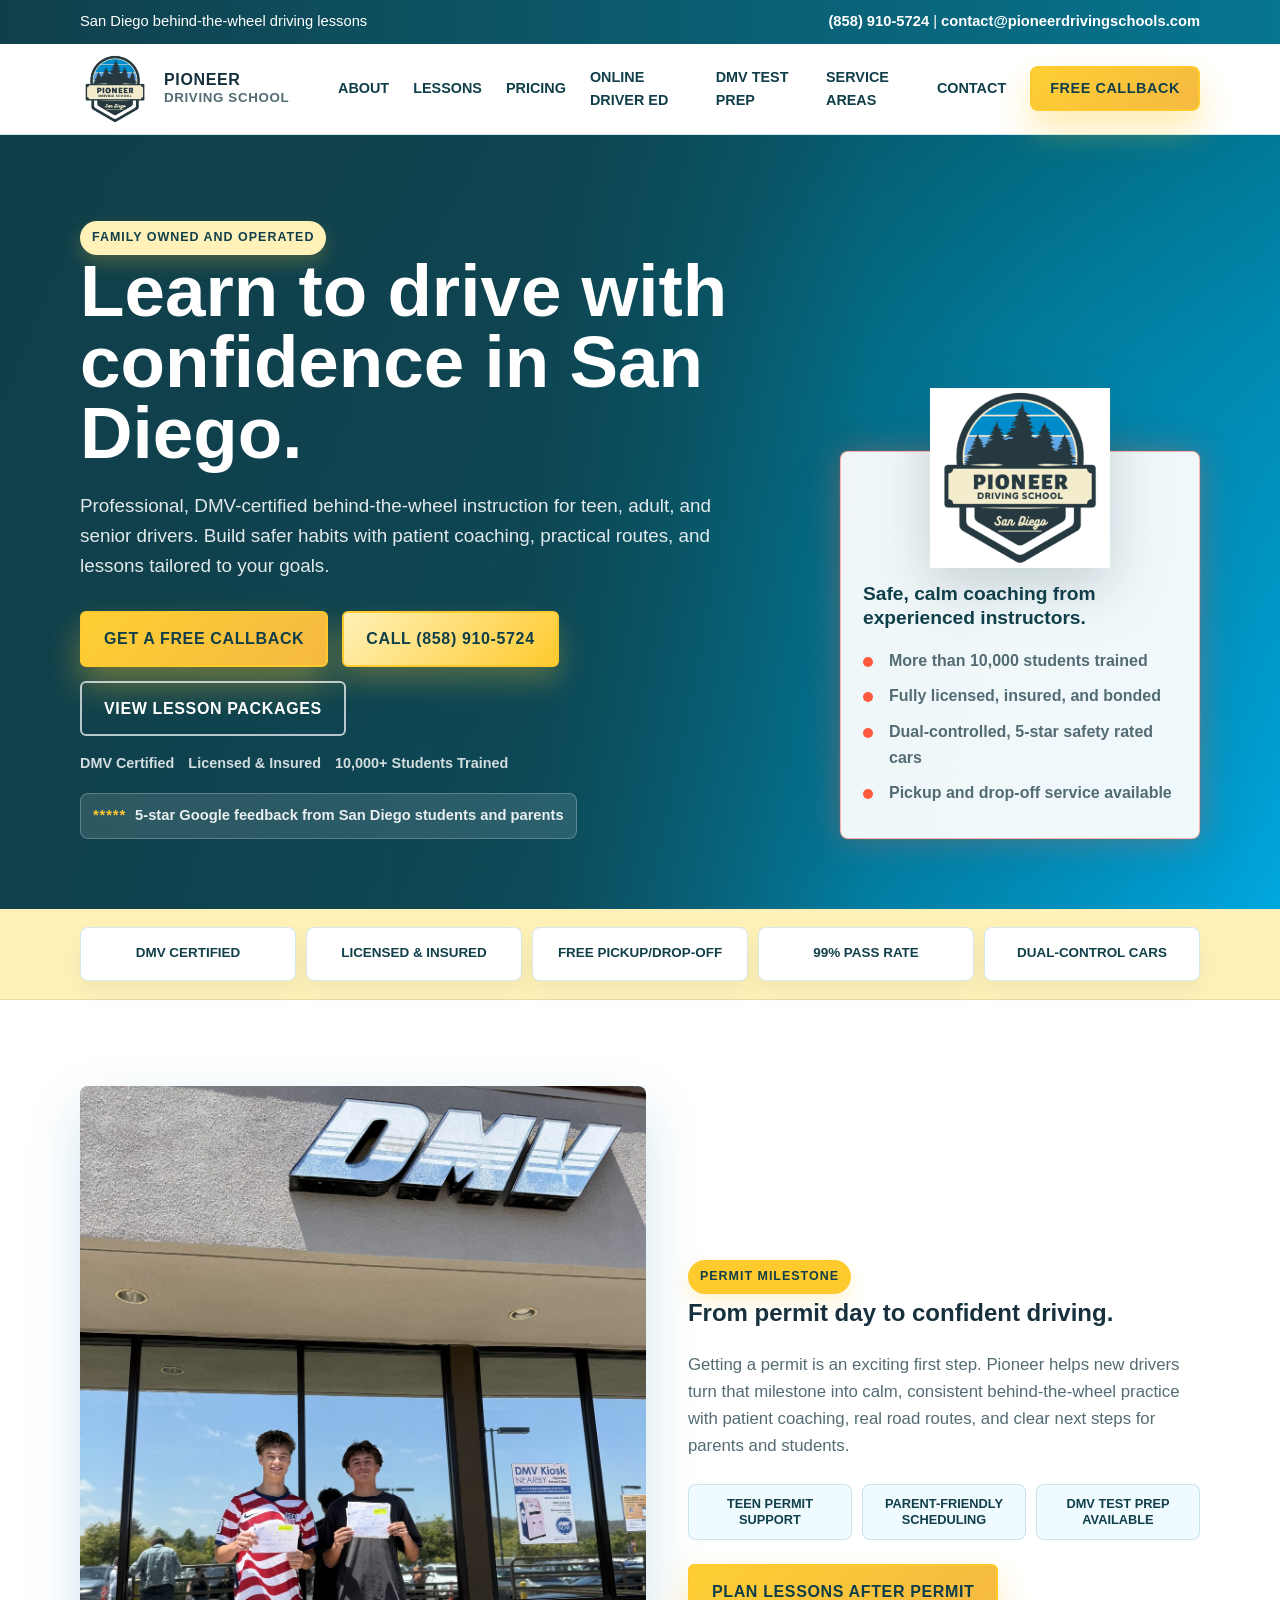
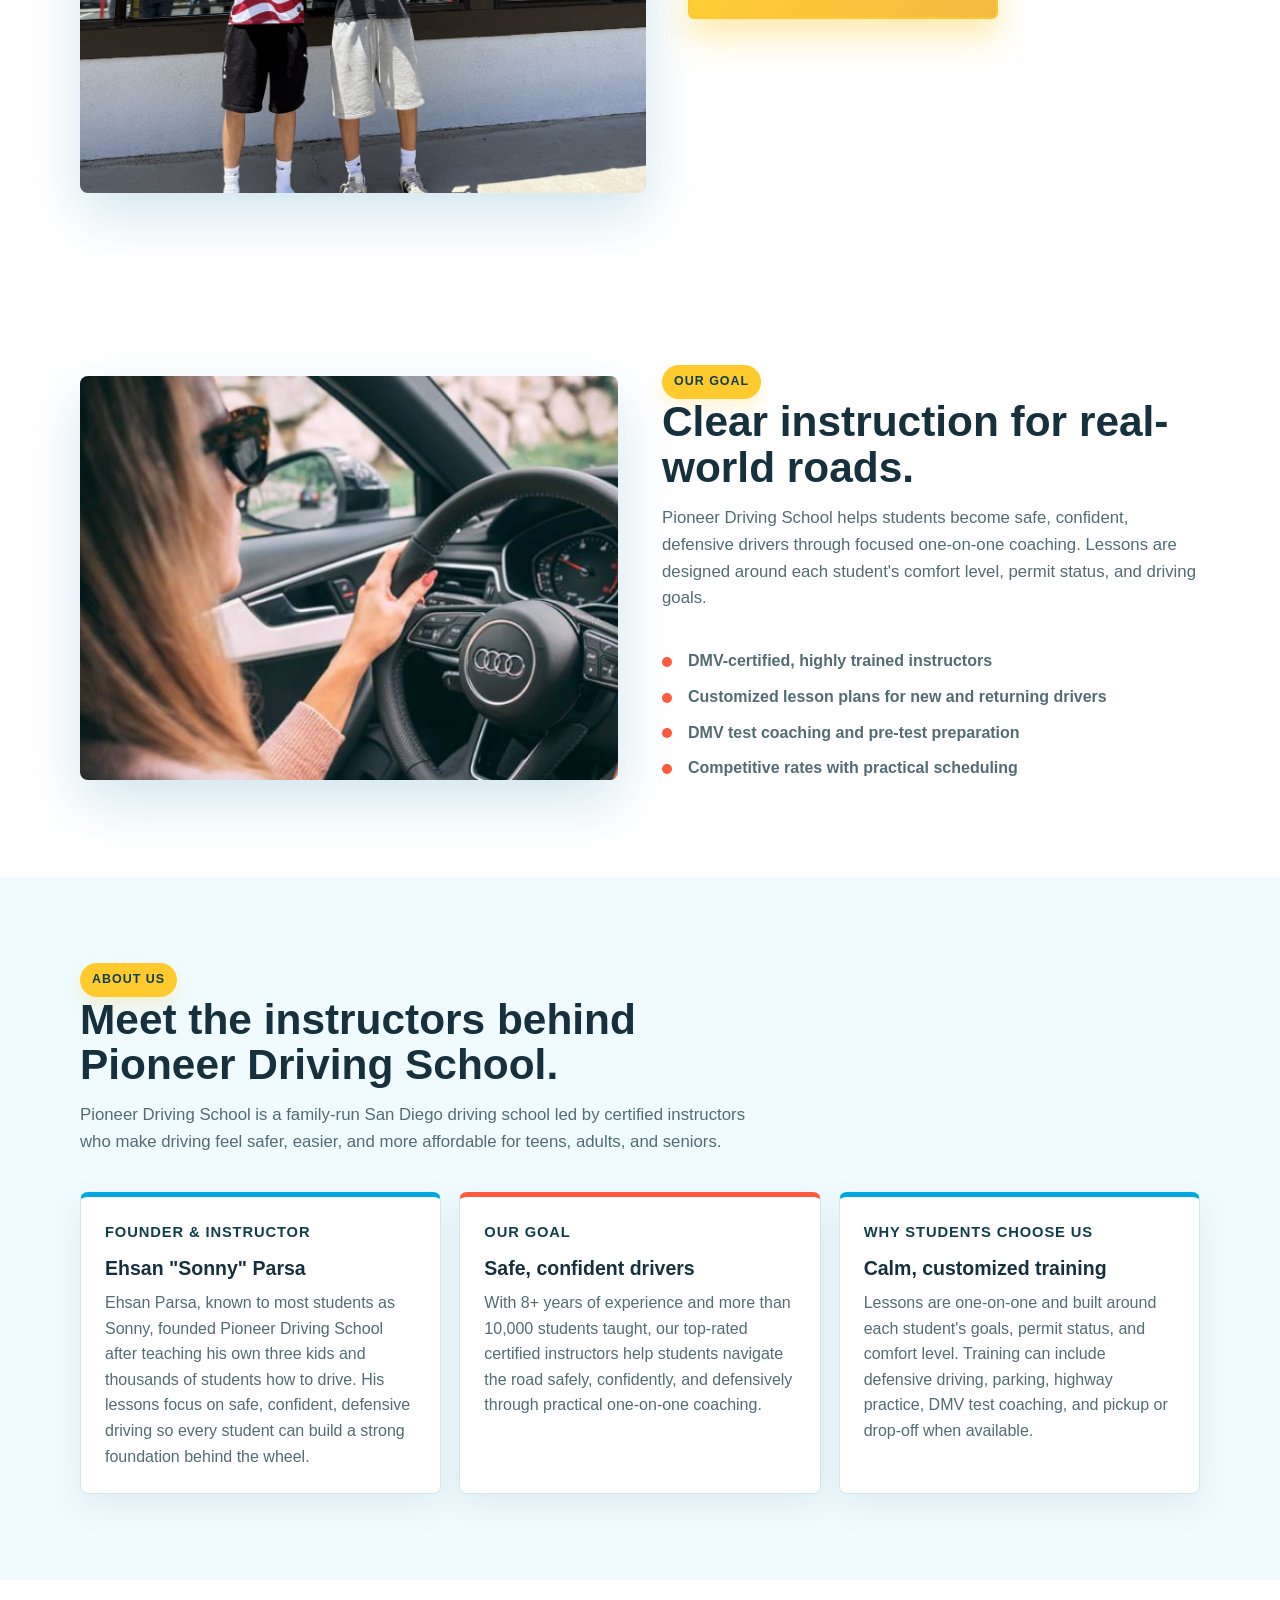
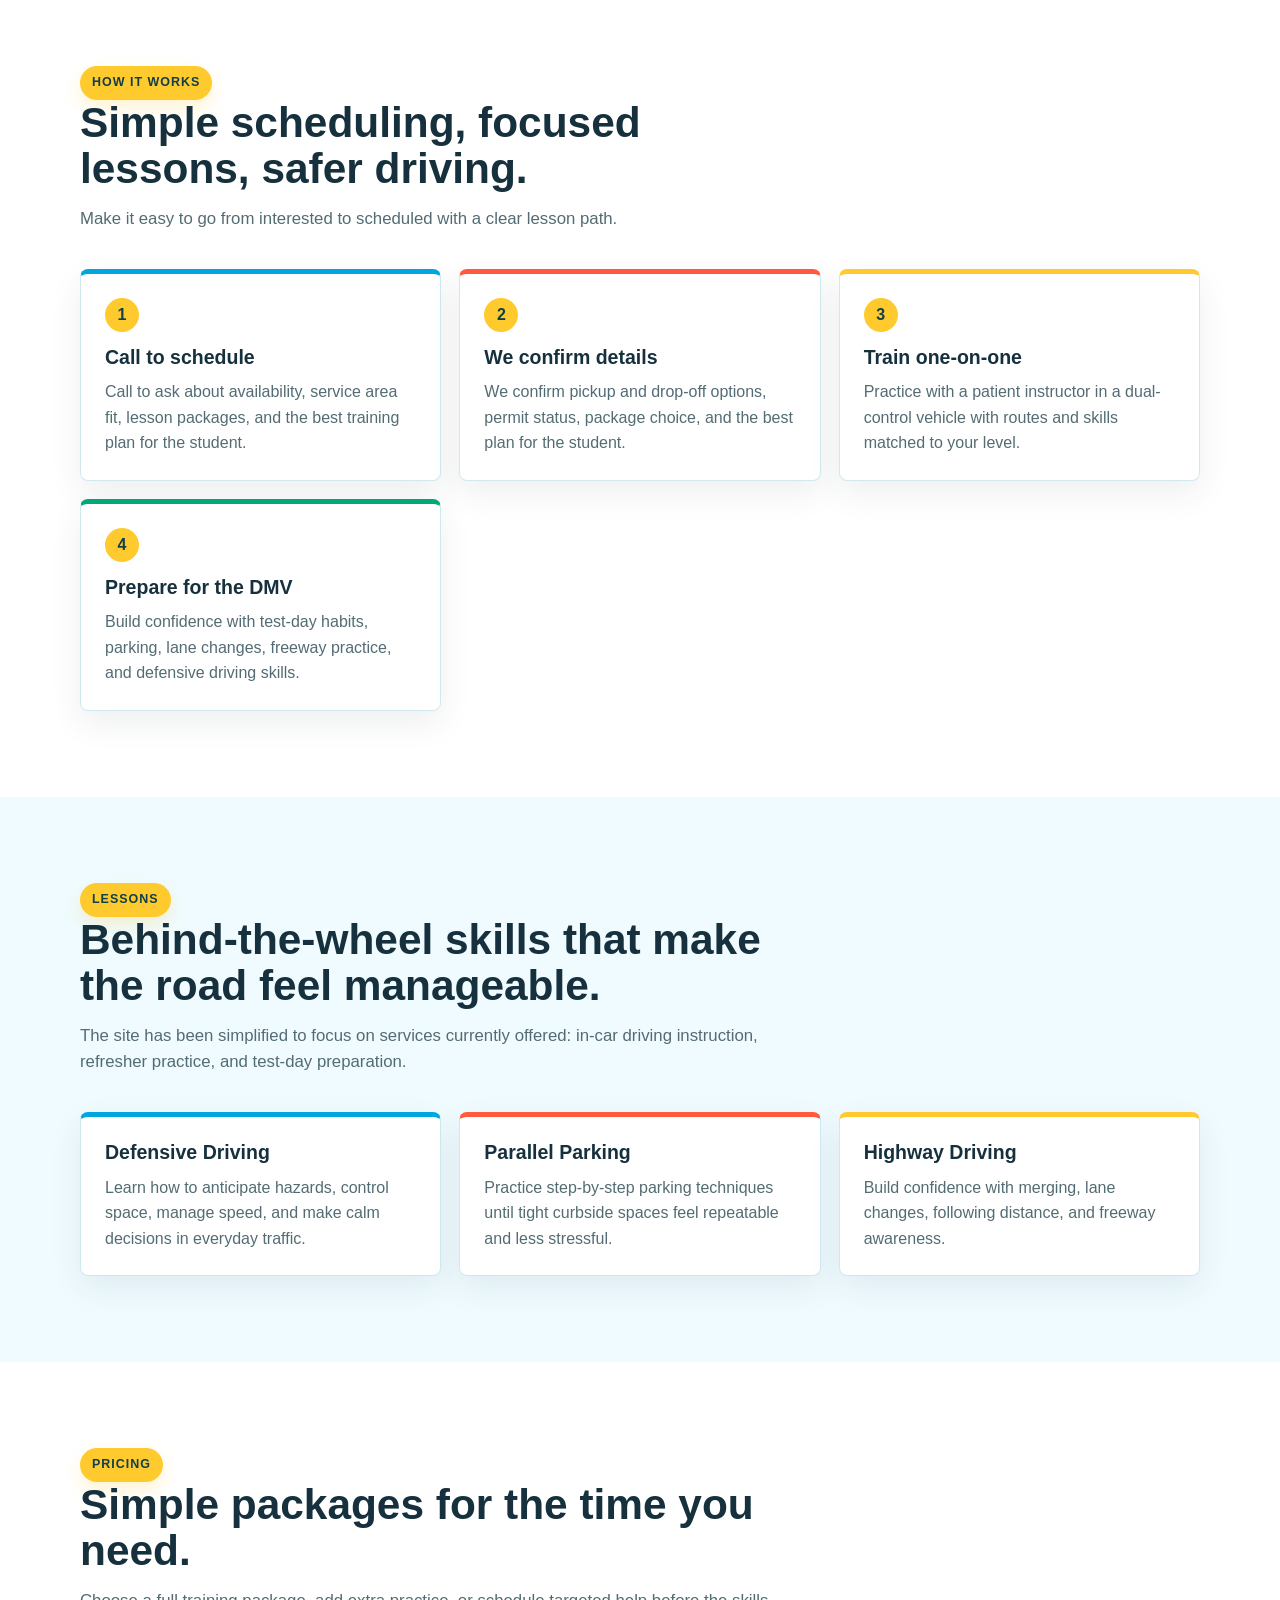
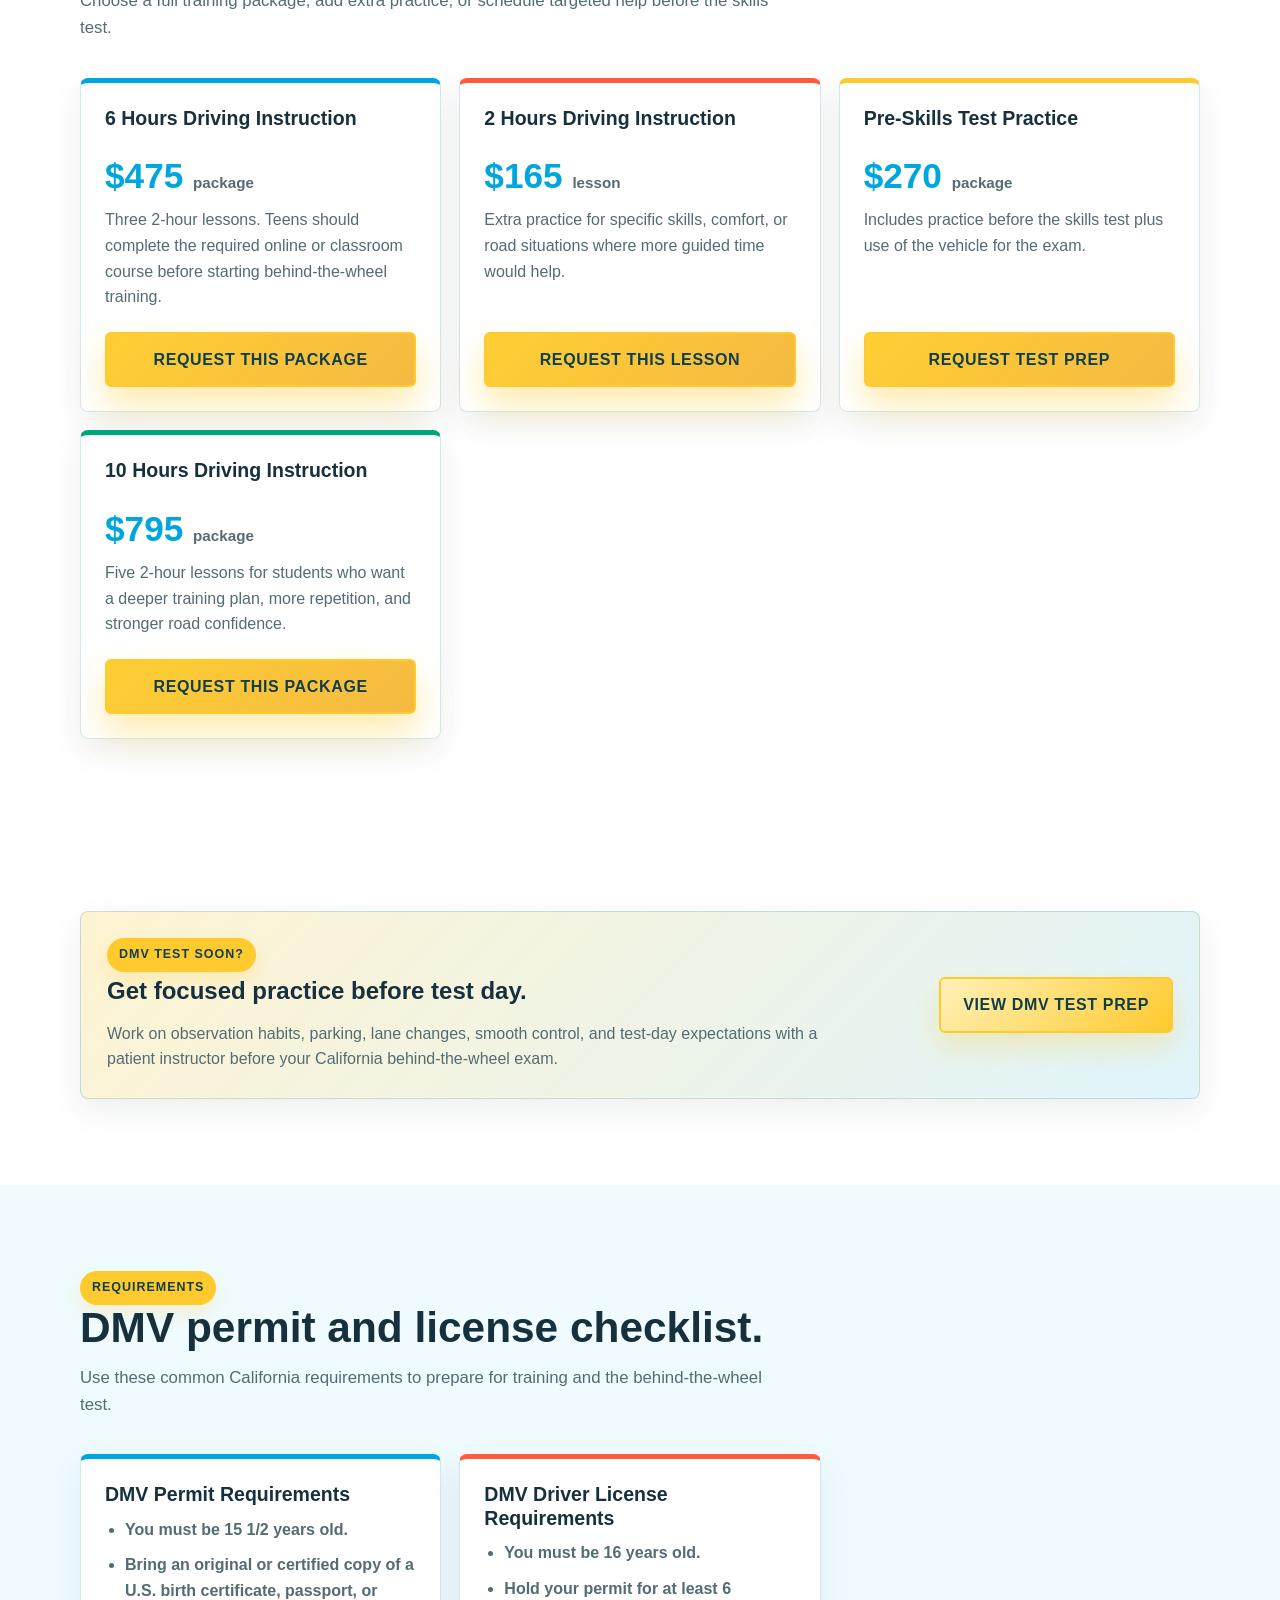
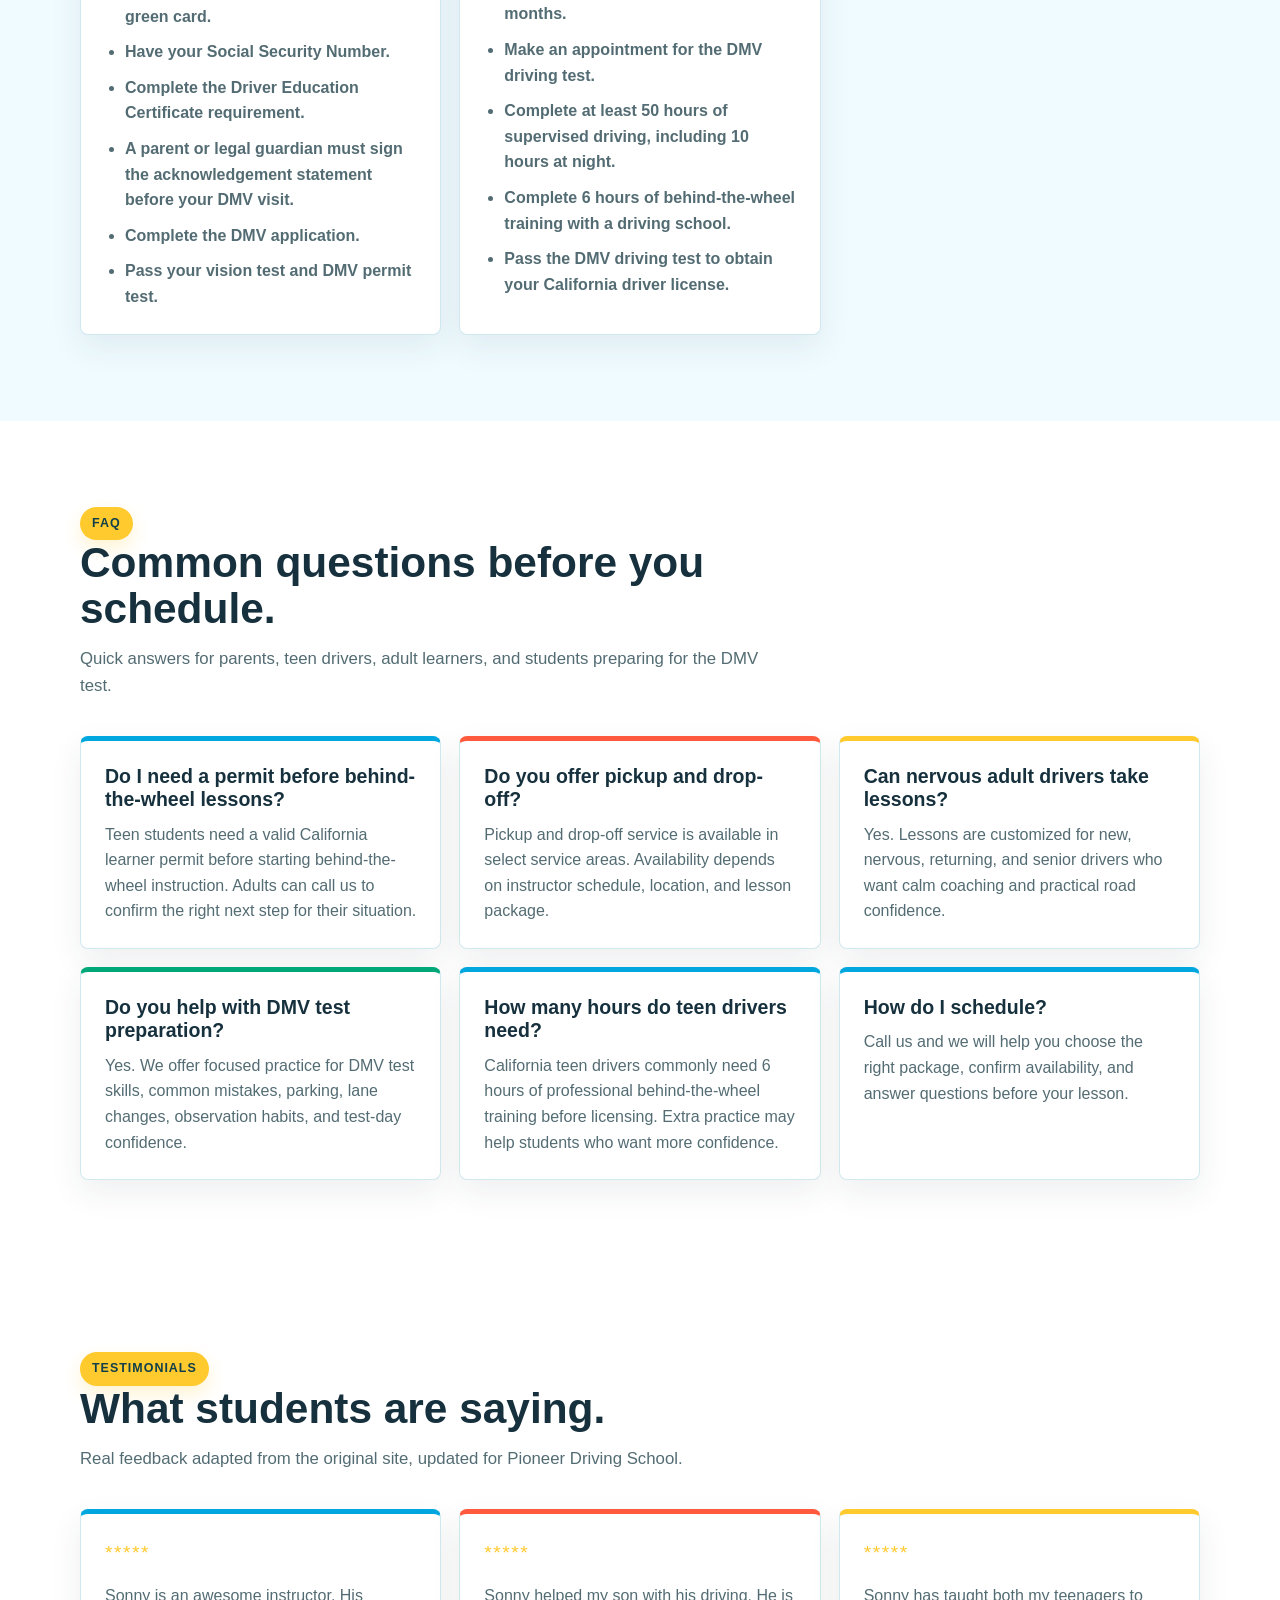
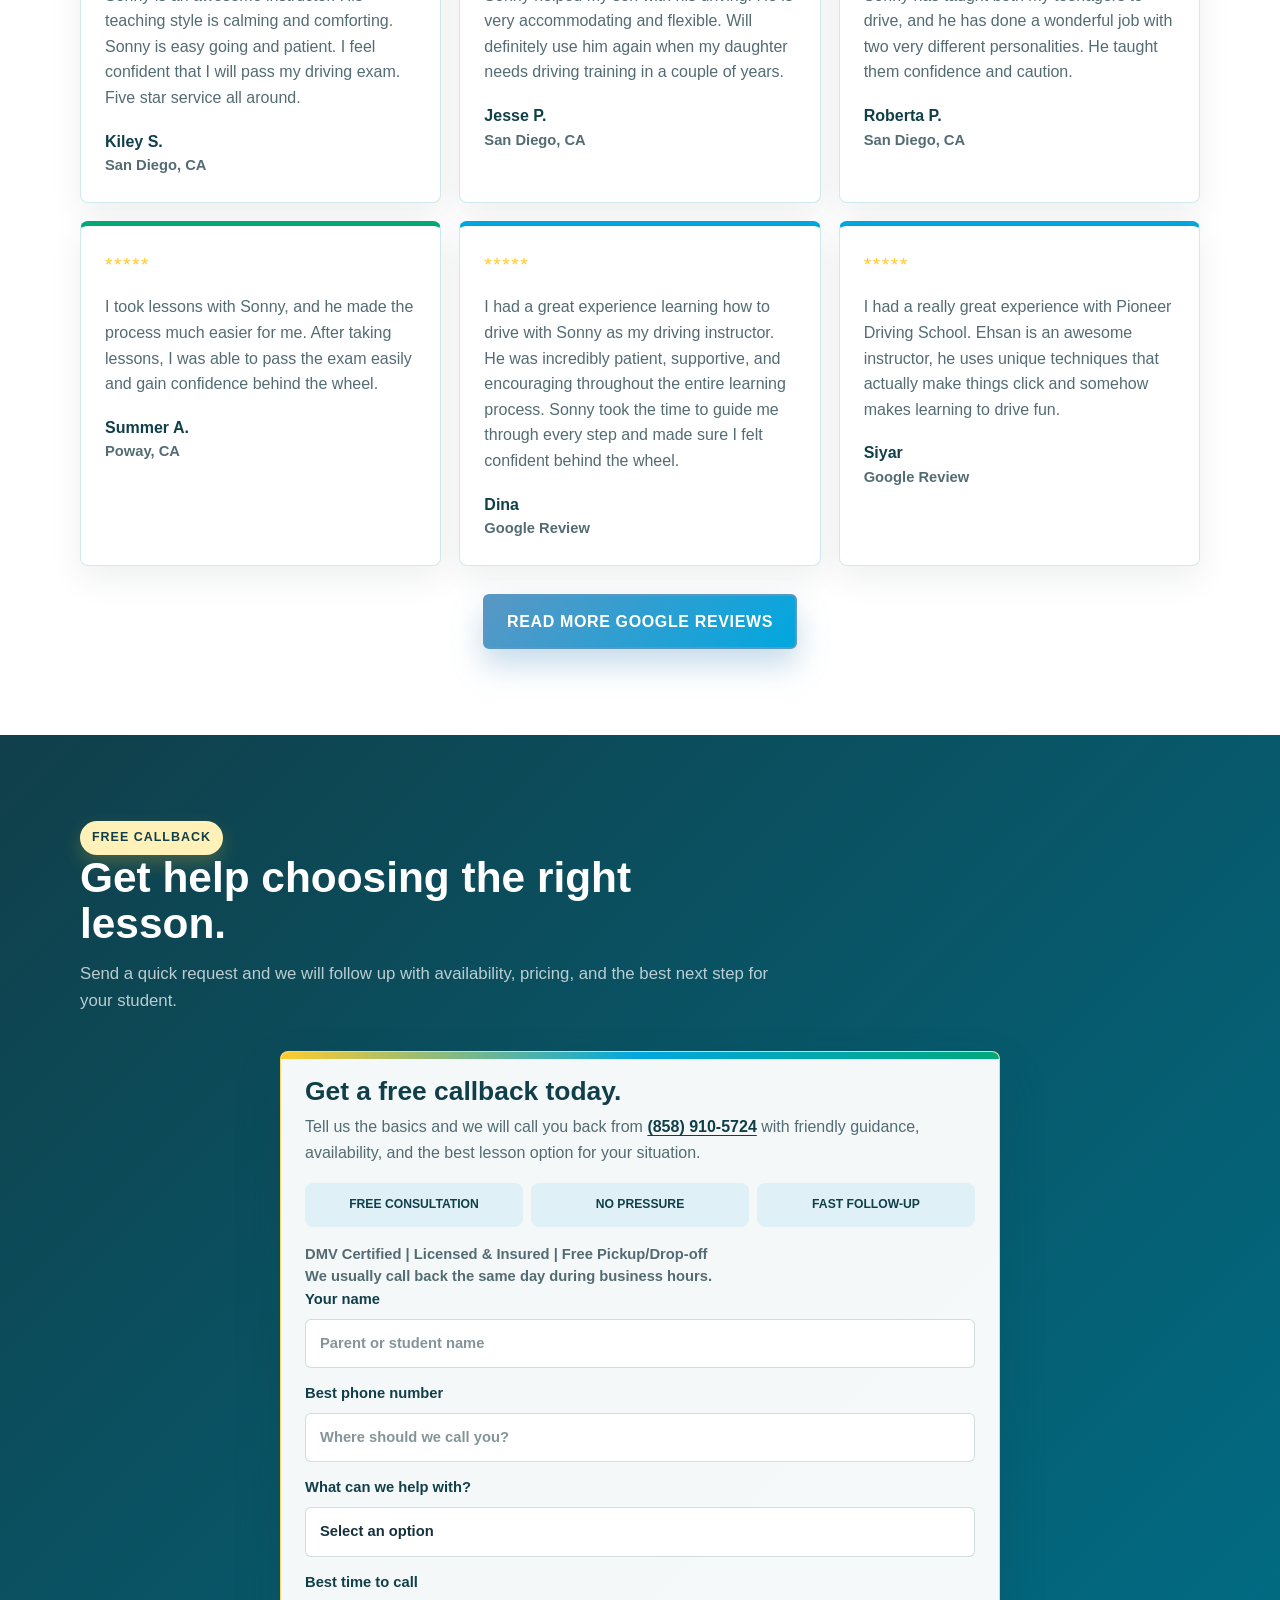
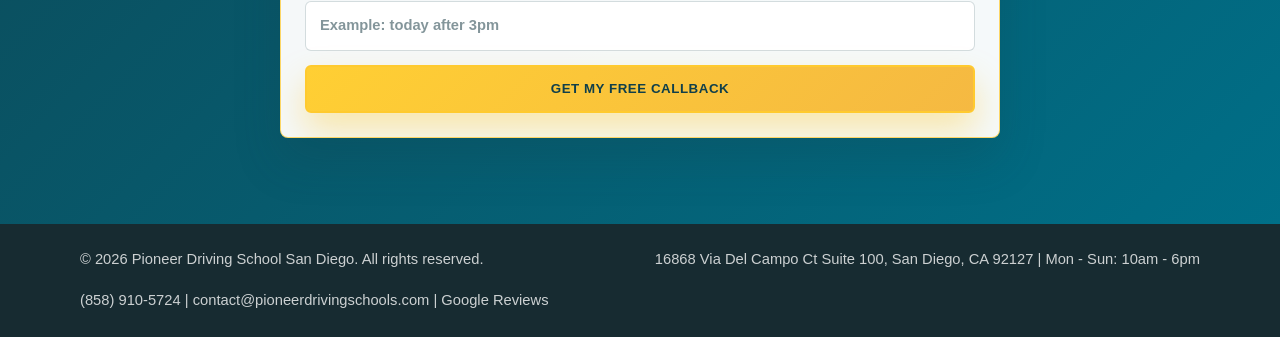
==== commit 660b89f6: "Improve homepage conversion and add permit student photo" ====
--- a/index.html
+++ b/index.html
@@ -76,6 +76,46 @@
       }
     }
   </script>
+  <script type="application/ld+json">
+    {
+      "@context": "https://schema.org",
+      "@type": "FAQPage",
+      "mainEntity": [
+        {
+          "@type": "Question",
+          "name": "Do I need a permit before behind-the-wheel lessons?",
+          "acceptedAnswer": {
+            "@type": "Answer",
+            "text": "Teen students need a valid California learner permit before starting behind-the-wheel instruction. Adults can call Pioneer Driving School to confirm the right next step for their situation."
+          }
+        },
+        {
+          "@type": "Question",
+          "name": "Do you offer pickup and drop-off?",
+          "acceptedAnswer": {
+            "@type": "Answer",
+            "text": "Pickup and drop-off service is available in select service areas. Availability depends on instructor schedule, location, and lesson package."
+          }
+        },
+        {
+          "@type": "Question",
+          "name": "Can nervous adult drivers take lessons?",
+          "acceptedAnswer": {
+            "@type": "Answer",
+            "text": "Yes. Lessons are customized for new, nervous, returning, and senior drivers who want calm coaching and practical road confidence."
+          }
+        },
+        {
+          "@type": "Question",
+          "name": "Do you help with DMV test preparation?",
+          "acceptedAnswer": {
+            "@type": "Answer",
+            "text": "Yes. Pioneer Driving School offers focused practice for DMV test skills, common mistakes, parking, lane changes, observation habits, and test-day confidence."
+          }
+        }
+      ]
+    }
+  </script>
   <style>
     :root {
       --ink: #16313d;
@@ -420,6 +460,28 @@
       color: rgba(255, 255, 255, .82);
       font-size: .9rem;
       font-weight: 800;
+    }
+
+    .hero-review {
+      display: inline-flex;
+      flex-wrap: wrap;
+      align-items: center;
+      gap: 9px;
+      width: fit-content;
+      margin-top: 18px;
+      padding: 10px 12px;
+      border: 1px solid rgba(255, 255, 255, .24);
+      border-radius: 8px;
+      background: rgba(255, 255, 255, .12);
+      color: rgba(255, 255, 255, .9);
+      font-size: .92rem;
+      font-weight: 800;
+      backdrop-filter: blur(8px);
+    }
+
+    .hero-review__stars {
+      color: var(--gold);
+      letter-spacing: .06em;
     }
 
     .hero-card {
@@ -507,6 +569,60 @@
       box-shadow: 0 10px 22px rgba(16, 63, 74, .06);
     }
 
+    .permit-success {
+      background: var(--white);
+    }
+
+    .permit-success__inner {
+      display: grid;
+      grid-template-columns: minmax(0, 1.05fr) minmax(320px, .95fr);
+      gap: 42px;
+      align-items: center;
+    }
+
+    .permit-success__photo {
+      overflow: hidden;
+      border-radius: 8px;
+      box-shadow: var(--shadow);
+      background: var(--line);
+    }
+
+    .permit-success__photo img {
+      width: 100%;
+      aspect-ratio: 4 / 5;
+      object-fit: cover;
+      object-position: center 42%;
+    }
+
+    .permit-success__copy p {
+      color: var(--muted);
+      font-size: 1.05rem;
+    }
+
+    .permit-success__stats {
+      display: grid;
+      grid-template-columns: repeat(3, minmax(0, 1fr));
+      gap: 10px;
+      margin: 24px 0;
+    }
+
+    .permit-success__stats span {
+      display: flex;
+      min-height: 56px;
+      align-items: center;
+      justify-content: center;
+      padding: 10px;
+      border: 1px solid rgba(0, 111, 136, .16);
+      border-radius: 8px;
+      background: var(--soft);
+      color: var(--pine);
+      font-size: .8rem;
+      font-weight: 900;
+      line-height: 1.25;
+      text-align: center;
+      text-transform: uppercase;
+    }
+
     .section {
       padding: 86px 0;
     }
@@ -741,6 +857,45 @@
       font-weight: 800;
     }
 
+    .price-card {
+      display: flex;
+      min-height: 100%;
+      flex-direction: column;
+    }
+
+    .price-card p {
+      margin-bottom: 22px;
+    }
+
+    .price-card .button {
+      width: 100%;
+      margin-top: auto;
+    }
+
+    .dmv-callout {
+      display: grid;
+      grid-template-columns: 1.1fr auto;
+      gap: 22px;
+      align-items: center;
+      padding: 26px;
+      border: 1px solid rgba(0, 111, 136, .18);
+      border-radius: 8px;
+      background:
+        linear-gradient(135deg, rgba(255, 202, 46, .22), rgba(0, 167, 223, .12)),
+        var(--white);
+      box-shadow: 0 12px 32px rgba(32, 53, 59, .08);
+    }
+
+    .dmv-callout h2 {
+      margin-bottom: 10px;
+    }
+
+    .dmv-callout p {
+      max-width: 760px;
+      color: var(--muted);
+      margin-bottom: 0;
+    }
+
     .section--dark {
       width: 100%;
       max-width: none;
@@ -932,7 +1087,9 @@
 
       .hero__inner,
       .split,
-      .contact-grid {
+      .contact-grid,
+      .permit-success__inner,
+      .dmv-callout {
         grid-template-columns: 1fr;
       }
 
@@ -970,6 +1127,11 @@
       .trust-bar__inner {
         grid-template-columns: repeat(3, minmax(0, 1fr));
       }
+
+      .permit-success__photo img {
+        aspect-ratio: 16 / 13;
+        object-position: center 48%;
+      }
     }
 
     @media (max-width: 620px) {
@@ -1025,6 +1187,10 @@
 
       .trust-bar__item:last-child {
         grid-column: 1 / -1;
+      }
+
+      .permit-success__stats {
+        grid-template-columns: 1fr;
       }
 
       .section__intro h2 {
@@ -1188,6 +1354,10 @@
             <span>Licensed &amp; Insured</span>
             <span>10,000+ Students Trained</span>
           </div>
+          <div class="hero-review" aria-label="Google review highlight">
+            <span class="hero-review__stars">*****</span>
+            <span>5-star Google feedback from San Diego students and parents</span>
+          </div>
         </div>
         <aside class="hero-card" aria-label="Pioneer highlights">
           <img src="pioneer-logo.png" alt="">
@@ -1209,6 +1379,25 @@
         <div class="trust-bar__item">Free Pickup/Drop-off</div>
         <div class="trust-bar__item">99% Pass Rate</div>
         <div class="trust-bar__item">Dual-Control Cars</div>
+      </div>
+    </section>
+
+    <section class="section permit-success" aria-label="Student permit success">
+      <div class="permit-success__inner">
+        <div class="permit-success__photo">
+          <img src="permit-students.jpg" alt="Two Pioneer Driving School students holding California driving permits outside the DMV">
+        </div>
+        <div class="permit-success__copy">
+          <span class="eyebrow">Permit Milestone</span>
+          <h2>From permit day to confident driving.</h2>
+          <p>Getting a permit is an exciting first step. Pioneer helps new drivers turn that milestone into calm, consistent behind-the-wheel practice with patient coaching, real road routes, and clear next steps for parents and students.</p>
+          <div class="permit-success__stats" aria-label="Permit student support highlights">
+            <span>Teen permit support</span>
+            <span>Parent-friendly scheduling</span>
+            <span>DMV test prep available</span>
+          </div>
+          <a class="button button--callback" href="#callback">Plan Lessons After Permit</a>
+        </div>
       </div>
     </section>
 
@@ -1319,22 +1508,37 @@
           <h3>6 Hours Driving Instruction</h3>
           <div class="price">$475 <small>package</small></div>
           <p>Three 2-hour lessons. Teens should complete the required online or classroom course before starting behind-the-wheel training.</p>
+          <a class="button button--callback" href="#callback">Request This Package</a>
         </article>
         <article class="price-card">
           <h3>2 Hours Driving Instruction</h3>
           <div class="price">$165 <small>lesson</small></div>
           <p>Extra practice for specific skills, comfort, or road situations where more guided time would help.</p>
+          <a class="button button--callback" href="#callback">Request This Lesson</a>
         </article>
         <article class="price-card">
           <h3>Pre-Skills Test Practice</h3>
           <div class="price">$270 <small>package</small></div>
           <p>Includes practice before the skills test plus use of the vehicle for the exam.</p>
+          <a class="button button--callback" href="#callback">Request Test Prep</a>
         </article>
         <article class="price-card">
           <h3>10 Hours Driving Instruction</h3>
           <div class="price">$795 <small>package</small></div>
           <p>Five 2-hour lessons for students who want a deeper training plan, more repetition, and stronger road confidence.</p>
-        </article>
+          <a class="button button--callback" href="#callback">Request This Package</a>
+        </article>
+      </div>
+    </section>
+
+    <section class="section">
+      <div class="dmv-callout">
+        <div>
+          <span class="eyebrow">DMV Test Soon?</span>
+          <h2>Get focused practice before test day.</h2>
+          <p>Work on observation habits, parking, lane changes, smooth control, and test-day expectations with a patient instructor before your California behind-the-wheel exam.</p>
+        </div>
+        <a class="button button--call" href="dmv-test-prep.html">View DMV Test Prep</a>
       </div>
     </section>
 
@@ -1473,6 +1677,7 @@
               <span>Fast follow-up</span>
             </div>
             <p class="callback-trust">DMV Certified | Licensed &amp; Insured | Free Pickup/Drop-off</p>
+            <p class="callback-trust">We usually call back the same day during business hours.</p>
             <form name="callback-request" method="POST" data-netlify="true" netlify-honeypot="bot-field">
               <input type="hidden" name="form-name" value="callback-request">
               <input type="hidden" name="notification_email" value="contact@pioneerdrivingschools.com">
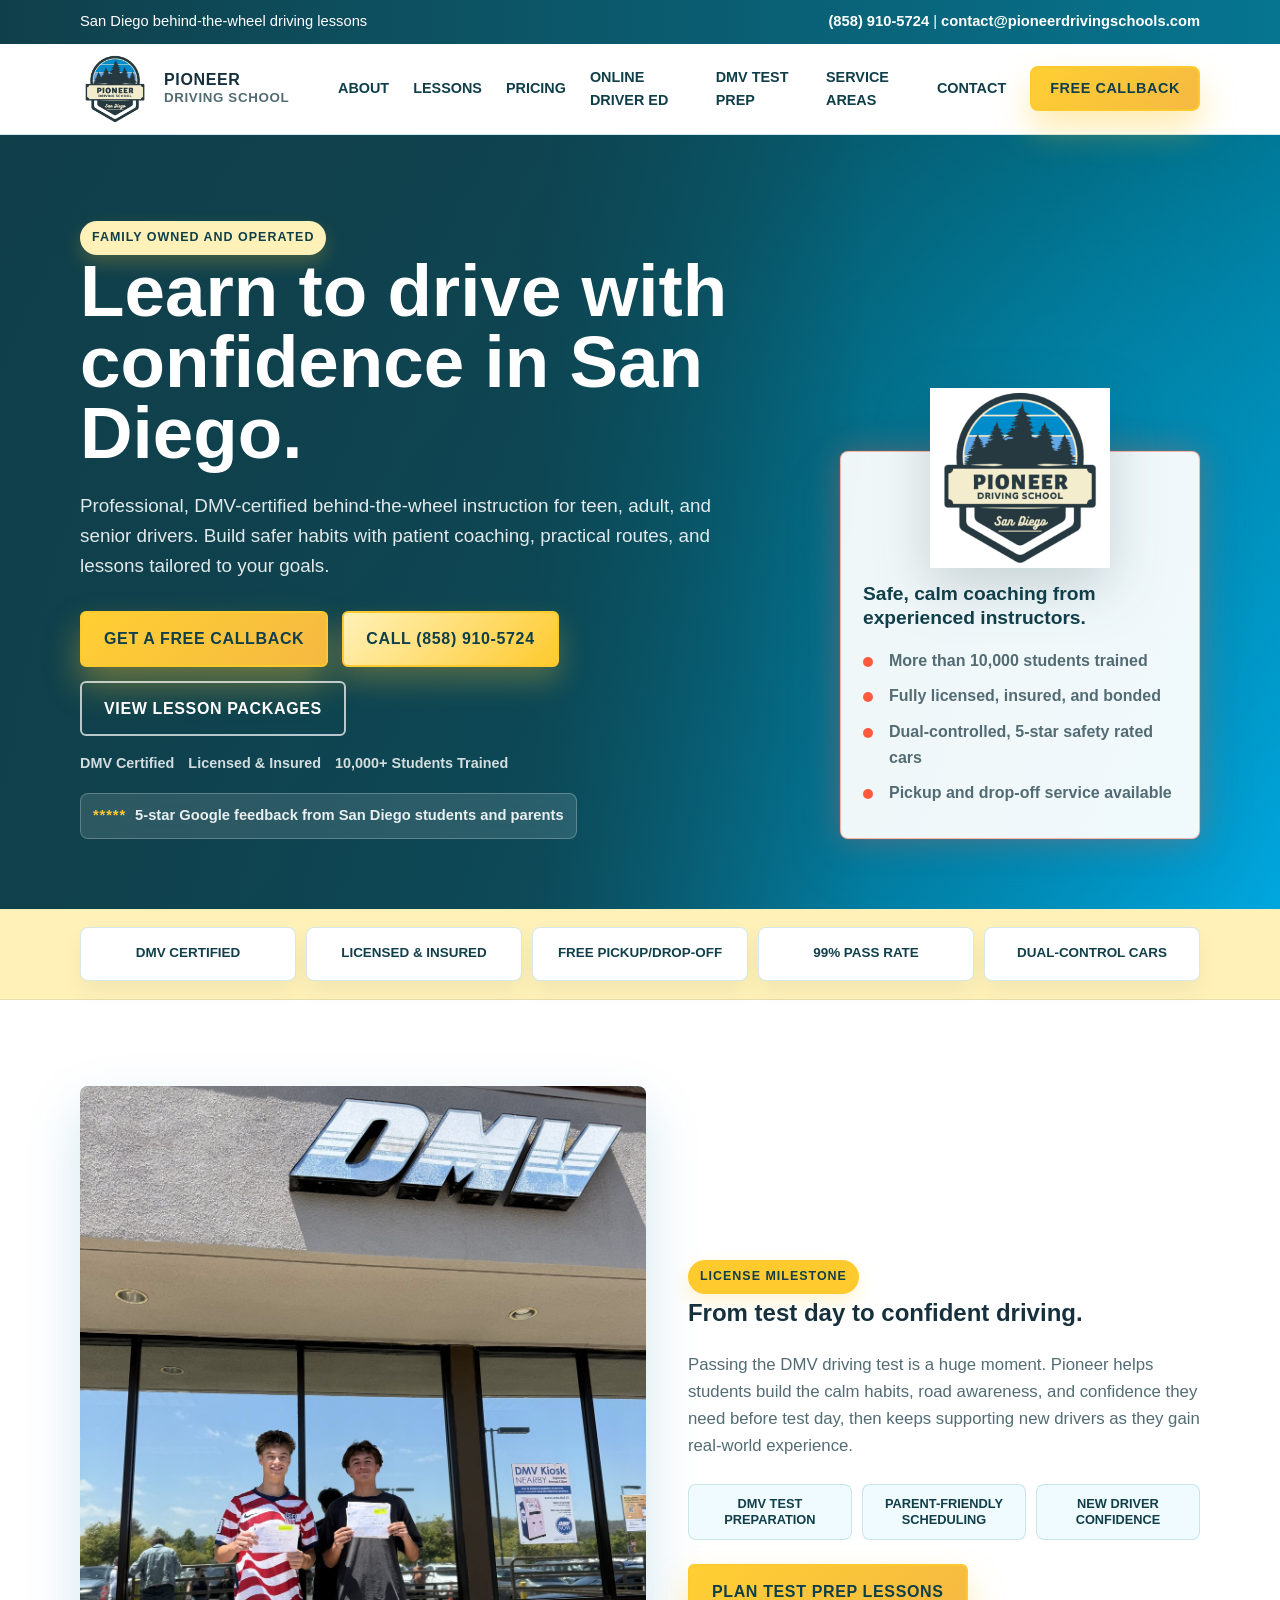
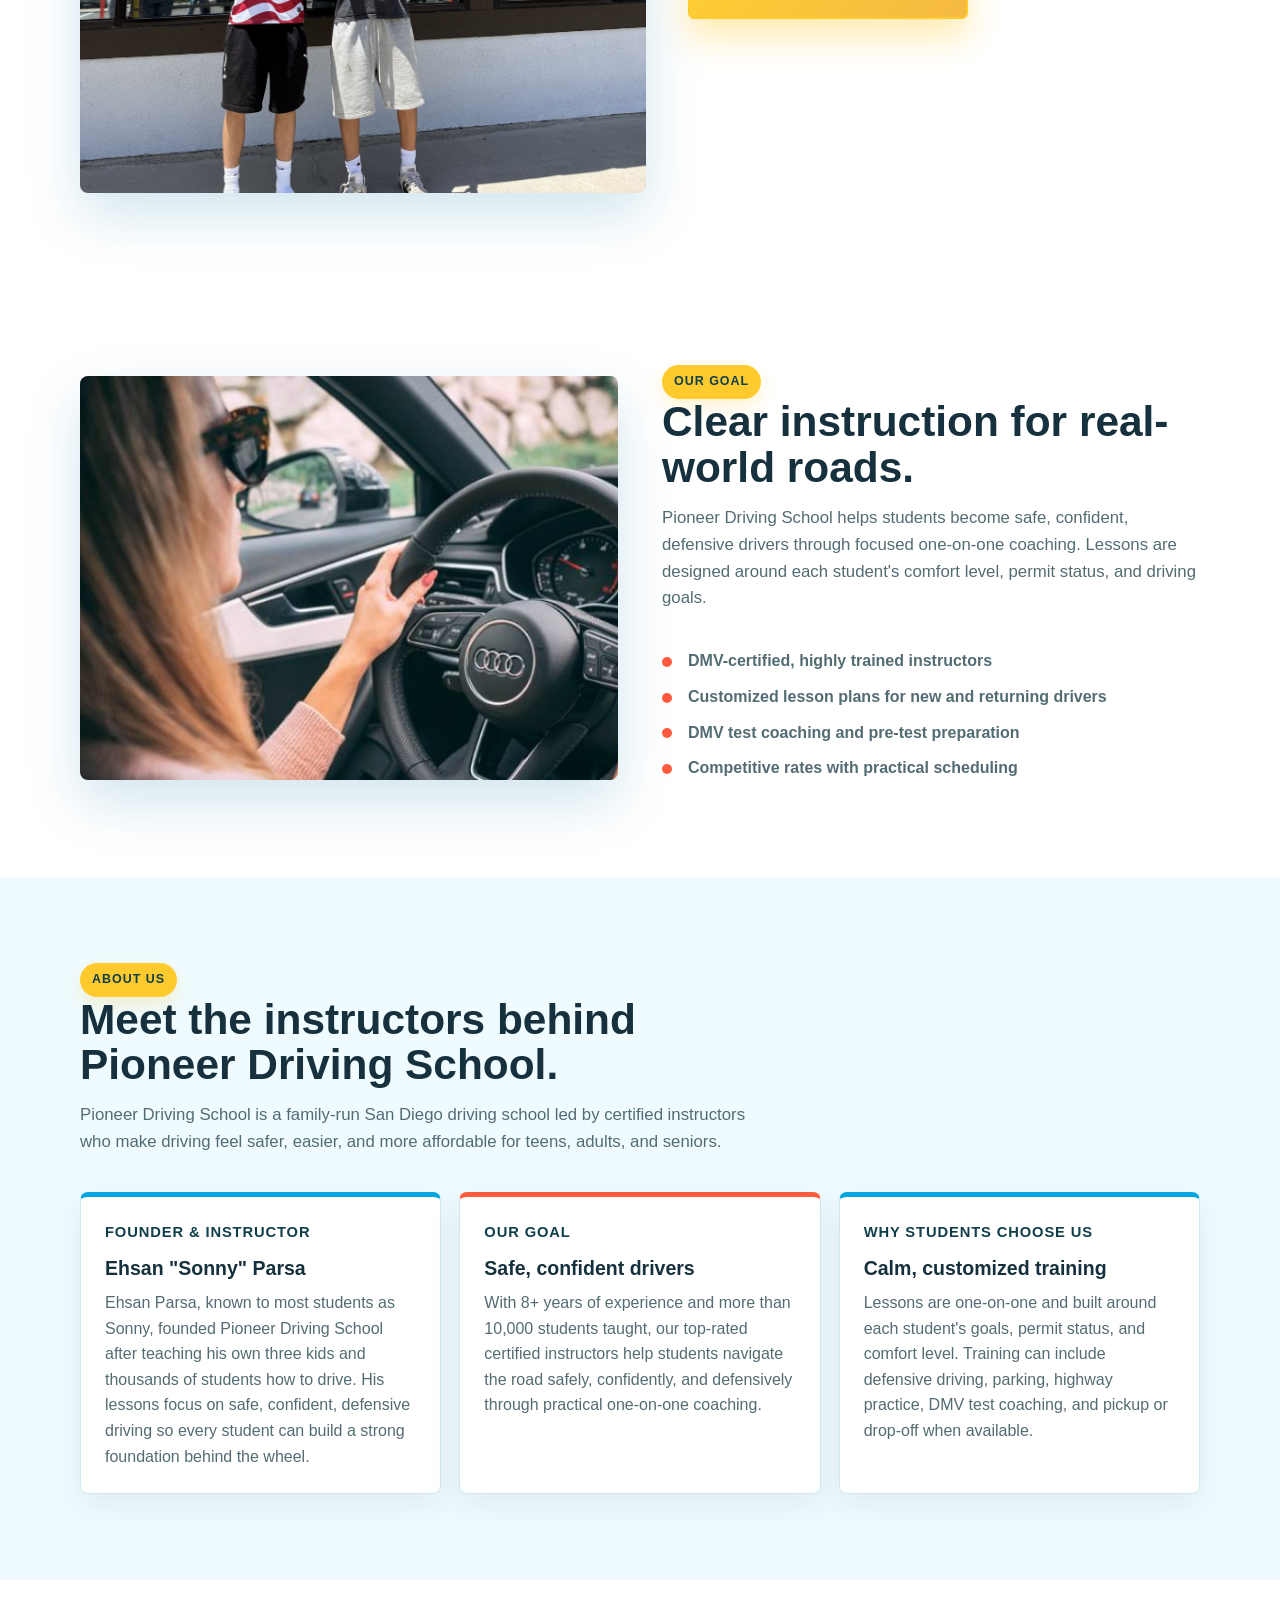
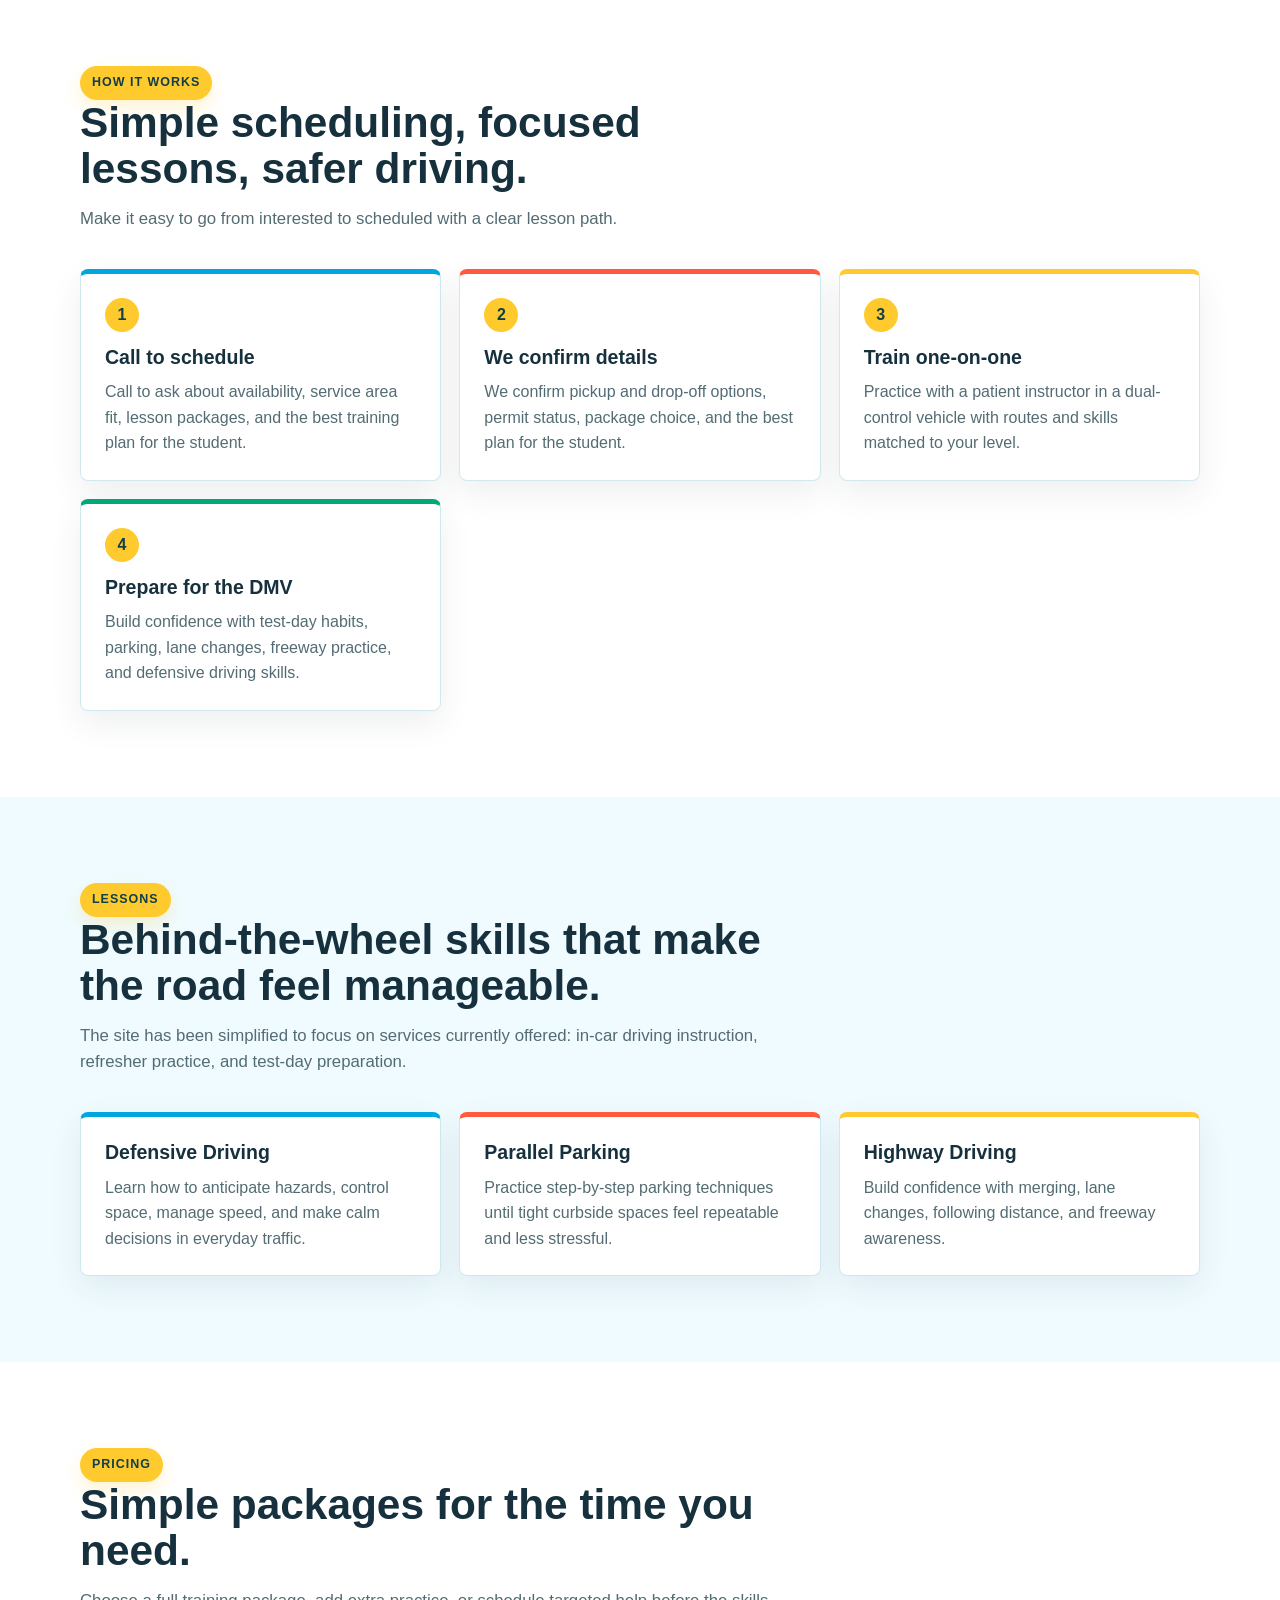
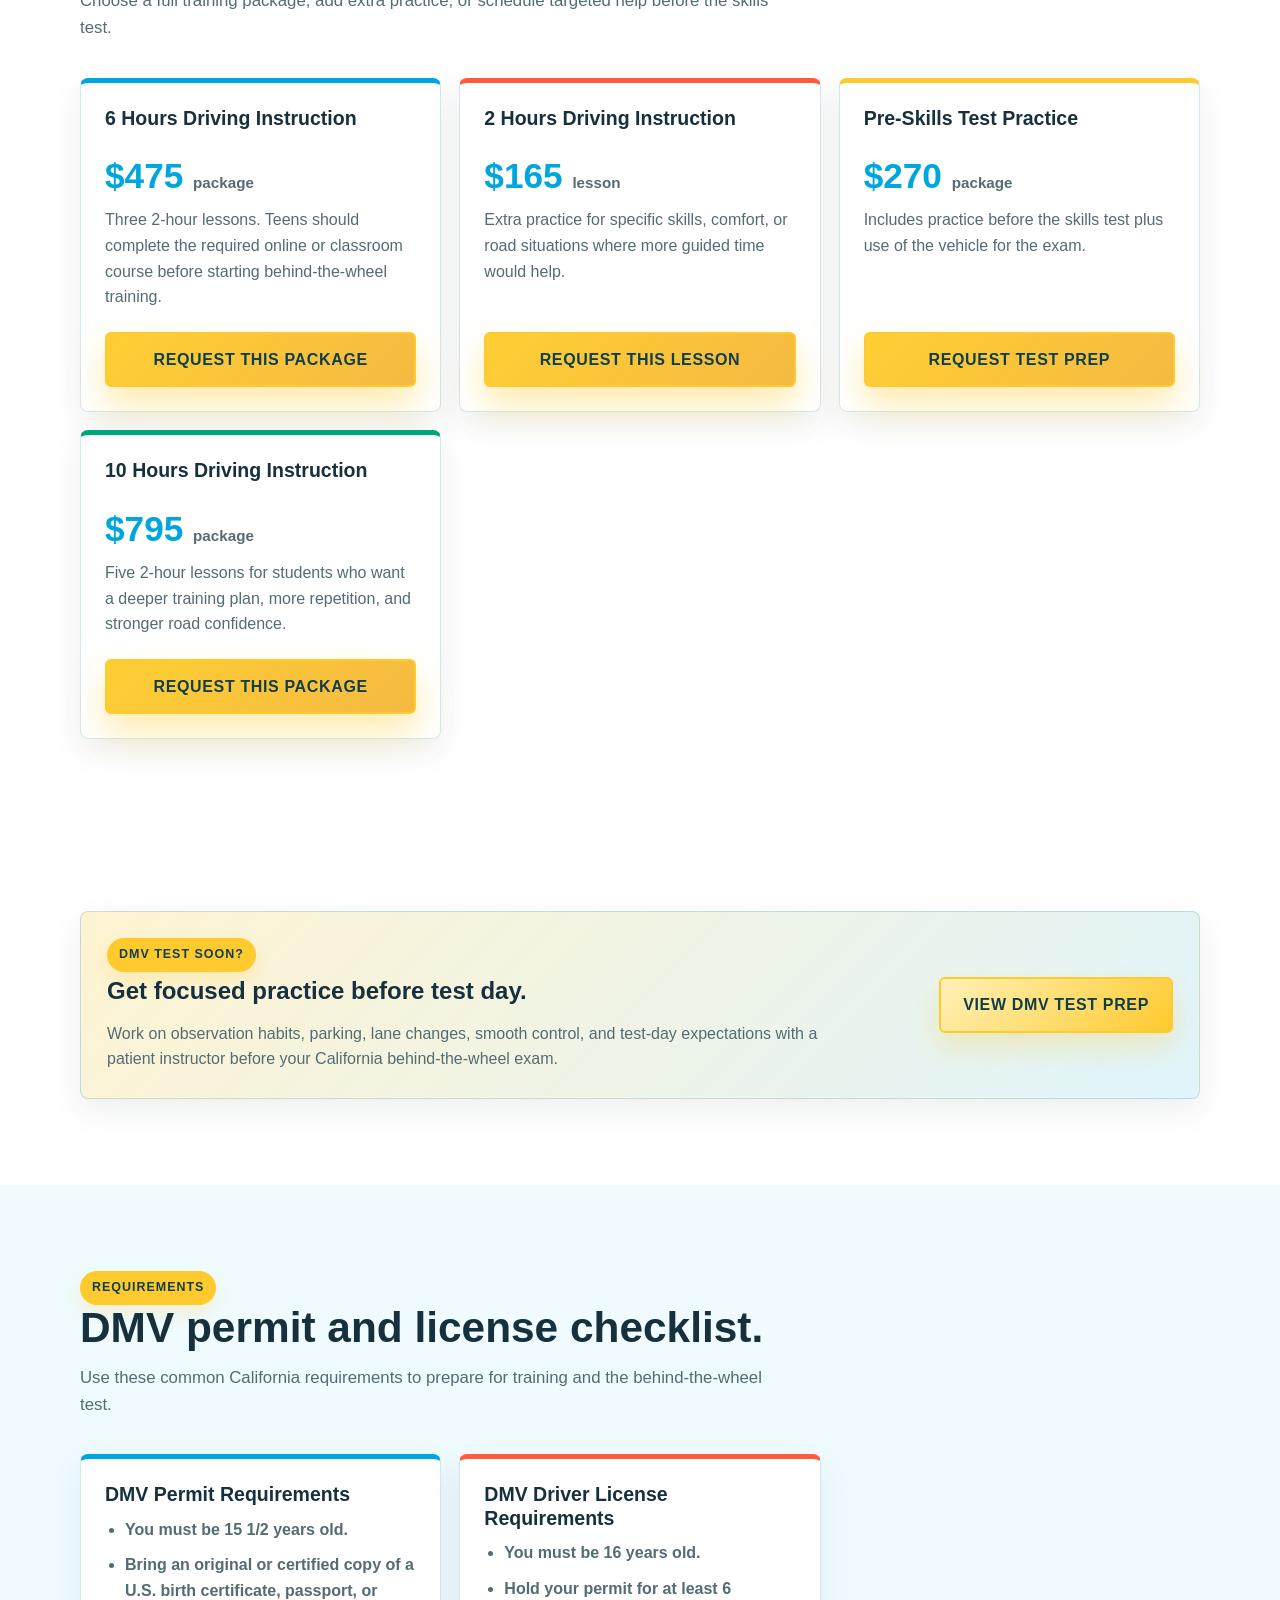
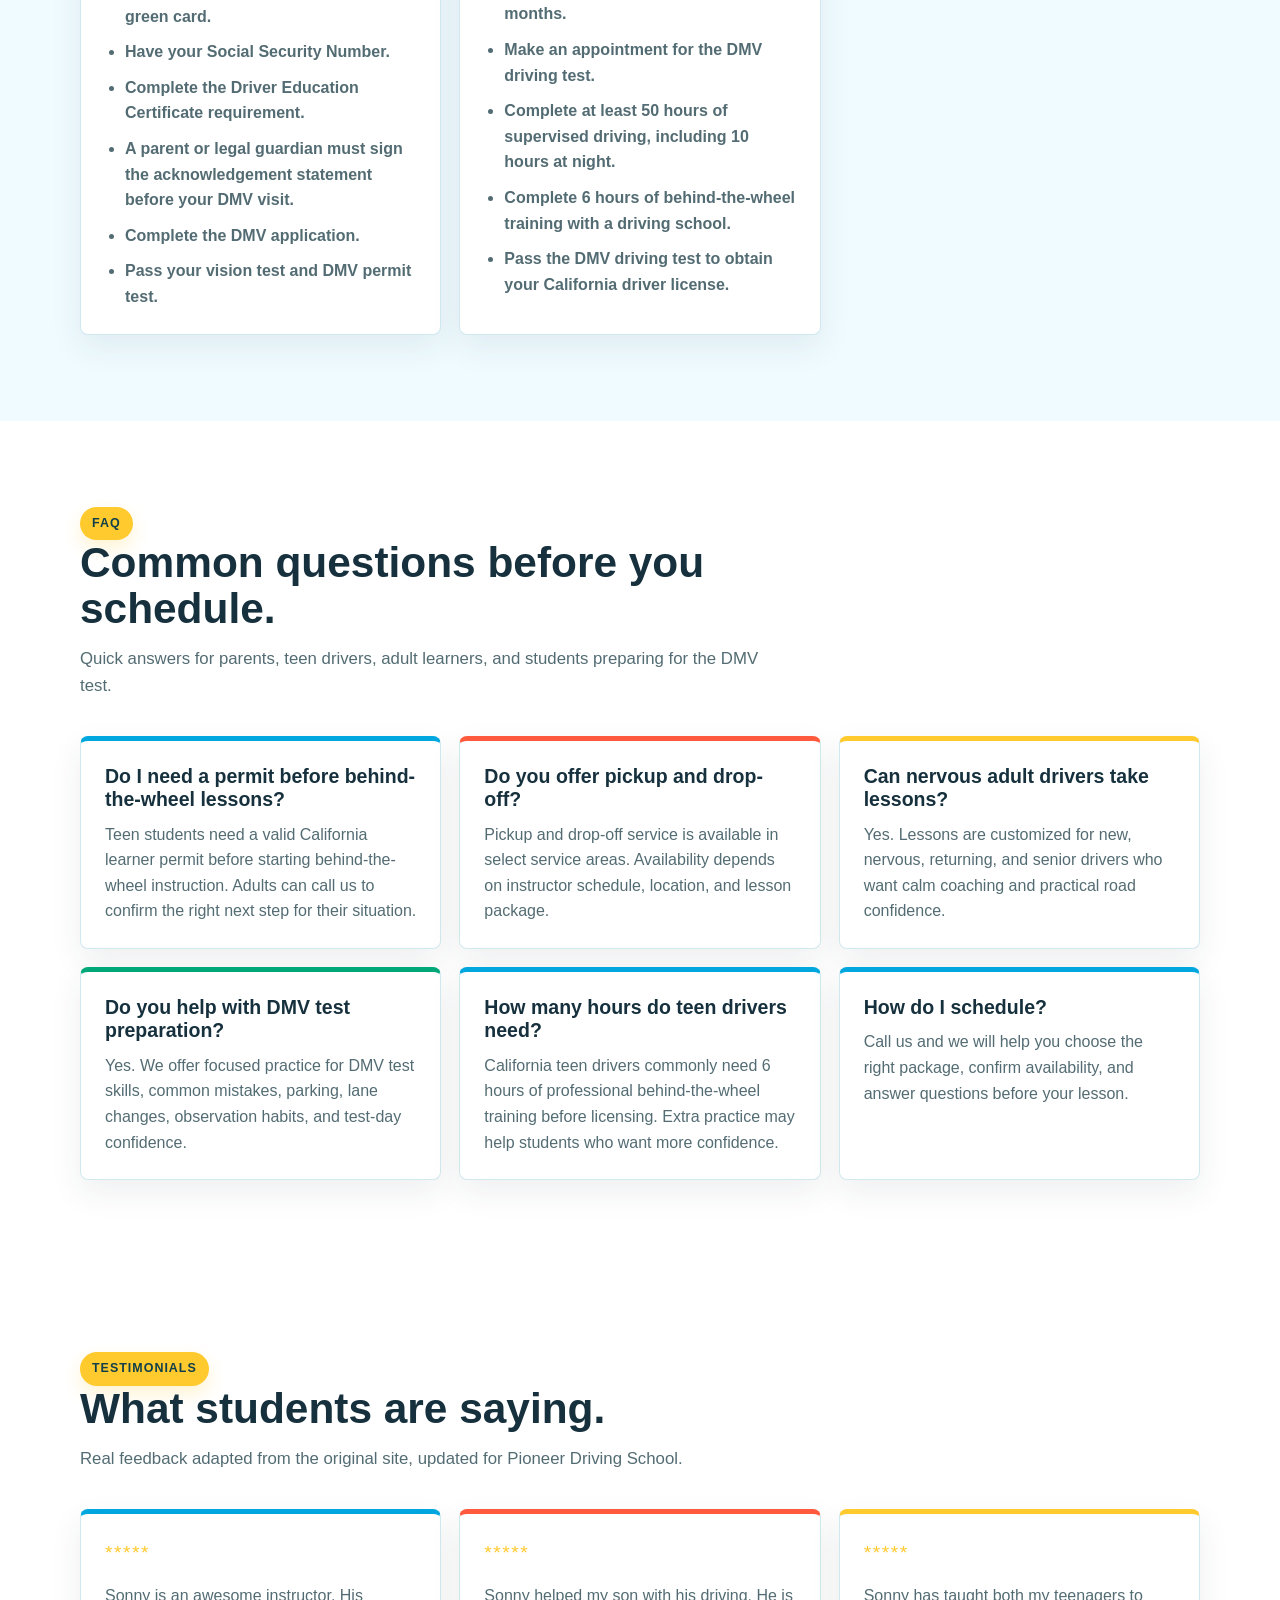
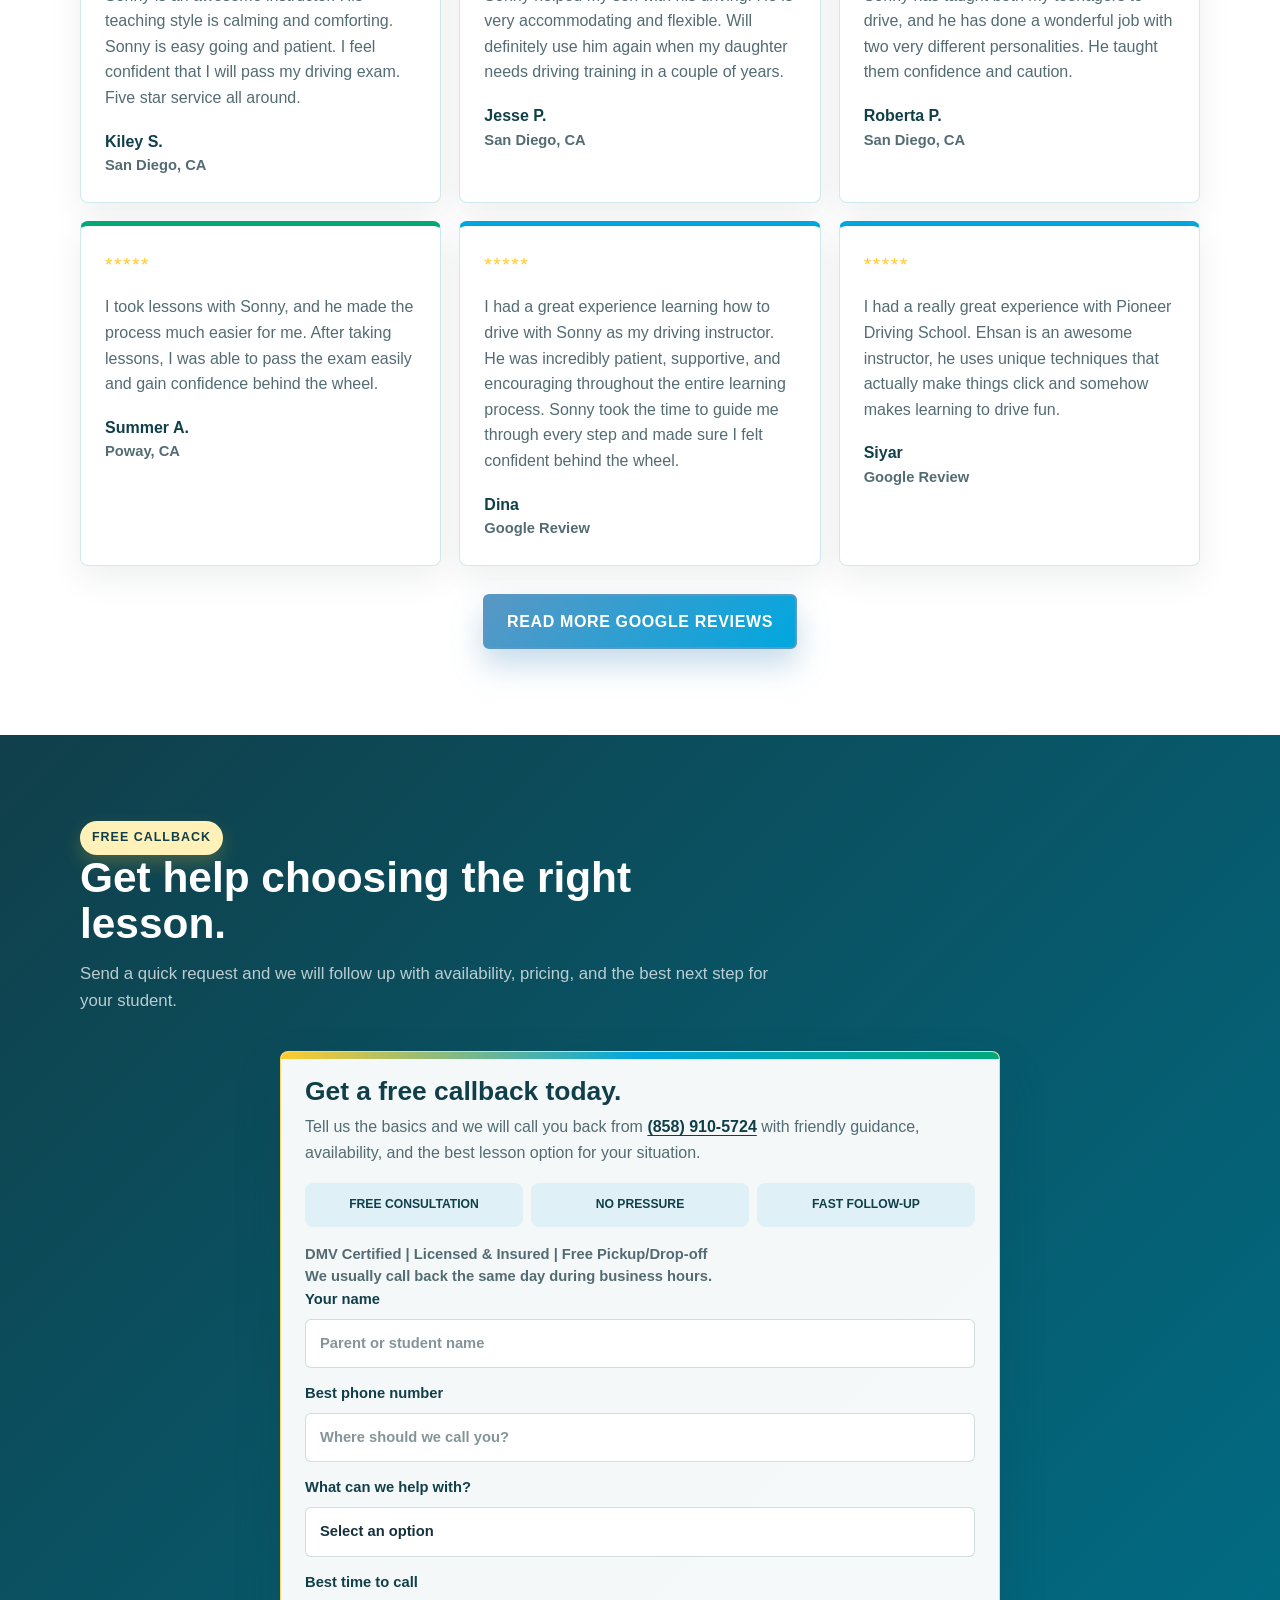
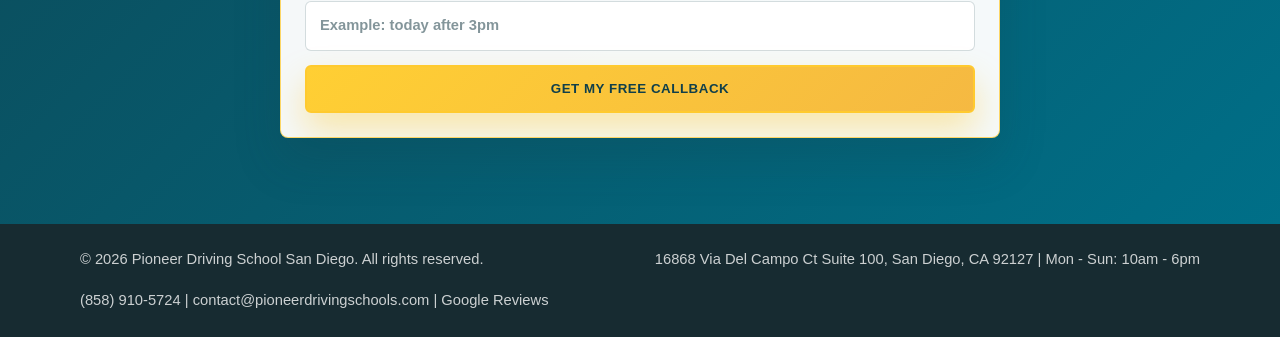
==== commit f482ef09: "Correct student license milestone copy" ====
--- a/index.html
+++ b/index.html
@@ -1382,21 +1382,21 @@
       </div>
     </section>
 
-    <section class="section permit-success" aria-label="Student permit success">
+    <section class="section permit-success" aria-label="Student license success">
       <div class="permit-success__inner">
         <div class="permit-success__photo">
-          <img src="permit-students.jpg" alt="Two Pioneer Driving School students holding California driving permits outside the DMV">
+          <img src="permit-students.jpg" alt="Two Pioneer Driving School students holding license paperwork outside the DMV after passing their driving tests">
         </div>
         <div class="permit-success__copy">
-          <span class="eyebrow">Permit Milestone</span>
-          <h2>From permit day to confident driving.</h2>
-          <p>Getting a permit is an exciting first step. Pioneer helps new drivers turn that milestone into calm, consistent behind-the-wheel practice with patient coaching, real road routes, and clear next steps for parents and students.</p>
-          <div class="permit-success__stats" aria-label="Permit student support highlights">
-            <span>Teen permit support</span>
+          <span class="eyebrow">License Milestone</span>
+          <h2>From test day to confident driving.</h2>
+          <p>Passing the DMV driving test is a huge moment. Pioneer helps students build the calm habits, road awareness, and confidence they need before test day, then keeps supporting new drivers as they gain real-world experience.</p>
+          <div class="permit-success__stats" aria-label="License student support highlights">
+            <span>DMV test preparation</span>
             <span>Parent-friendly scheduling</span>
-            <span>DMV test prep available</span>
+            <span>New driver confidence</span>
           </div>
-          <a class="button button--callback" href="#callback">Plan Lessons After Permit</a>
+          <a class="button button--callback" href="#callback">Plan Test Prep Lessons</a>
         </div>
       </div>
     </section>
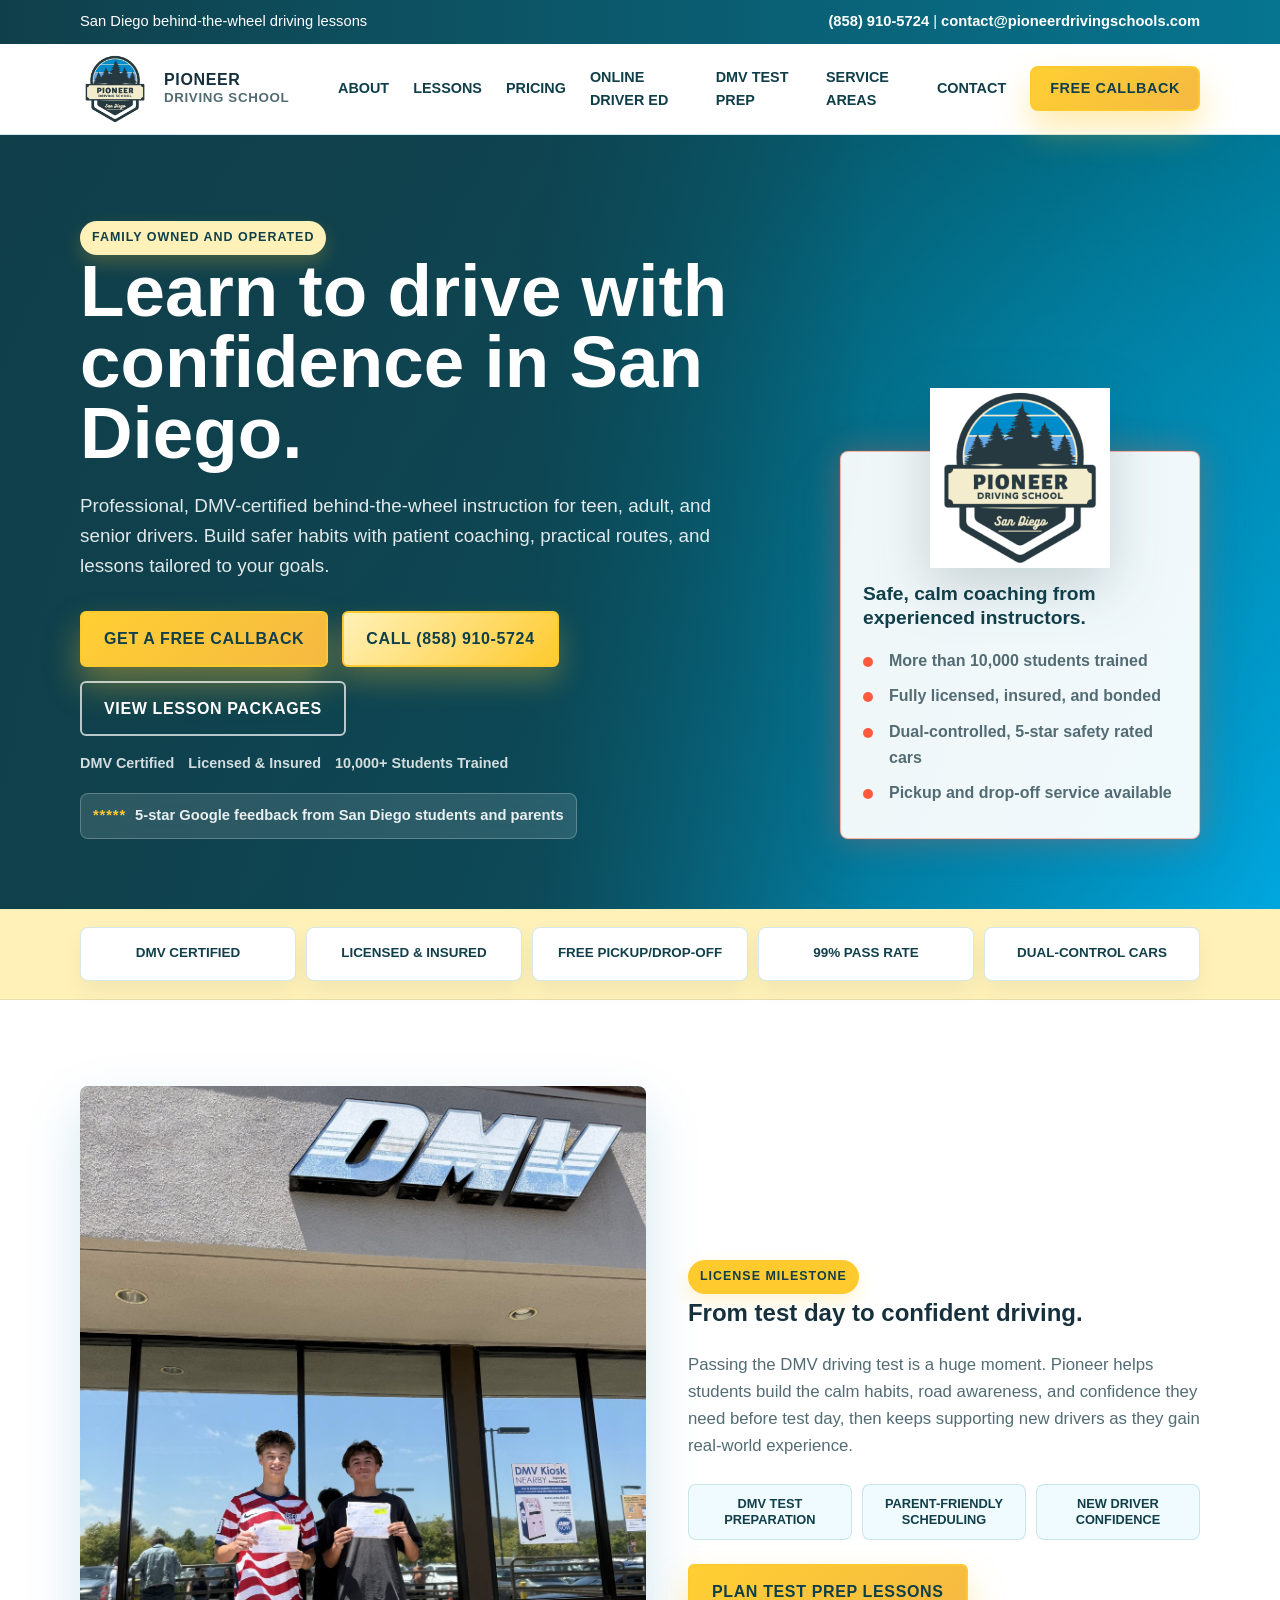
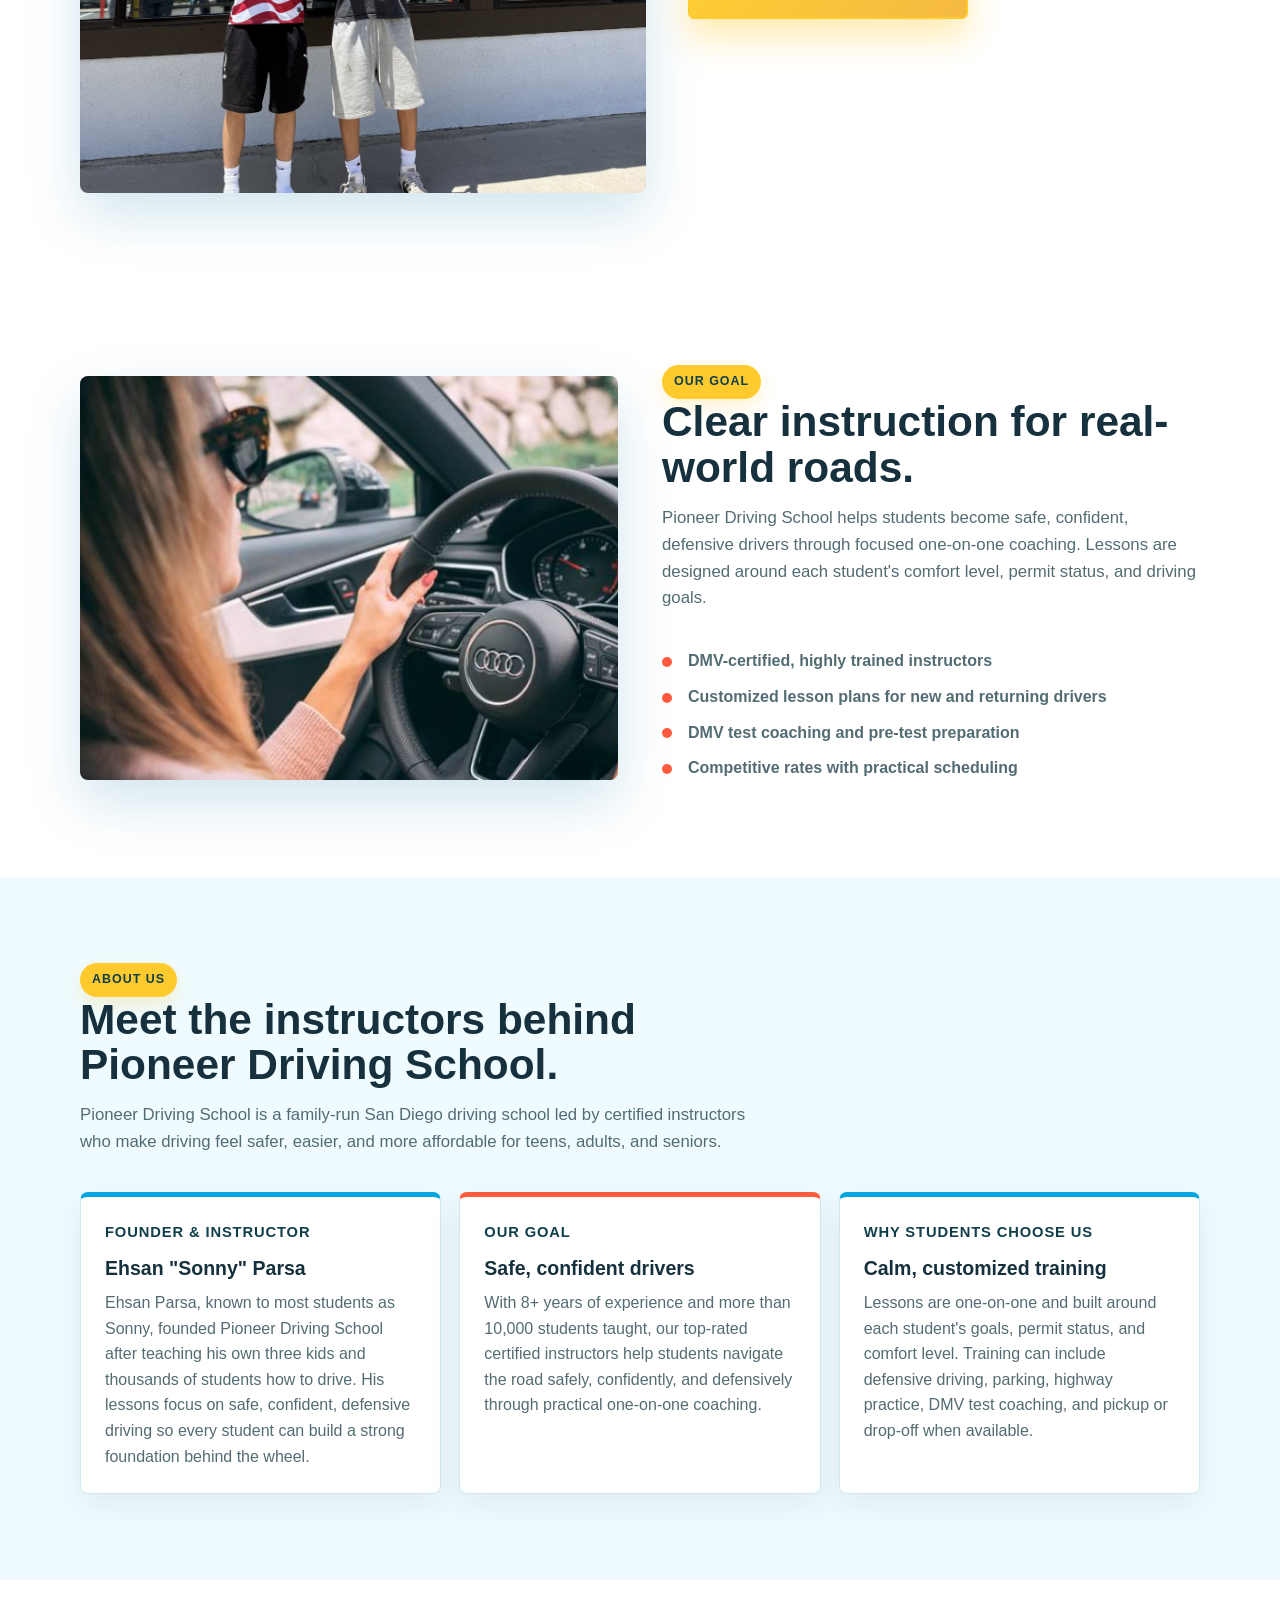
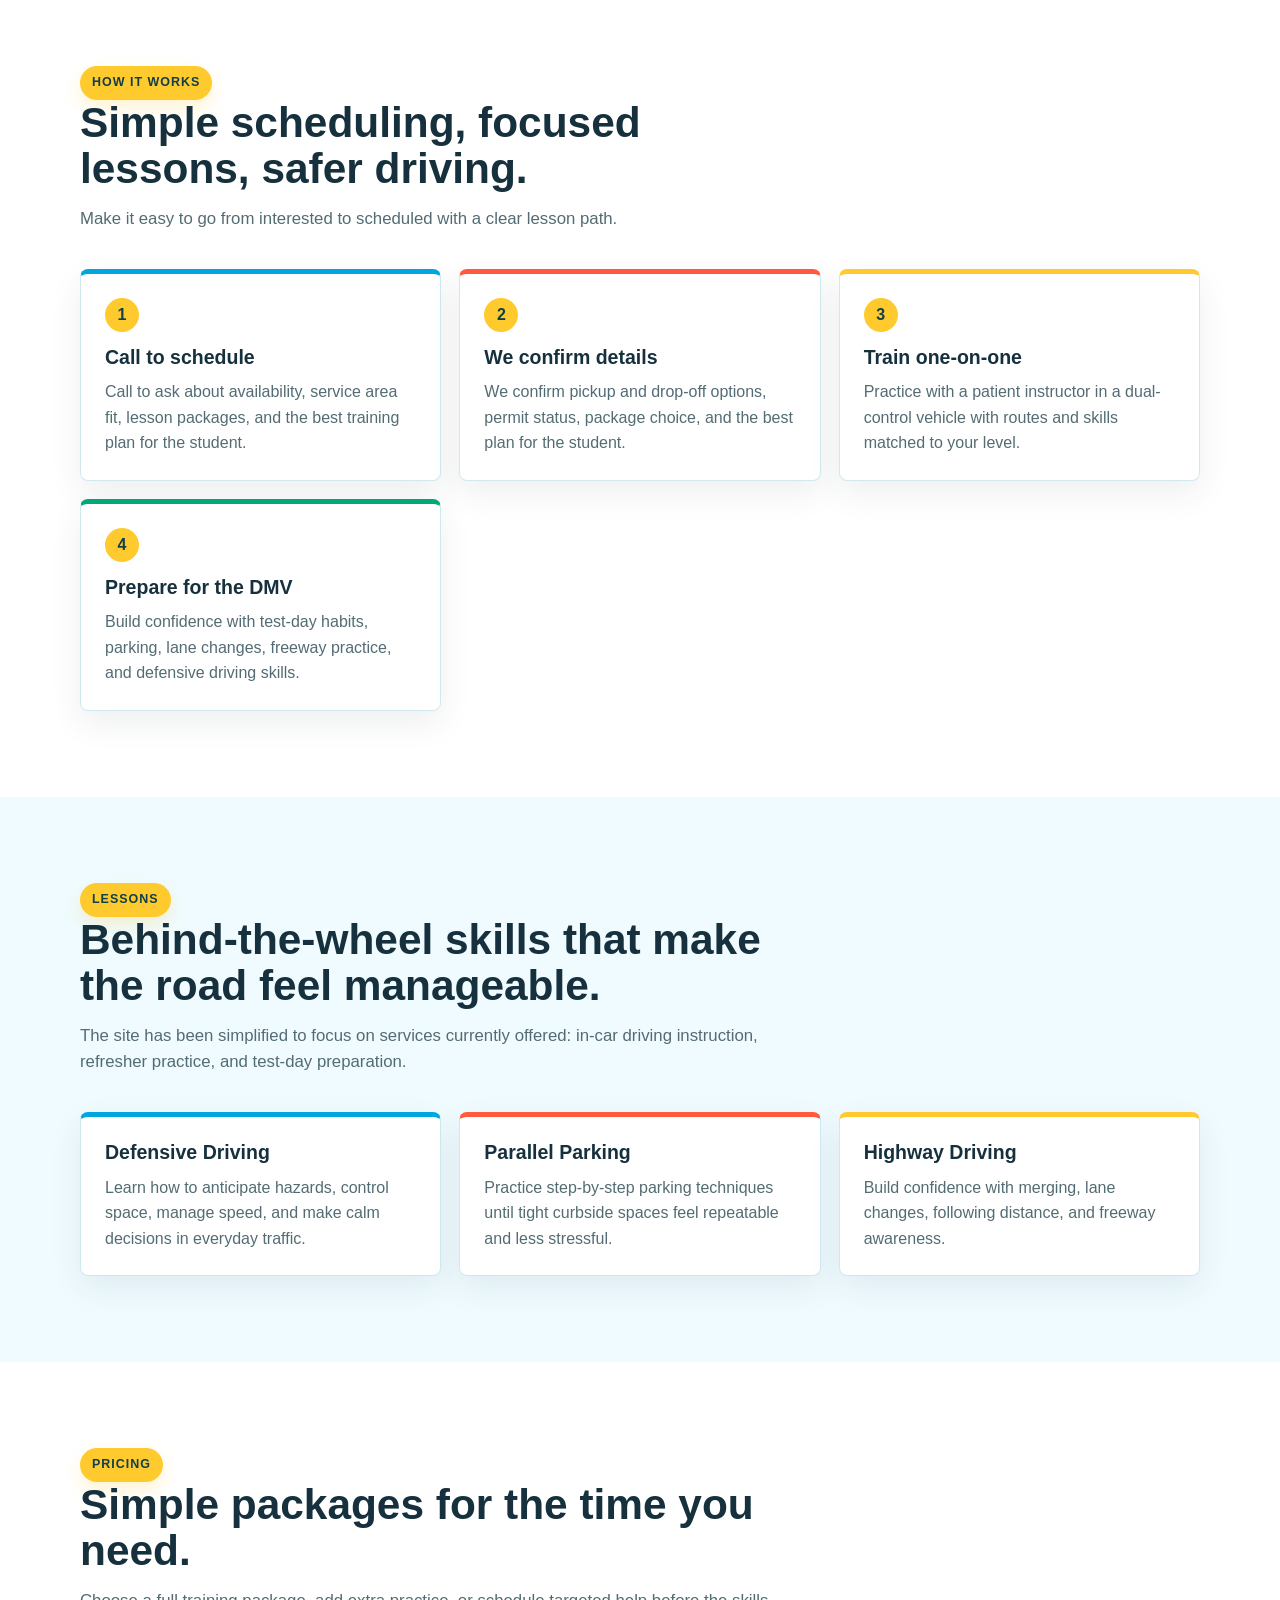
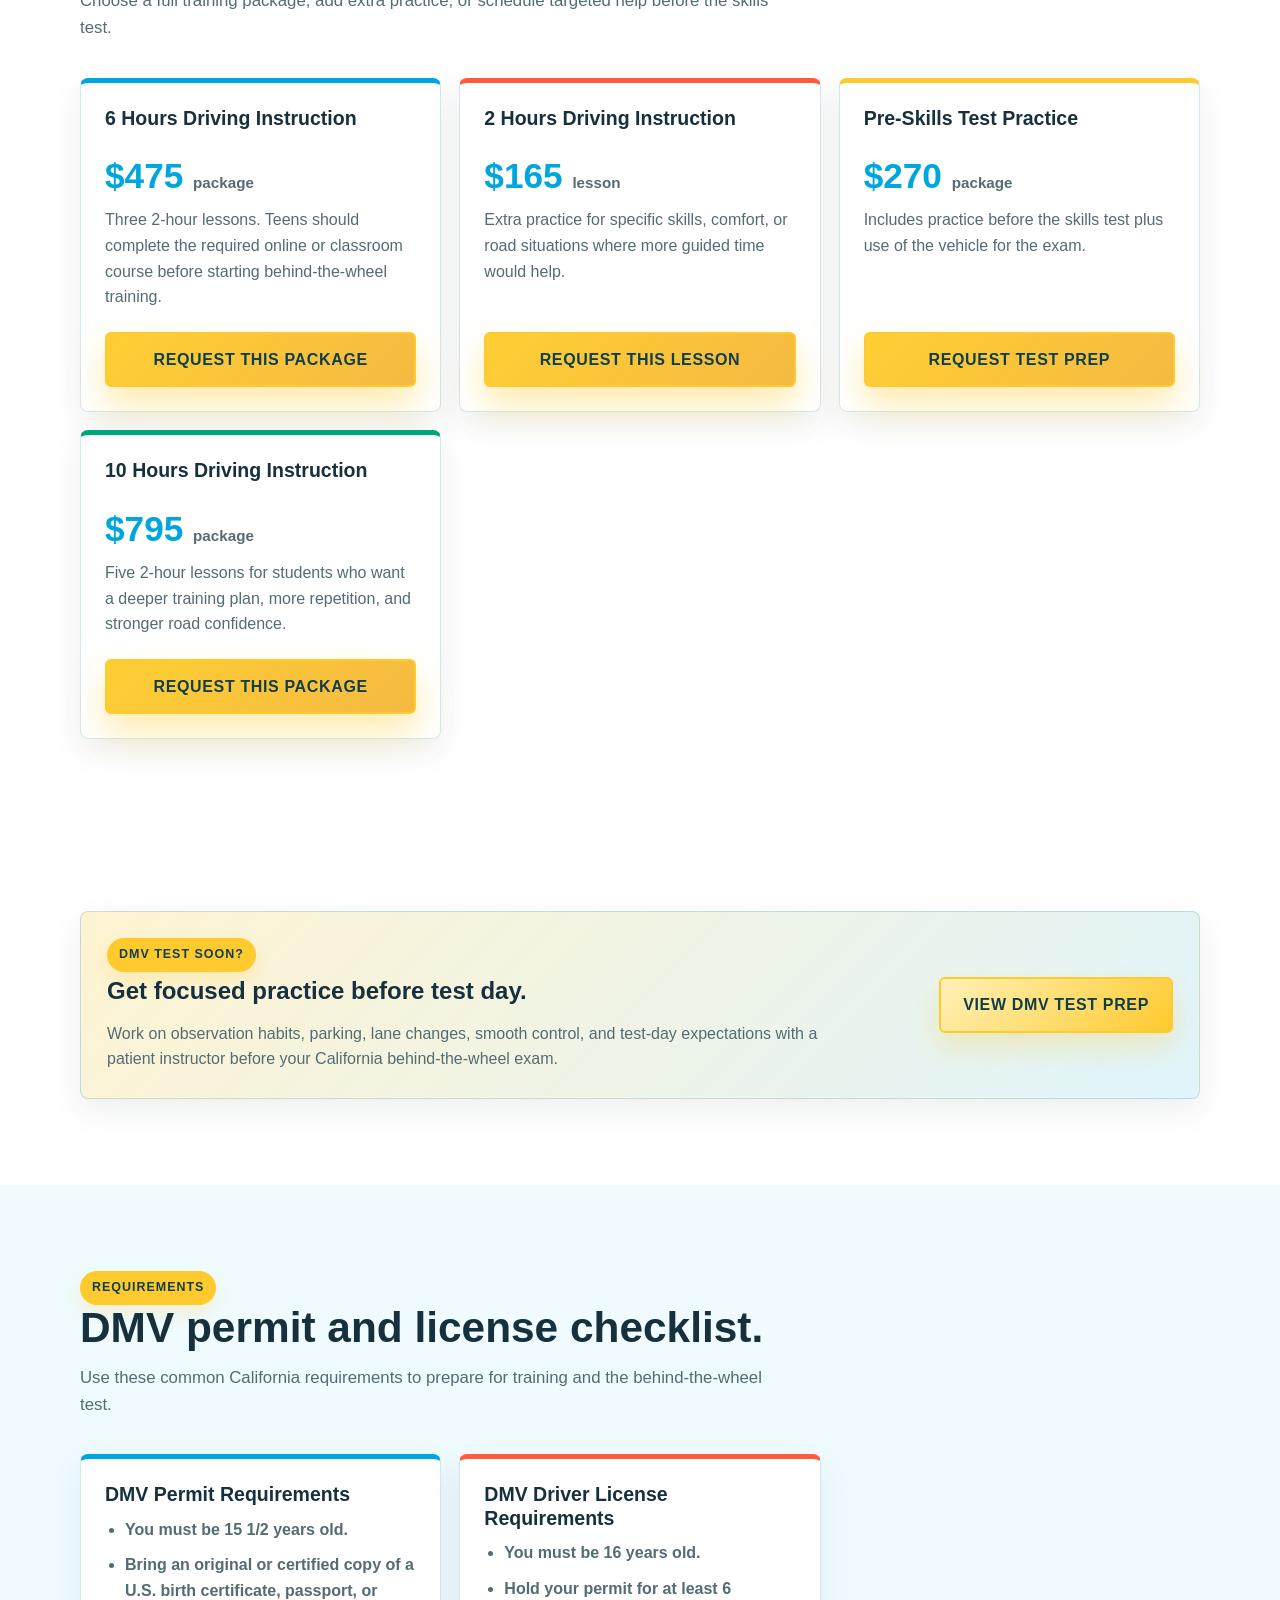
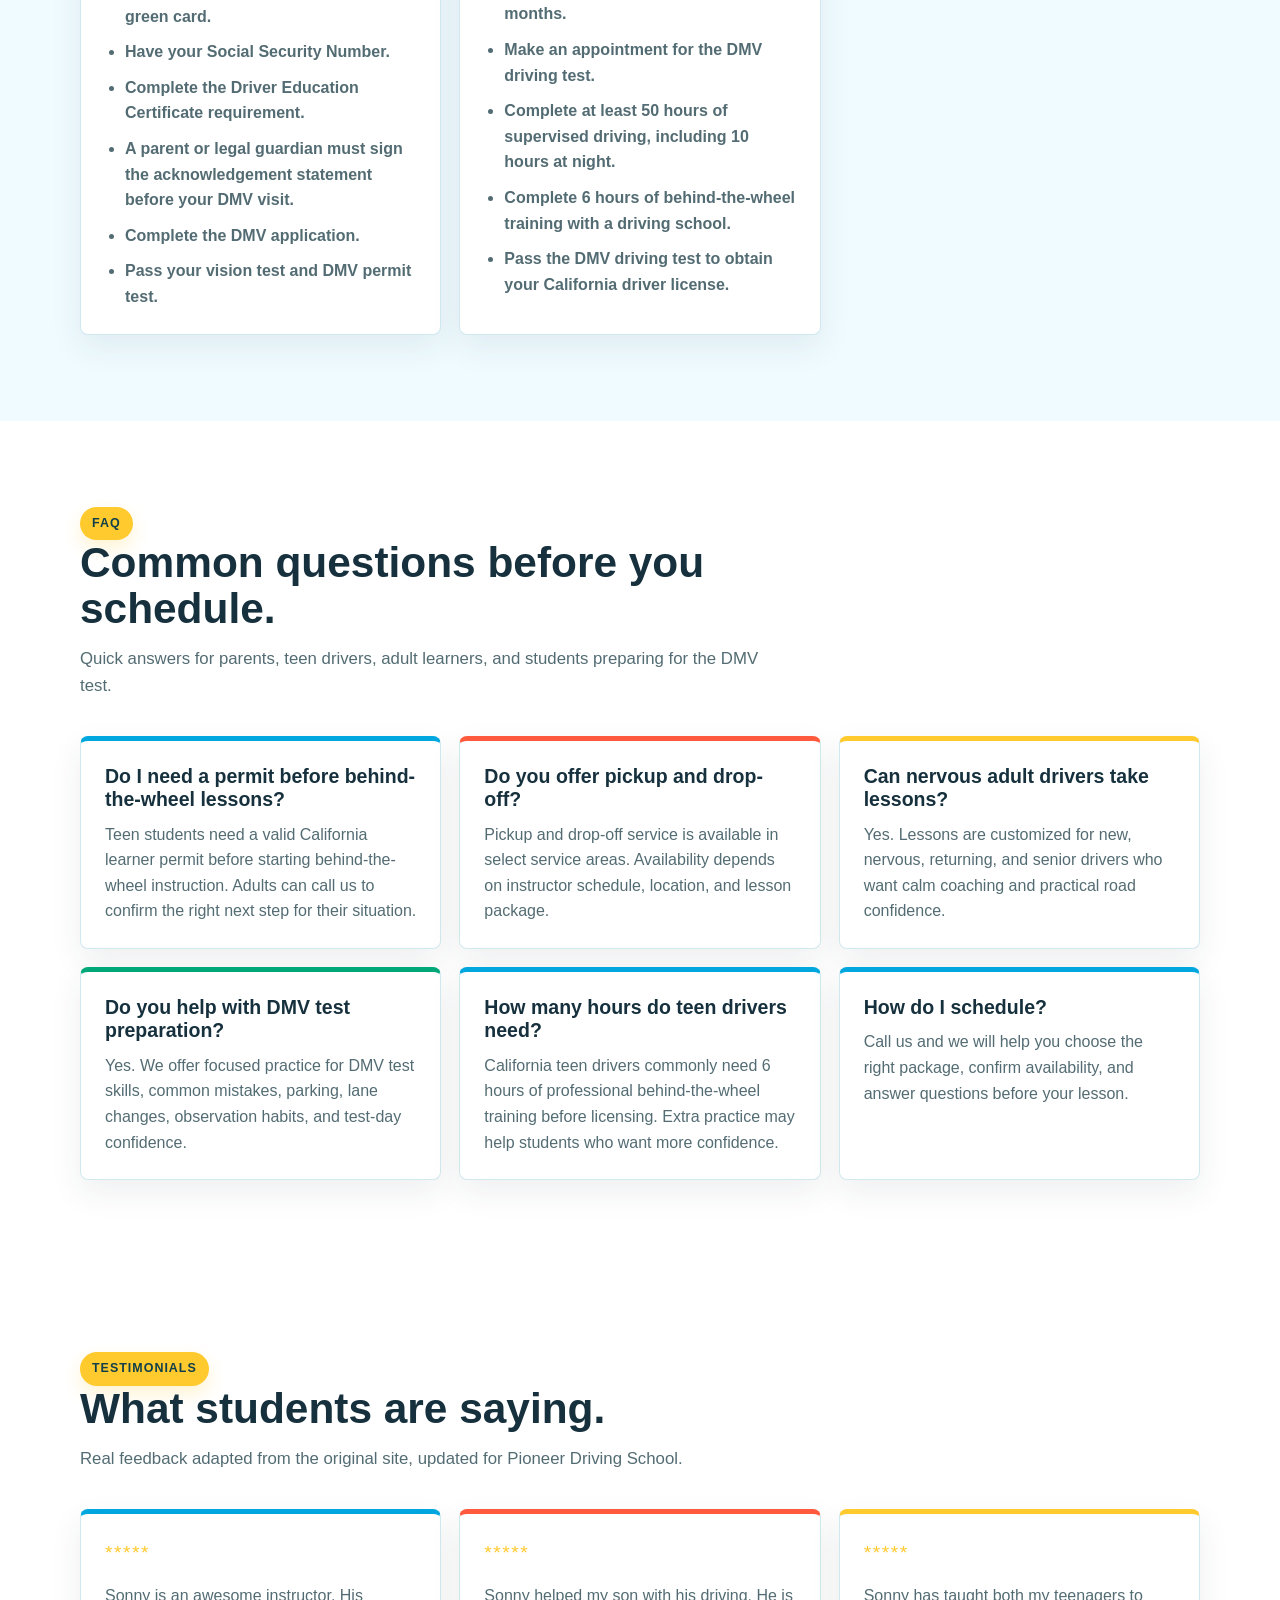
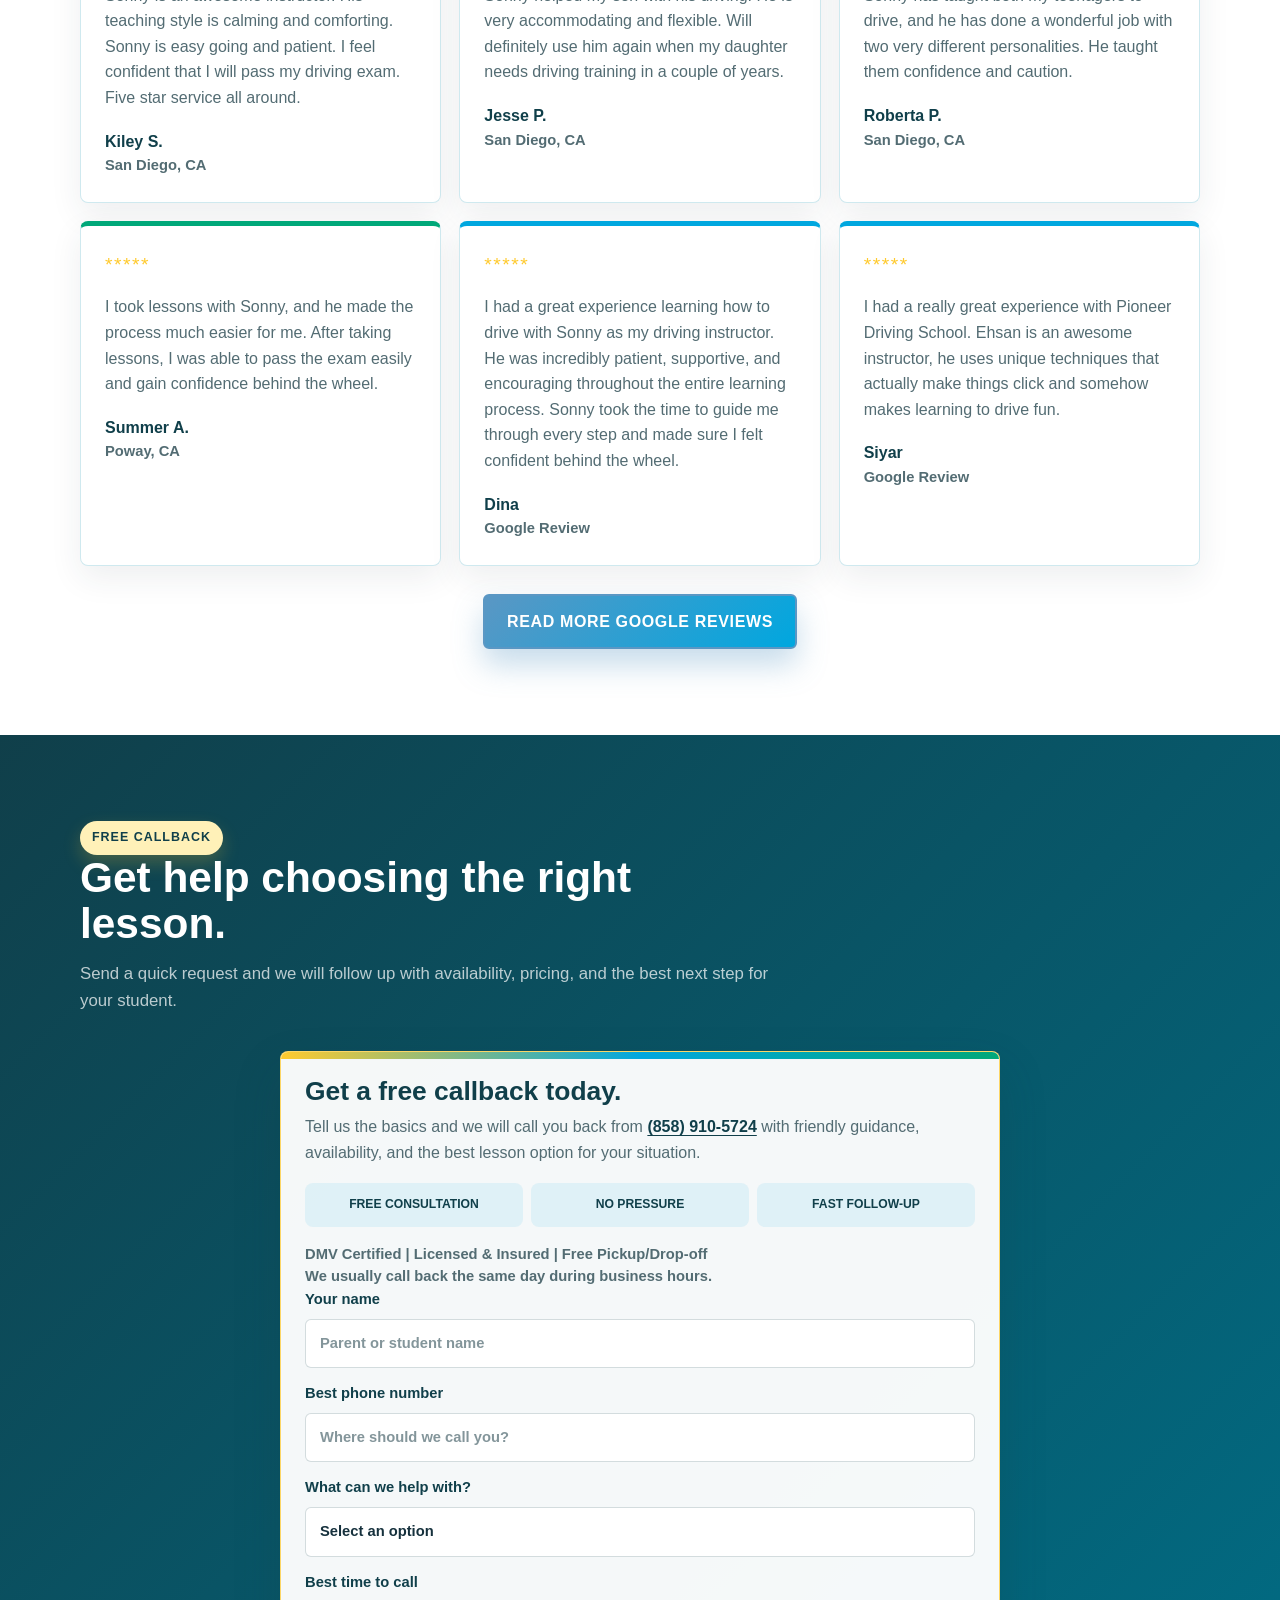
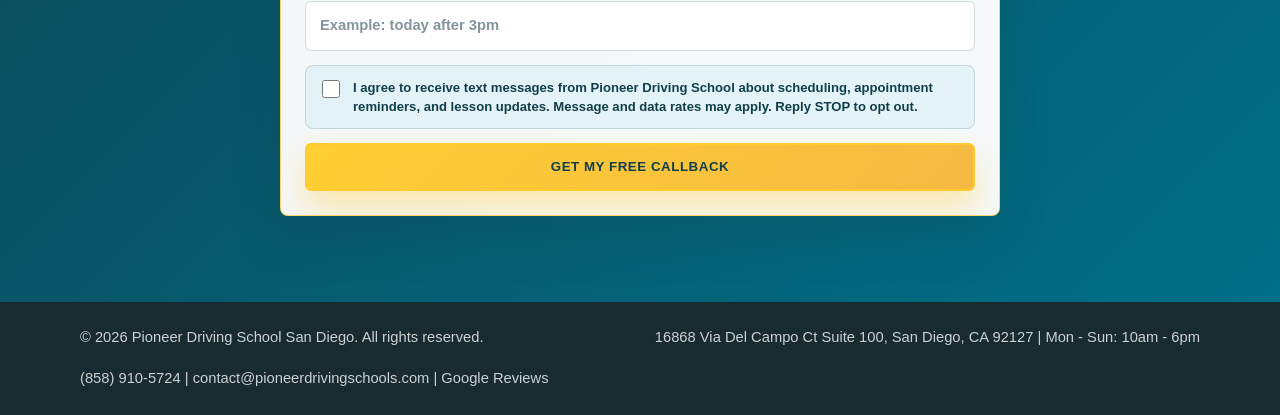
==== commit d7cdb7eb: "Add SMS consent to callback form" ====
--- a/index.html
+++ b/index.html
@@ -1006,6 +1006,28 @@
       color: var(--pine);
     }
 
+    .sms-consent {
+      display: grid;
+      grid-template-columns: auto 1fr;
+      gap: 10px;
+      align-items: flex-start;
+      padding: 12px;
+      border: 1px solid rgba(16, 63, 74, .16);
+      border-radius: 8px;
+      background: rgba(0, 167, 223, .07);
+      color: var(--muted);
+      font-size: .82rem;
+      font-weight: 700;
+      line-height: 1.45;
+    }
+
+    .sms-consent input {
+      width: 18px;
+      min-height: 18px;
+      margin-top: 2px;
+      accent-color: var(--sky);
+    }
+
     input,
     select,
     textarea {
@@ -1708,6 +1730,10 @@
                 Best time to call
                 <input name="preferred_callback_time" type="text" placeholder="Example: today after 3pm">
               </label>
+              <label class="sms-consent">
+                <input name="sms_consent" type="checkbox" value="Agreed to SMS scheduling and reminder messages" required>
+                <span>I agree to receive text messages from Pioneer Driving School about scheduling, appointment reminders, and lesson updates. Message and data rates may apply. Reply STOP to opt out.</span>
+              </label>
               <button class="button button--callback" type="submit">Get My Free Callback</button>
             </form>
           </article>
